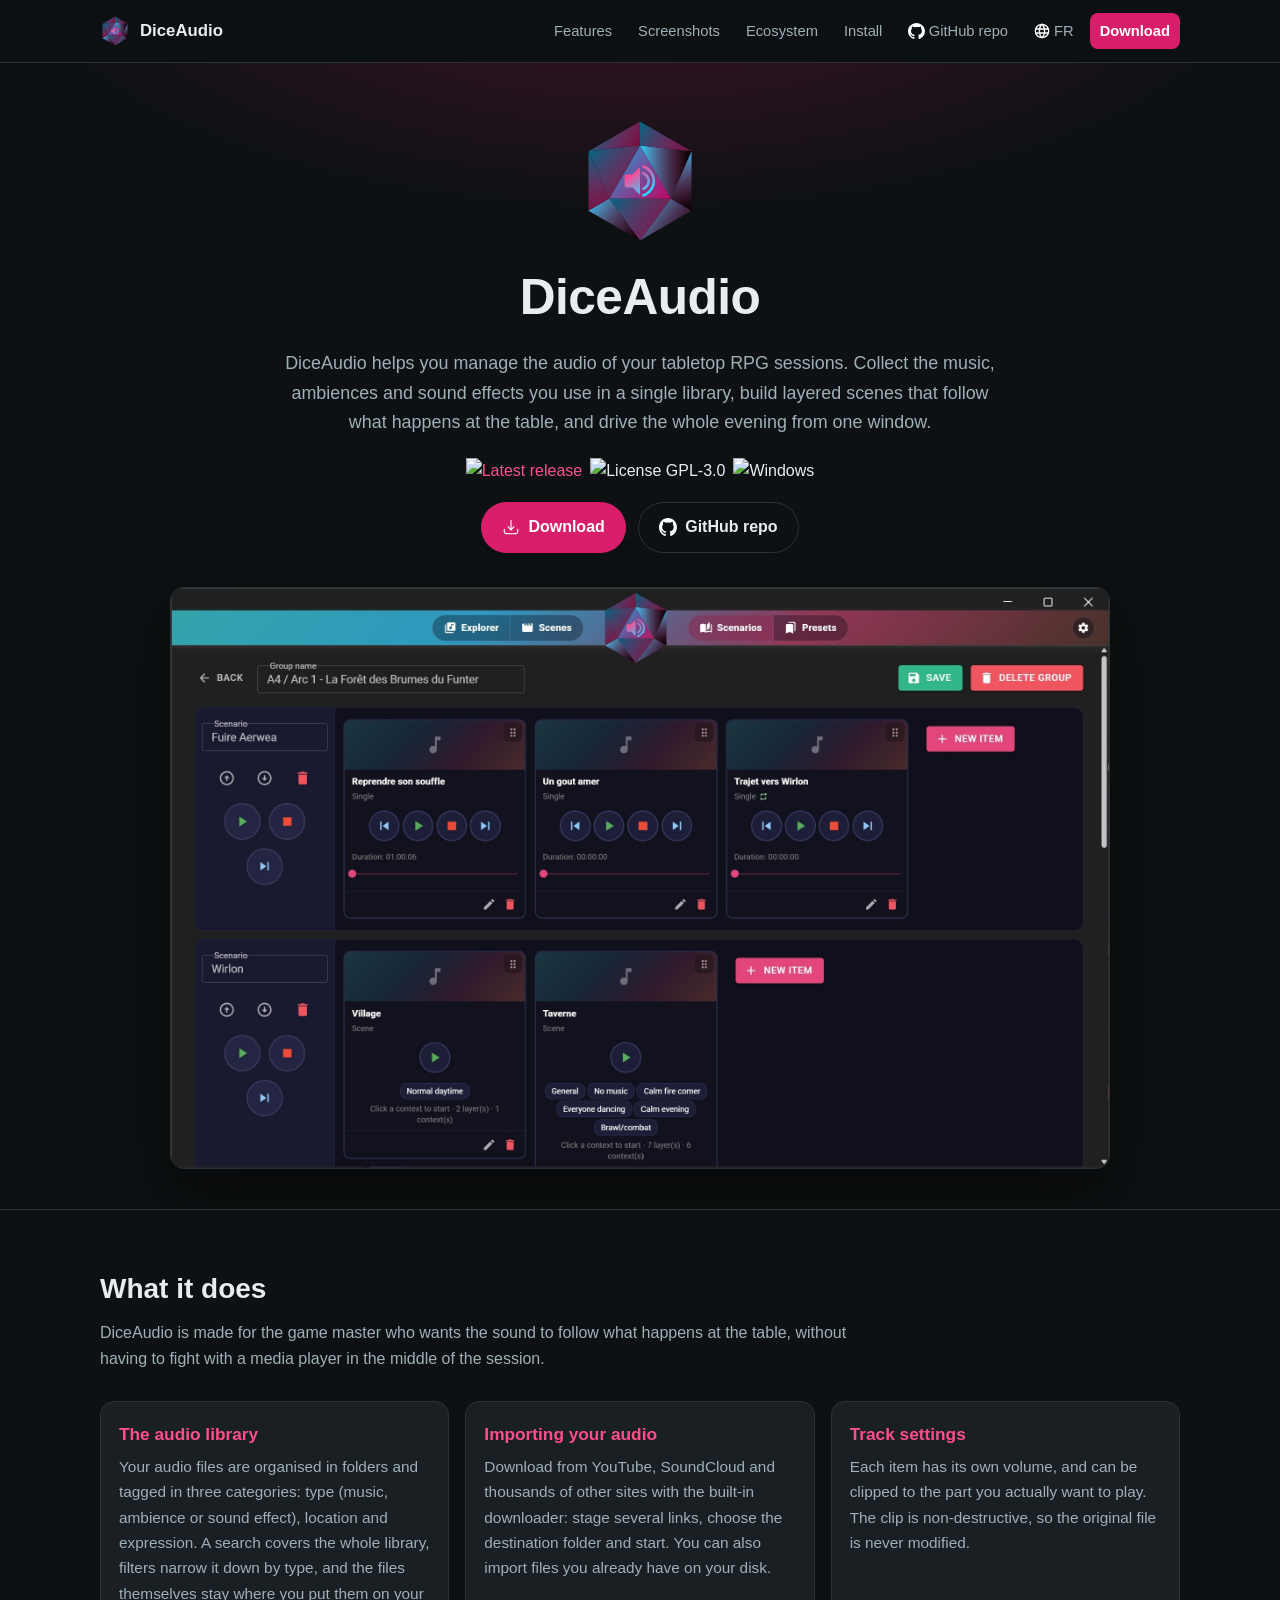
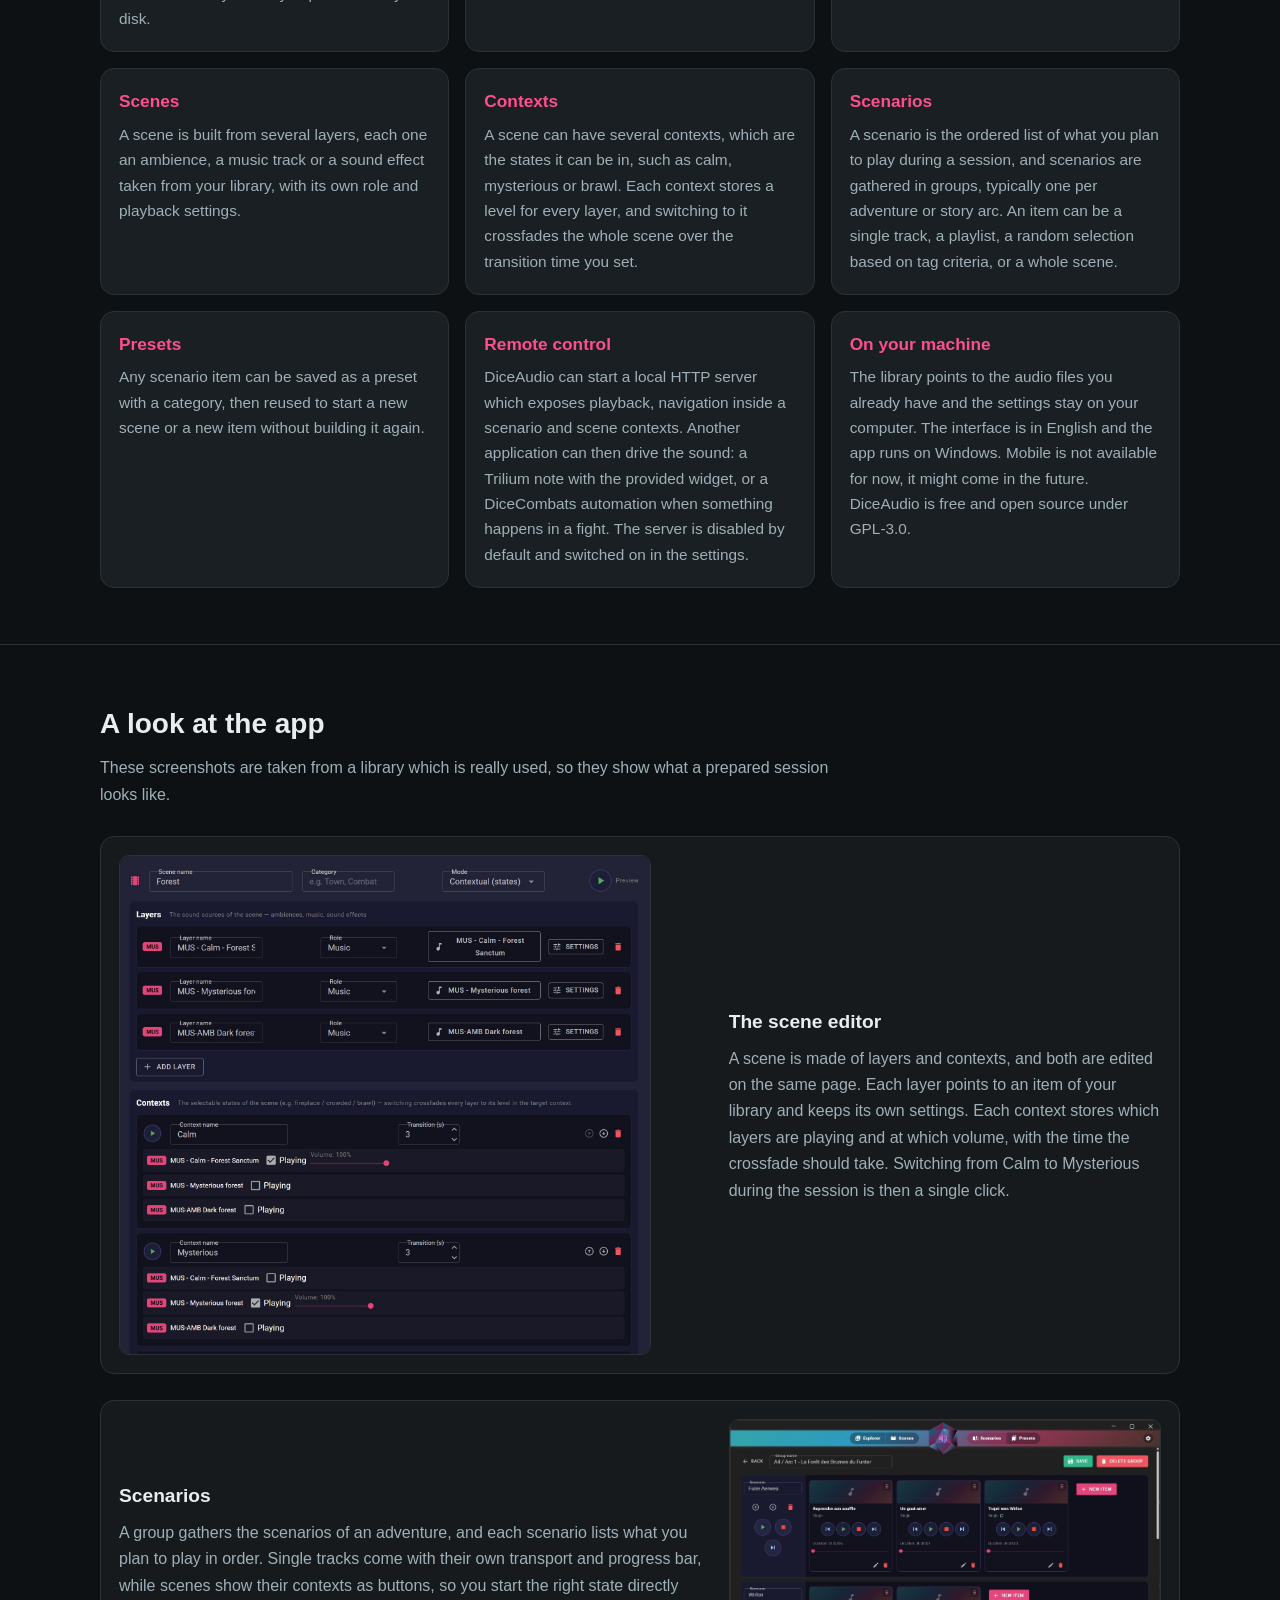
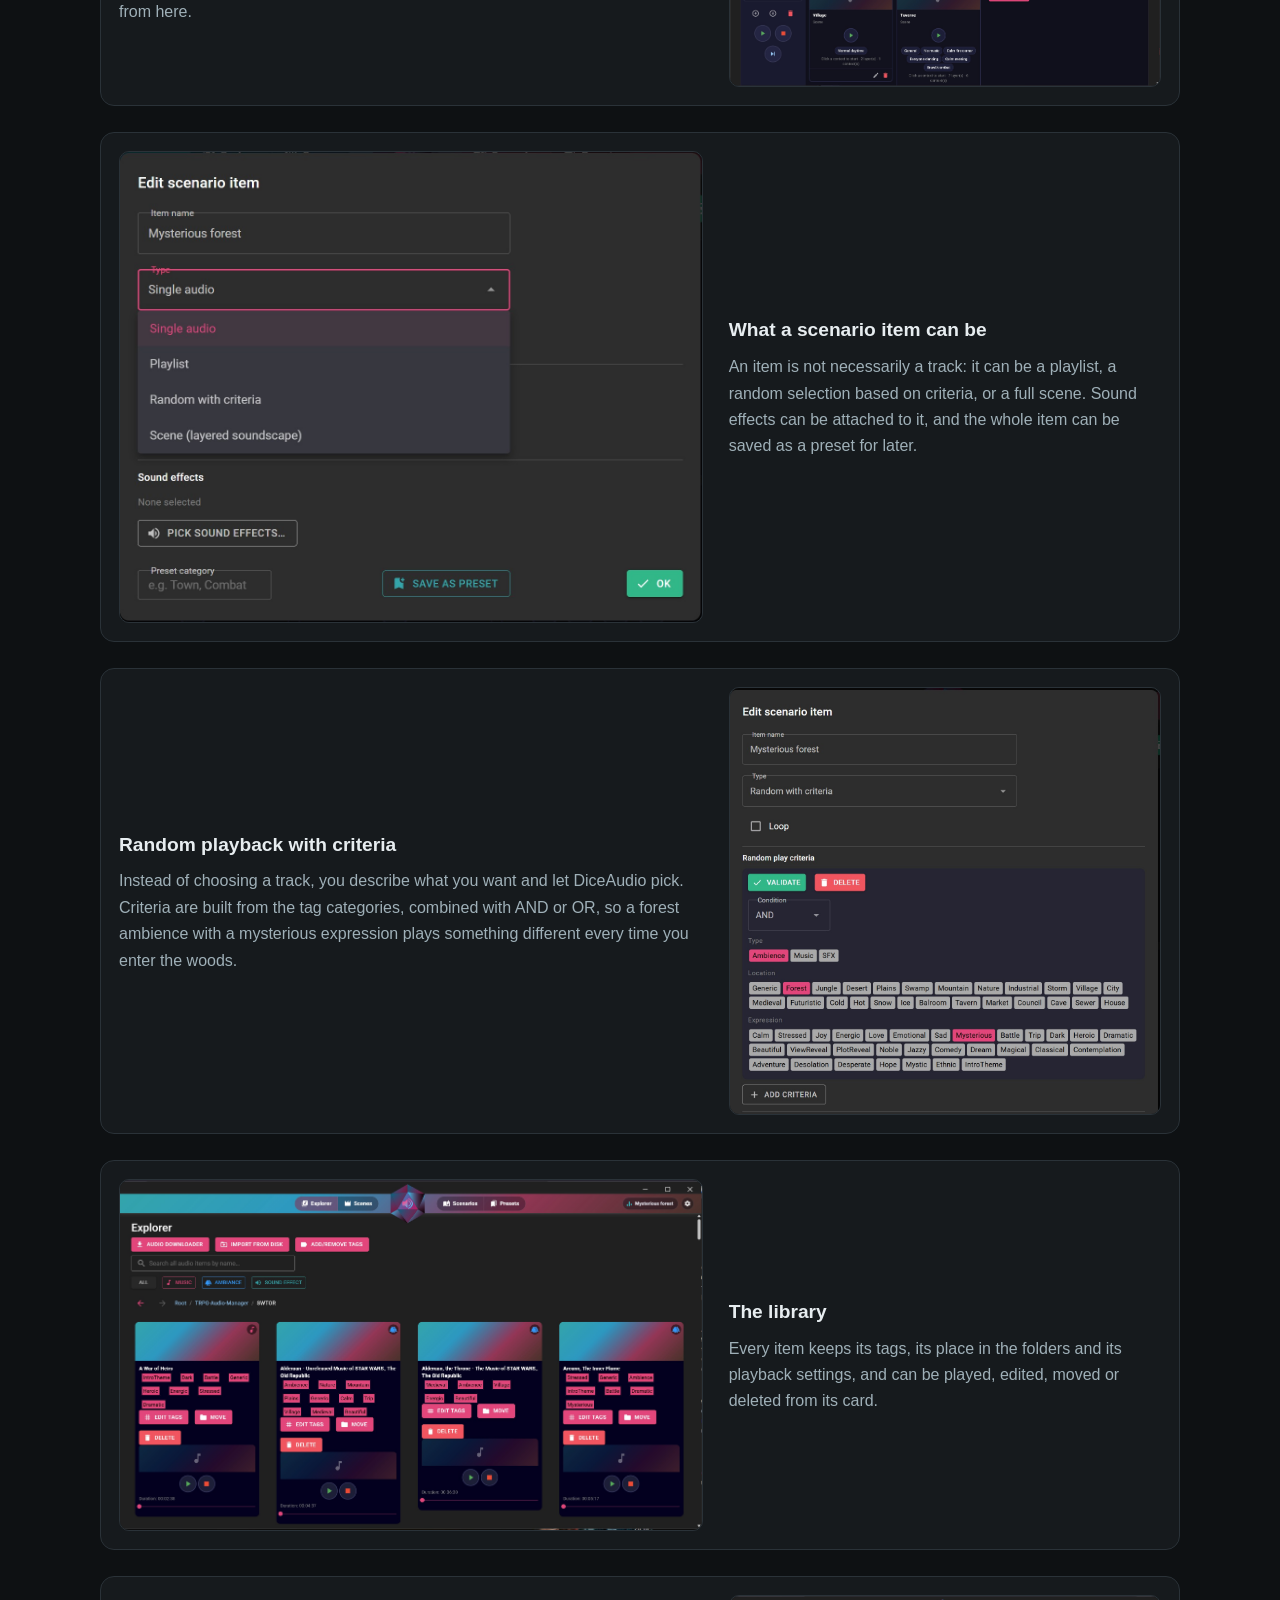
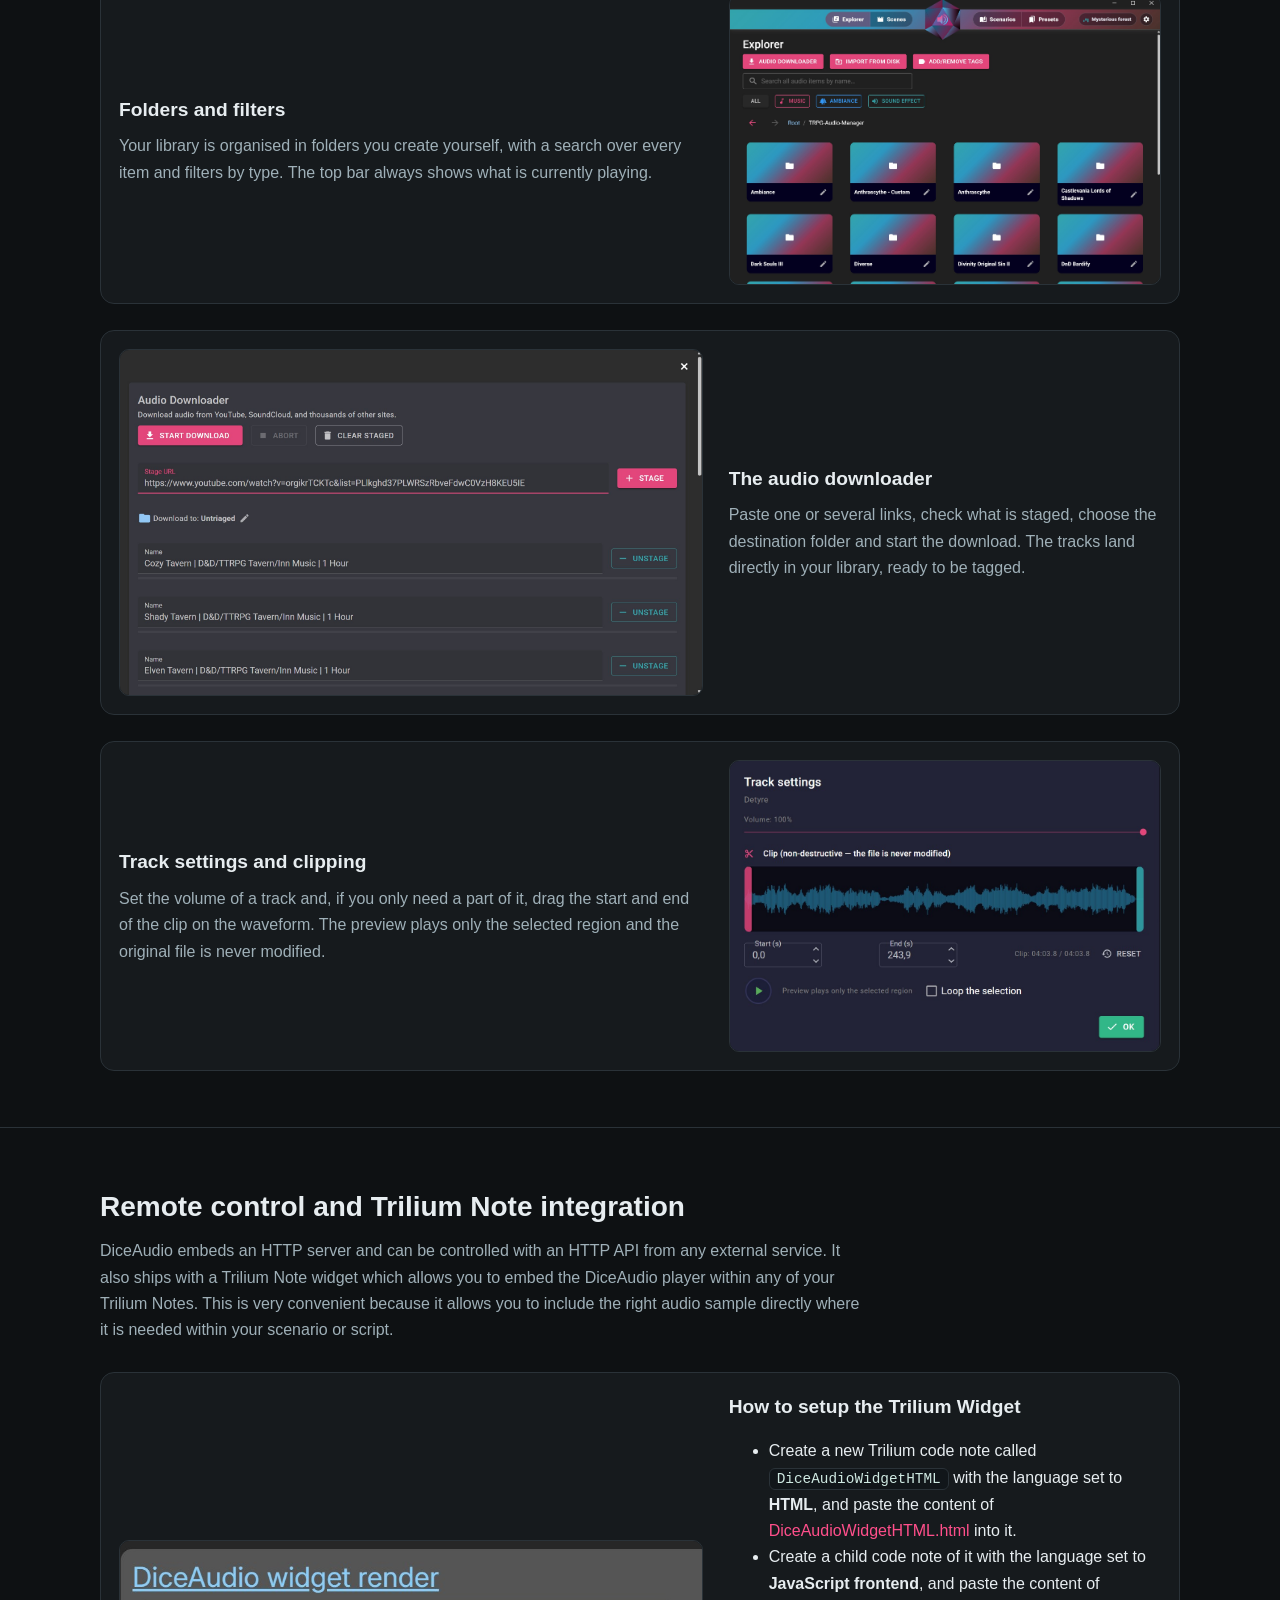
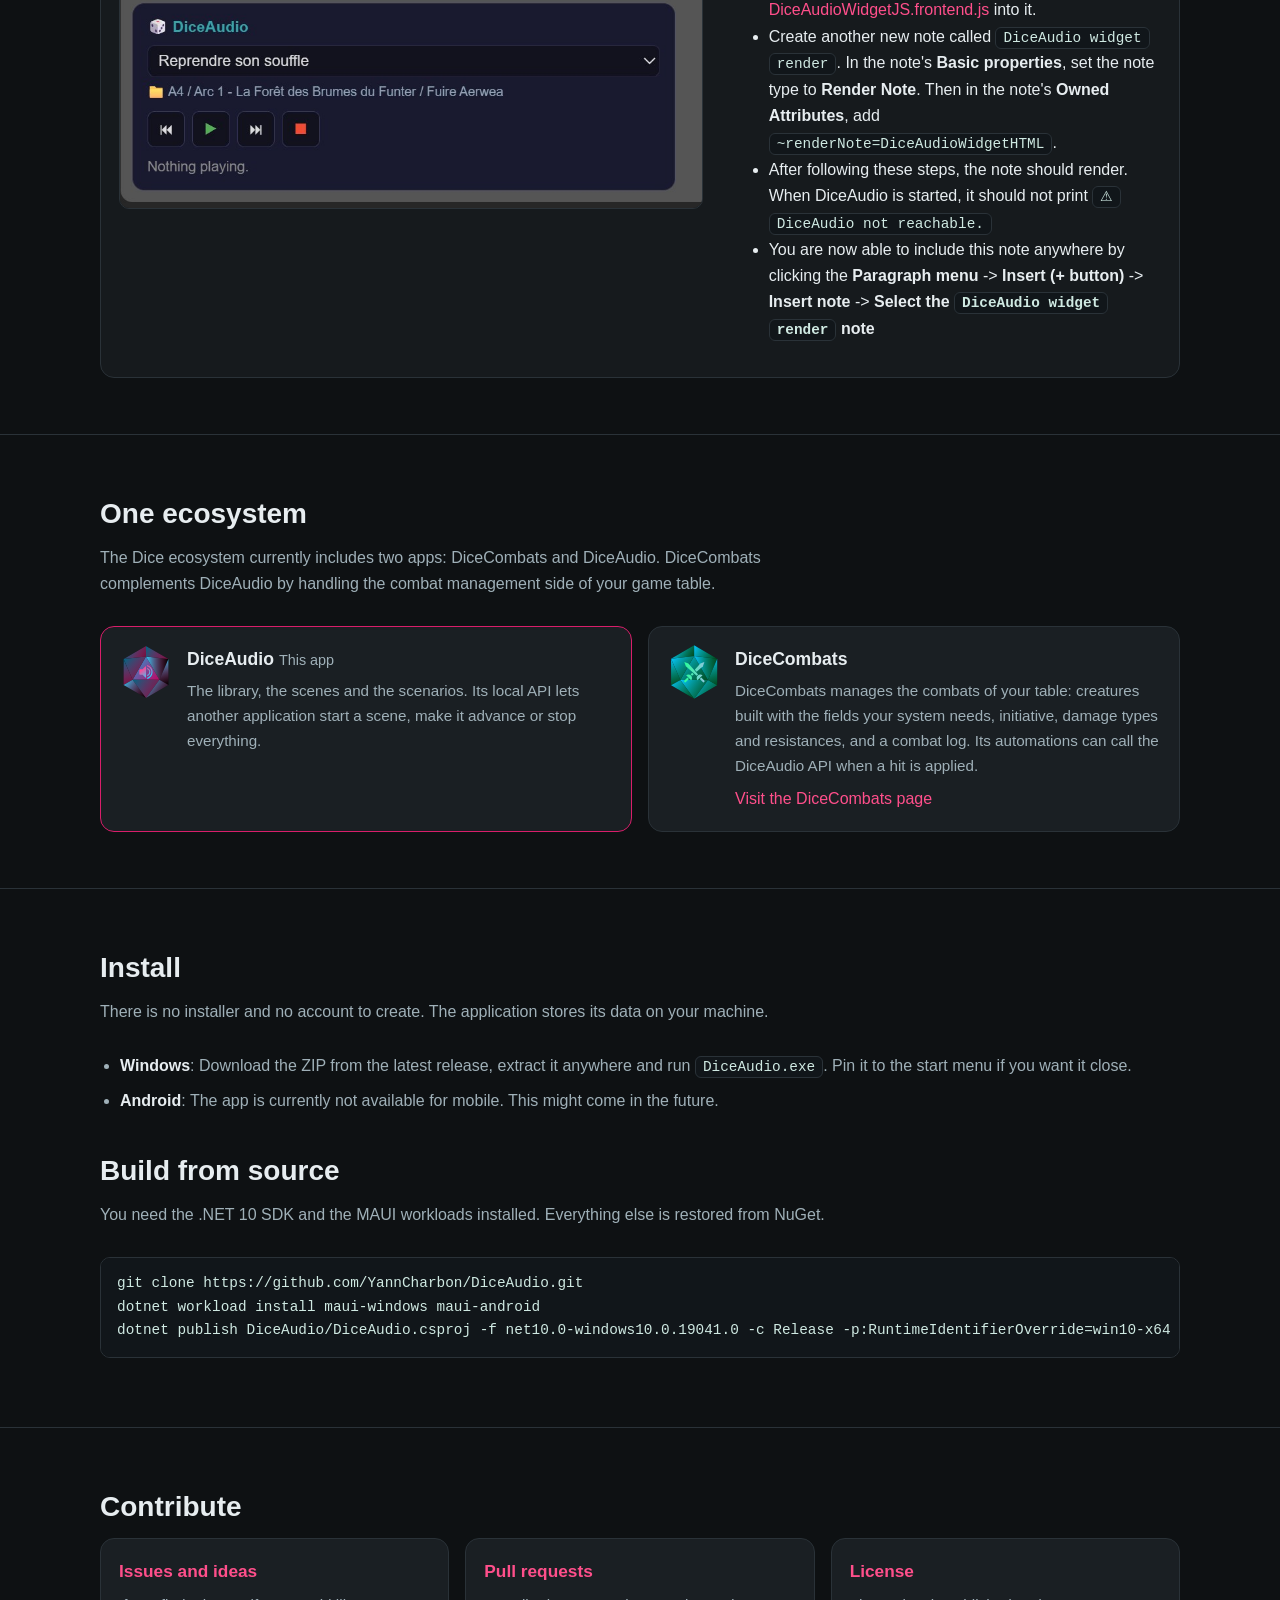
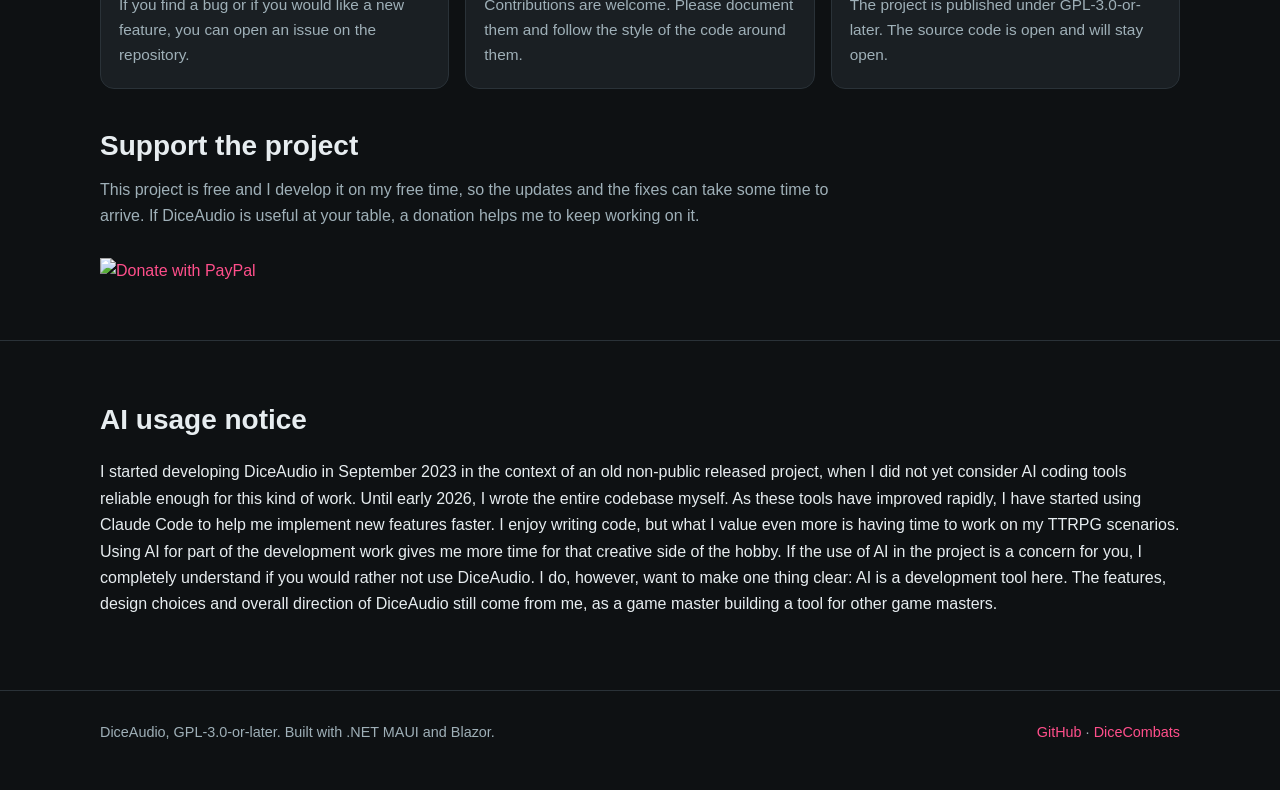
==== docs/index.html @ 3ef9d752 "Prepare for first public commit" ====
<!DOCTYPE html>
<html lang="en">
<head>
    <meta charset="UTF-8" />
    <meta name="viewport" content="width=device-width, initial-scale=1" />
    <title>DiceAudio - Open source TTRPG audio manager</title>
    <meta name="description" content="DiceAudio is a tabletop RPG audio manager: a tagged library, layered scenes that crossfade between contexts, scenarios for a whole session and a local control API." />
    <link rel="stylesheet" href="style.css" />
    <link rel="icon" href="logo.svg" type="image/svg+xml" />

    <meta name="robots" content="index, follow" />
    <meta property="og:title" content="DiceAudio - Open source TTRPG audio manager" />
    <meta property="og:description" content="DiceAudio is a tabletop RPG audio manager: a tagged library, layered scenes that crossfade between contexts, scenarios for a whole session and a local control API." />
    <meta property="og:image" content="https://yanncharbon.github.io/DiceAudio/logo.svg" />
    <meta property="og:url" content="https://yanncharbon.github.io/DiceAudio/" />
    <meta property="og:type" content="website" />

    <link rel="alternate" href="https://yanncharbon.github.io/DiceAudio/" hreflang="en" />
    <link rel="alternate" href="https://yanncharbon.github.io/DiceAudio/fr/" hreflang="fr" />

    <script type="application/ld+json">
    {
        "@context": "https://schema.org",
        "@type": "SoftwareApplication",
        "name": "DiceAudio",
        "applicationCategory": "GameApplication",
        "operatingSystem": "Windows",
        "description": "DiceAudio is a tabletop RPG audio manager: a tagged library, layered scenes that crossfade between contexts, scenarios for a whole session and a local control API.",
        "url": "https://yanncharbon.github.io/DiceAudio/",
        "downloadUrl": "https://github.com/YannCharbon/DiceAudio/releases/latest",
        "image": "https://yanncharbon.github.io/DiceAudio/logo.svg",
        "offers": { "@type": "Offer", "price": "0", "priceCurrency": "USD" },
        "author": { "@type": "Person", "name": "Yann Charbon" }
    }
    </script>
</head>
<body>

    <div class="topbar">
        <div class="topbar-inner">
            <a class="brand" href=""><img src="logo.svg" alt="DiceAudio logo" />DiceAudio</a>
            <nav>
            <a class="hide-small" href="#features">Features</a>
            <a class="hide-small" href="#screenshots">Screenshots</a>
            <a class="hide-small" href="#ecosystem">Ecosystem</a>
            <a class="hide-small" href="#install">Install</a>
                <a href="https://github.com/YannCharbon/DiceAudio/"><img src="github-mark-white.svg" alt="" />GitHub repo</a>
                <a href="fr/"><img src="language-svgrepo-com.svg" alt="" />FR</a>
                <a class="cta" href="https://github.com/YannCharbon/DiceAudio/releases/latest/">Download</a>
            </nav>
        </div>
    </div>

    <header class="hero">
        <div class="hero-inner">
            <img class="gem" src="logo.svg" alt="DiceAudio logo" />
            <h1>DiceAudio</h1>
            <p class="tagline">DiceAudio helps you manage the audio of your tabletop RPG sessions. Collect the music, ambiences and sound effects you use in a single library, build layered scenes that follow what happens at the table, and drive the whole evening from one window.</p>

            <div class="badges">
                <a href="https://github.com/YannCharbon/DiceAudio/releases/latest"><img src="https://img.shields.io/github/v/release/YannCharbon/DiceAudio?style=for-the-badge&color=d81e6a" alt="Latest release" /></a>
                <img src="https://img.shields.io/badge/license-GPL--3.0-blue?style=for-the-badge" alt="License GPL-3.0" />
                <img src="https://img.shields.io/badge/Windows-informational?style=for-the-badge" alt="Windows" />
            </div>

            <div class="hero-actions">
                <a class="btn primary" href="https://github.com/YannCharbon/DiceAudio/releases/latest/">
                    <img src="download-minimalistic-svgrepo-com.svg" alt="" />Download
                </a>
                <a class="btn" href="https://github.com/YannCharbon/DiceAudio/">
                    <img src="github-mark-white.svg" alt="" />GitHub repo
                </a>
            </div>

            <img class="hero-shot" src="img/audio-scenarios.jpg" alt="DiceAudio" />
        </div>
    </header>

    <section id="features">
        <div class="wrap">
            <h2>What it does</h2>
            <p class="lead">DiceAudio is made for the game master who wants the sound to follow what happens at the table, without having to fight with a media player in the middle of the session.</p>
            <div class="cards">
                <div class="card">
                    <h3>The audio library</h3>
                    <p>Your audio files are organised in folders and tagged in three categories: type (music, ambience or sound effect), location and expression. A search covers the whole library, filters narrow it down by type, and the files themselves stay where you put them on your disk.</p>
                </div>
                <div class="card">
                    <h3>Importing your audio</h3>
                    <p>Download from YouTube, SoundCloud and thousands of other sites with the built-in downloader: stage several links, choose the destination folder and start. You can also import files you already have on your disk.</p>
                </div>
                <div class="card">
                    <h3>Track settings</h3>
                    <p>Each item has its own volume, and can be clipped to the part you actually want to play. The clip is non-destructive, so the original file is never modified.</p>
                </div>
                <div class="card">
                    <h3>Scenes</h3>
                    <p>A scene is built from several layers, each one an ambience, a music track or a sound effect taken from your library, with its own role and playback settings.</p>
                </div>
                <div class="card">
                    <h3>Contexts</h3>
                    <p>A scene can have several contexts, which are the states it can be in, such as calm, mysterious or brawl. Each context stores a level for every layer, and switching to it crossfades the whole scene over the transition time you set.</p>
                </div>
                <div class="card">
                    <h3>Scenarios</h3>
                    <p>A scenario is the ordered list of what you plan to play during a session, and scenarios are gathered in groups, typically one per adventure or story arc. An item can be a single track, a playlist, a random selection based on tag criteria, or a whole scene.</p>
                </div>
                <div class="card">
                    <h3>Presets</h3>
                    <p>Any scenario item can be saved as a preset with a category, then reused to start a new scene or a new item without building it again.</p>
                </div>
                <div class="card">
                    <h3>Remote control</h3>
                    <p>DiceAudio can start a local HTTP server which exposes playback, navigation inside a scenario and scene contexts. Another application can then drive the sound: a Trilium note with the provided widget, or a DiceCombats automation when something happens in a fight. The server is disabled by default and switched on in the settings.</p>
                </div>
                <div class="card">
                    <h3>On your machine</h3>
                    <p>The library points to the audio files you already have and the settings stay on your computer. The interface is in English and the app runs on Windows. Mobile is not available for now, it might come in the future. DiceAudio is free and open source under GPL-3.0.</p>
                </div>
            </div>
        </div>
    </section>

    <section id="screenshots">
        <div class="wrap">
            <h2>A look at the app</h2>
            <p class="lead">These screenshots are taken from a library which is really used, so they show what a prepared session looks like.</p>
            <div class="shots">
                <article class="shot">
                    <div class="shot-media"><img src="img/scene-editor.jpg" alt="The scene editor" loading="lazy" /></div>
                    <div class="shot-text">
                        <h3>The scene editor</h3>
                        <p>A scene is made of layers and contexts, and both are edited on the same page. Each layer points to an item of your library and keeps its own settings. Each context stores which layers are playing and at which volume, with the time the crossfade should take. Switching from Calm to Mysterious during the session is then a single click.</p>
                    </div>
                </article>
                <article class="shot">
                    <div class="shot-media"><img src="img/audio-scenarios.jpg" alt="Scenarios" loading="lazy" /></div>
                    <div class="shot-text">
                        <h3>Scenarios</h3>
                        <p>A group gathers the scenarios of an adventure, and each scenario lists what you plan to play in order. Single tracks come with their own transport and progress bar, while scenes show their contexts as buttons, so you start the right state directly from here.</p>
                    </div>
                </article>
                <article class="shot">
                    <div class="shot-media"><img src="img/scenario_item_editor_options.jpg" alt="What a scenario item can be" loading="lazy" /></div>
                    <div class="shot-text">
                        <h3>What a scenario item can be</h3>
                        <p>An item is not necessarily a track: it can be a playlist, a random selection based on criteria, or a full scene. Sound effects can be attached to it, and the whole item can be saved as a preset for later.</p>
                    </div>
                </article>
                <article class="shot">
                    <div class="shot-media"><img src="img/random_play_criterion.jpg" alt="Random playback with criteria" loading="lazy" /></div>
                    <div class="shot-text">
                        <h3>Random playback with criteria</h3>
                        <p>Instead of choosing a track, you describe what you want and let DiceAudio pick. Criteria are built from the tag categories, combined with AND or OR, so a forest ambience with a mysterious expression plays something different every time you enter the woods.</p>
                    </div>
                </article>
                <article class="shot">
                    <div class="shot-media"><img src="img/audio-library.jpg" alt="The library" loading="lazy" /></div>
                    <div class="shot-text">
                        <h3>The library</h3>
                        <p>Every item keeps its tags, its place in the folders and its playback settings, and can be played, edited, moved or deleted from its card.</p>
                    </div>
                </article>
                <article class="shot">
                    <div class="shot-media"><img src="img/audio-explorer.jpg" alt="Folders and filters" loading="lazy" /></div>
                    <div class="shot-text">
                        <h3>Folders and filters</h3>
                        <p>Your library is organised in folders you create yourself, with a search over every item and filters by type. The top bar always shows what is currently playing.</p>
                    </div>
                </article>
                <article class="shot">
                    <div class="shot-media"><img src="img/audio-downloader.jpg" alt="The audio downloader" loading="lazy" /></div>
                    <div class="shot-text">
                        <h3>The audio downloader</h3>
                        <p>Paste one or several links, check what is staged, choose the destination folder and start the download. The tracks land directly in your library, ready to be tagged.</p>
                    </div>
                </article>
                <article class="shot">
                    <div class="shot-media"><img src="img/audio-clip-editor.jpg" alt="Track settings and clipping" loading="lazy" /></div>
                    <div class="shot-text">
                        <h3>Track settings and clipping</h3>
                        <p>Set the volume of a track and, if you only need a part of it, drag the start and end of the clip on the waveform. The preview plays only the selected region and the original file is never modified.</p>
                    </div>
                </article>
            </div>
        </div>
    </section>

    <section>
        <div class="wrap">
            <h2>Remote control and Trilium Note integration</h2>
            <p class="lead">DiceAudio embeds an HTTP server and can be controlled with an HTTP API from any external service. It also ships with a Trilium Note widget which allows you to embed the DiceAudio player within any of your Trilium Notes. This is very convenient because it allows you to include the right audio sample directly where it is needed within your scenario or script.</p>
            <div class="shots">
                <article class="shot">
                    <div class="shot-media"><img src="img/trilium-widget.jpg" alt="Remote control" loading="lazy" /></div>
                    <div class="shot-text">
                        <h3>How to setup the Trilium Widget</h3>
                        <ul>
                            <li>Create a new Trilium code note called <code>DiceAudioWidgetHTML</code> with the language set to <b>HTML</b>, and paste the content of <a href="https://github.com/YannCharbon/DiceAudio/blob/master/TriliumPlugin/trilium/DiceAudioWidgetHTML.html">DiceAudioWidgetHTML.html</a> into it.</li>
                            <li>Create a child code note of it with the language set to <b>JavaScript frontend</b>, and paste the content of <a href="https://github.com/YannCharbon/DiceAudio/blob/master/TriliumPlugin/trilium/DiceAudioWidgetJS.frontend.js">DiceAudioWidgetJS.frontend.js</a> into it.</li>
                            <li>Create another new note called <code>DiceAudio widget render</code>. In the note's <b>Basic properties</b>, set the note type to <b>Render Note</b>. Then in the note's <b>Owned Attributes</b>, add <code>~renderNote=DiceAudioWidgetHTML</code>.</li>
                            <li>After following these steps, the note should render. When DiceAudio is started, it should not print <code>⚠ DiceAudio not reachable.</code></li>
                            <li>You are now able to include this note anywhere by clicking the <b>Paragraph menu</b> -> <b>Insert (+ button)</b> -> <b>Insert note</b> -> <b>Select the <code>DiceAudio widget render</code> note</b></li>
                        </ul>
                    </div>
                </article>
            </div>
        </div>
    </section>

    <section id="ecosystem">
        <div class="wrap">
            <h2>One ecosystem</h2>
            <p class="lead">The Dice ecosystem currently includes two apps: DiceCombats and DiceAudio. DiceCombats complements DiceAudio by handling the combat management side of your game table.</p>
            <div class="eco">
                <div class="eco-card self">
                    <img src="logo.svg" alt="DiceAudio logo" />
                    <div>
                        <h3>DiceAudio <span style="color:var(--text-dim);font-weight:400;font-size:0.9rem;">This app</span></h3>
                        <p>The library, the scenes and the scenarios. Its local API lets another application start a scene, make it advance or stop everything.</p>
                    </div>
                </div>
                <div class="eco-card">
                    <img src="sibling-logo.svg" alt="DiceCombats logo" />
                    <div>
                        <h3>DiceCombats</h3>
                        <p>DiceCombats manages the combats of your table: creatures built with the fields your system needs, initiative, damage types and resistances, and a combat log. Its automations can call the DiceAudio API when a hit is applied.</p>
                        <a href="https://yanncharbon.github.io/DiceCombats/">Visit the DiceCombats page</a>
                    </div>
                </div>
            </div>
        </div>
    </section>

    <section id="install">
        <div class="wrap">
            <h2>Install</h2>
            <p class="lead">There is no installer and no account to create. The application stores its data on your machine.</p>
            <ul class="plain">
                <li><strong>Windows</strong>: Download the ZIP from the latest release, extract it anywhere and run <span class="code-style">DiceAudio.exe</span>. Pin it to the start menu if you want it close.</li>
                <li><strong>Android</strong>: The app is currently not available for mobile. This might come in the future.</li>
            </ul>

            <h2 style="margin-top:34px;">Build from source</h2>
            <p class="lead">You need the .NET 10 SDK and the MAUI workloads installed. Everything else is restored from NuGet.</p>
<pre><code>git clone https://github.com/YannCharbon/DiceAudio.git
dotnet workload install maui-windows maui-android
dotnet publish DiceAudio/DiceAudio.csproj -f net10.0-windows10.0.19041.0 -c Release -p:RuntimeIdentifierOverride=win10-x64 -p:WindowsPackageType=None -p:IncludeAllContentForSelfExtract=true -p:PublishReadyToRun=true -p:IncludeNativeLibrariesForSelfExtract=true</code></pre>
        </div>
    </section>

    <section id="contribute">
        <div class="wrap">
            <h2>Contribute</h2>
            <div class="cards">
                <div class="card">
                    <h3>Issues and ideas</h3>
                    <p>If you find a bug or if you would like a new feature, you can open an issue on the repository.</p>
                </div>
                <div class="card">
                    <h3>Pull requests</h3>
                    <p>Contributions are welcome. Please document them and follow the style of the code around them.</p>
                </div>
                <div class="card">
                    <h3>License</h3>
                    <p>The project is published under GPL-3.0-or-later. The source code is open and will stay open.</p>
                </div>
            </div>

            <h2 style="margin-top:34px;">Support the project</h2>
            <p class="lead">This project is free and I develop it on my free time, so the updates and the fixes can take some time to arrive. If DiceAudio is useful at your table, a donation helps me to keep working on it.</p>
            <a href="https://www.paypal.com/donate/?hosted_button_id=4X9ZURL5T4E6N"><img src="https://www.paypalobjects.com/en_US/i/btn/btn_donateCC_LG.gif" alt="Donate with PayPal" /></a>
        </div>
    </section>

    <section id="ainotice">
        <div class="wrap">
            <h2>AI usage notice</h2>
            <p>I started developing DiceAudio in September 2023 in the context of an old non-public released project, when I did not yet consider AI coding tools reliable enough for this kind of work. Until early 2026, I wrote the entire codebase myself. As these tools have improved rapidly, I have started using Claude Code to help me implement new features faster. I enjoy writing code, but what I value even more is having time to work on my TTRPG scenarios. Using AI for part of the development work gives me more time for that creative side of the hobby. If the use of AI in the project is a concern for you, I completely understand if you would rather not use DiceAudio. I do, however, want to make one thing clear: AI is a development tool here. The features, design choices and overall direction of DiceAudio still come from me, as a game master building a tool for other game masters.</p>
        </div>
    </section>

    <footer>
        <div class="wrap">
            <span>DiceAudio, GPL-3.0-or-later. Built with .NET MAUI and Blazor.</span>
            <span><a href="https://github.com/YannCharbon/DiceAudio/">GitHub</a> &middot; <a href="https://yanncharbon.github.io/DiceCombats/">DiceCombats</a></span>
        </div>
    </footer>

    <div class="lightbox" id="lightbox" role="dialog" aria-modal="true" aria-label="Enlarged screenshot">
        <button class="lightbox-close" type="button" aria-label="Close">&times;</button>
        <img src="" alt="" />
    </div>

    <script>
        // Click a screenshot to see it full size. Only the screenshots are
        // concerned, not the logos and the badges.
        (function () {
            var box = document.getElementById("lightbox");
            var full = box.querySelector("img");
            var close = box.querySelector(".lightbox-close");
            var opener = null;

            function open(image) {
                opener = image;
                full.src = image.currentSrc || image.src;
                full.alt = image.alt;
                box.classList.add("open");
                document.body.classList.add("lightbox-open");
                close.focus();
            }

            function hide() {
                box.classList.remove("open");
                document.body.classList.remove("lightbox-open");
                full.src = "";
                if (opener) { opener.focus(); opener = null; }
            }

            var images = document.querySelectorAll(".hero-shot, .shot-media img, .ftype img, .fields-split img");
            Array.prototype.forEach.call(images, function (image) {
                image.classList.add("zoomable");
                image.tabIndex = 0;
                image.addEventListener("click", function () { open(image); });
                image.addEventListener("keydown", function (event) {
                    if (event.key === "Enter" || event.key === " ") {
                        event.preventDefault();
                        open(image);
                    }
                });
            });

            box.addEventListener("click", hide);
            document.addEventListener("keydown", function (event) {
                if (event.key === "Escape" && box.classList.contains("open")) hide();
            });
        })();
    </script>

</body>
</html>
---- docs/style.css ----
/* DiceAudio site. The DiceCombats site uses the same sheet with its own accents,
   so the two pages of the ecosystem stay recognisably related. */

:root {
    --accent: #d81e6a;
    --accent-soft: #ff4f8b;
    --accent-deep: #7a1140;
    --accent-contrast: #ffffff;

    --bg: #0e1113;
    --bg-raised: #161a1d;
    --bg-card: #1a1f23;
    --line: #2a3238;
    --text: #e7edf0;
    --text-dim: #9fb0b8;
    --radius: 14px;
    --page: 1120px;
}

* {
    box-sizing: border-box;
}

html {
    scroll-behavior: smooth;
}

body {
    margin: 0;
    background: var(--bg);
    color: var(--text);
    font-family: "Segoe UI", Roboto, Helvetica, Arial, sans-serif;
    line-height: 1.65;
    -webkit-font-smoothing: antialiased;
}

img {
    max-width: 100%;
}

a {
    color: var(--accent-soft);
    text-decoration: none;
}

a:hover {
    text-decoration: underline;
}

.wrap {
    max-width: var(--page);
    margin: 0 auto;
    padding: 0 20px;
}

/* ---------------- Navigation ---------------- */

.topbar {
    position: sticky;
    top: 0;
    z-index: 20;
    background: rgba(14, 17, 19, 0.88);
    backdrop-filter: blur(10px);
    border-bottom: 1px solid var(--line);
}

.topbar-inner {
    display: flex;
    align-items: center;
    gap: 18px;
    height: 62px;
    max-width: var(--page);
    margin: 0 auto;
    padding: 0 20px;
}

.brand {
    display: flex;
    align-items: center;
    gap: 10px;
    font-weight: 700;
    font-size: 1.05rem;
    color: var(--text);
}

.brand:hover {
    text-decoration: none;
}

.brand img {
    width: 30px;
    height: 30px;
}

.topbar nav {
    display: flex;
    align-items: center;
    gap: 6px;
    margin-left: auto;
    flex-wrap: wrap;
}

.topbar nav a {
    color: var(--text-dim);
    padding: 6px 10px;
    border-radius: 8px;
    font-size: 0.92rem;
}

.topbar nav a:hover {
    color: var(--text);
    background: var(--bg-card);
    text-decoration: none;
}

.topbar nav a.cta {
    color: var(--accent-contrast);
    background: var(--accent);
    font-weight: 600;
}

.topbar nav a.cta:hover {
    background: var(--accent-soft);
}

.topbar nav a img {
    height: 16px;
    width: auto;
    vertical-align: -3px;
    margin-right: 4px;
}

/* ---------------- Hero ---------------- */

.hero {
    position: relative;
    overflow: hidden;
    border-bottom: 1px solid var(--line);
    background:
        radial-gradient(900px 380px at 50% -120px, color-mix(in srgb, var(--accent) 26%, transparent), transparent 70%),
        var(--bg);
}

.hero-inner {
    max-width: var(--page);
    margin: 0 auto;
    padding: 56px 20px 40px;
    text-align: center;
}

.hero img.gem {
    width: 108px;
    height: auto;
    margin-bottom: 6px;
}

.hero h1 {
    margin: 0;
    font-size: clamp(2.1rem, 5vw, 3.1rem);
    letter-spacing: -0.5px;
}

.hero .tagline {
    margin: 10px auto 0;
    max-width: 720px;
    color: var(--text-dim);
    font-size: 1.12rem;
}

.badges {
    display: flex;
    justify-content: center;
    flex-wrap: wrap;
    gap: 8px;
    margin: 20px 0 4px;
}

.badges img {
    height: 26px;
}

.hero-actions {
    display: flex;
    justify-content: center;
    flex-wrap: wrap;
    gap: 12px;
    margin-top: 18px;
}

.btn {
    display: inline-flex;
    align-items: center;
    gap: 8px;
    padding: 11px 20px;
    border-radius: 999px;
    font-weight: 600;
    border: 1px solid var(--line);
    color: var(--text);
}

.btn:hover {
    text-decoration: none;
    border-color: var(--accent);
}

.btn.primary {
    background: var(--accent);
    color: var(--accent-contrast);
    border-color: transparent;
}

.btn.primary:hover {
    background: var(--accent-soft);
}

.btn img {
    height: 18px;
    width: auto;
}

.hero-shot {
    margin: 34px auto 0;
    max-width: 940px;
    border-radius: var(--radius);
    border: 1px solid var(--line);
    box-shadow: 0 24px 60px rgba(0, 0, 0, 0.55);
    display: block;
}

/* ---------------- Sections ---------------- */

section {
    padding: 56px 0;
    border-bottom: 1px solid var(--line);
}

section h2 {
    margin: 0 0 8px;
    font-size: 1.75rem;
}

section .lead {
    margin: 0 0 28px;
    color: var(--text-dim);
    max-width: 760px;
}

.cards {
    display: grid;
    grid-template-columns: repeat(auto-fit, minmax(280px, 1fr));
    gap: 16px;
}

.card {
    background: var(--bg-card);
    border: 1px solid var(--line);
    border-radius: var(--radius);
    padding: 18px 18px 20px;
}

.card h3 {
    margin: 0 0 6px;
    font-size: 1.08rem;
    color: var(--accent-soft);
}

.card p {
    margin: 0;
    color: var(--text-dim);
    font-size: 0.96rem;
}

/* ---------------- Screenshot gallery ---------------- */

.shots {
    display: flex;
    flex-direction: column;
    gap: 26px;
}

.shot {
    display: grid;
    grid-template-columns: minmax(0, 1.35fr) minmax(0, 1fr);
    gap: 26px;
    align-items: center;
    background: var(--bg-raised);
    border: 1px solid var(--line);
    border-radius: var(--radius);
    padding: 18px;
}

.shot:nth-child(even) .shot-media {
    order: 2;
}

.shot-media img {
    max-width: 100%;
    max-height: 500px;
    display: block;
    border-radius: 10px;
    border: 1px solid var(--line);
}

.shot-text h3 {
    margin: 0 0 8px;
    font-size: 1.2rem;
}

.shot-text p {
    margin: 0;
    color: var(--text-dim);
}

/* ---------------- Custom fields ---------------- */

.fields-split {
    display: grid;
    grid-template-columns: minmax(0, 1fr) minmax(0, 1.05fr);
    gap: 26px;
    align-items: start;
}

.fields-split img {
    width: 100%;
    border-radius: 10px;
    border: 1px solid var(--line);
}

/* One card per field type: the example carries the explanation. */
.ftypes {
    display: grid;
    grid-template-columns: repeat(auto-fill, minmax(330px, 1fr));
    gap: 16px;
    margin-top: 26px;
}

.ftype {
    background: var(--bg-card);
    border: 1px solid var(--line);
    border-radius: var(--radius);
    padding: 16px;
}

.ftype h3 {
    margin: 0 0 4px;
    font-size: 1.05rem;
    color: var(--accent-soft);
}

    .ftype > p {
        margin: 0 0 12px;
        color: var(--text-dim);
        font-size: 0.92rem;
    }

.ftype figure {
    margin: 0 0 12px;
}

    .ftype figure:last-of-type {
        margin-bottom: 0;
    }

/* Shown at their real size, only held back when a card is narrower. */
.ftype img {
    max-width: 100%;
    width: auto;
    height: auto;
    display: block;
    border-radius: 8px;
    border: 1px solid var(--line);
    background: #202020;
}

/* Reads as: this configuration gives that card. */
.ftype-arrow {
    display: flex;
    align-items: center;
    gap: 10px;
    color: var(--accent);
    margin: 12px 0;
}

    .ftype-arrow::before,
    .ftype-arrow::after {
        content: "";
        flex: 1 1 auto;
        height: 1px;
        background: linear-gradient(to right, transparent, var(--line), transparent);
    }

    .ftype-arrow svg {
        flex: 0 0 auto;
    }

.ftype figcaption {
    margin-top: 5px;
    color: #7d8f98;
    font-size: 0.75rem;
    text-transform: uppercase;
    letter-spacing: 0.5px;
}

.field-steps {
    counter-reset: step;
    list-style: none;
    margin: 0 0 20px;
    padding: 0;
}

.field-steps li {
    position: relative;
    padding-left: 38px;
    margin-bottom: 14px;
    color: var(--text-dim);
}

.field-steps li::before {
    counter-increment: step;
    content: counter(step);
    position: absolute;
    left: 0;
    top: 1px;
    width: 26px;
    height: 26px;
    border-radius: 50%;
    background: var(--accent);
    color: var(--accent-contrast);
    font-weight: 700;
    font-size: 0.85rem;
    display: flex;
    align-items: center;
    justify-content: center;
}

.field-steps li strong {
    color: var(--text);
}

/* ---------------- Ecosystem ---------------- */

.eco {
    display: grid;
    grid-template-columns: repeat(auto-fit, minmax(300px, 1fr));
    gap: 16px;
}

.eco-card {
    display: flex;
    gap: 14px;
    align-items: flex-start;
    background: var(--bg-card);
    border: 1px solid var(--line);
    border-radius: var(--radius);
    padding: 18px;
}

.eco-card img {
    width: 54px;
    height: 54px;
    flex: 0 0 auto;
}

.eco-card h3 {
    margin: 0 0 4px;
    font-size: 1.1rem;
}

.eco-card p {
    margin: 0 0 8px;
    color: var(--text-dim);
    font-size: 0.95rem;
}

.eco-card.self {
    border-color: var(--accent);
}

/* ---------------- Image lightbox ---------------- */

.zoomable {
    cursor: zoom-in;
}

.lightbox {
    position: fixed;
    inset: 0;
    z-index: 100;
    display: none;
    align-items: center;
    justify-content: center;
    padding: 28px;
    background: rgba(0, 0, 0, 0.88);
    cursor: zoom-out;
}

    .lightbox.open {
        display: flex;
    }

    .lightbox img {
        max-width: 100%;
        max-height: 100%;
        width: auto;
        height: auto;
        border-radius: 10px;
        border: 1px solid var(--line);
        box-shadow: 0 24px 60px rgba(0, 0, 0, 0.6);
    }

.lightbox-close {
    position: absolute;
    top: 12px;
    right: 16px;
    width: 40px;
    height: 40px;
    border: 1px solid var(--line);
    border-radius: 50%;
    background: var(--bg-card);
    color: var(--text);
    font-size: 22px;
    line-height: 1;
    cursor: pointer;
}

    .lightbox-close:hover {
        border-color: var(--accent);
    }

body.lightbox-open {
    overflow: hidden;
}

/* ---------------- Lists, code, footer ---------------- */

ul.plain {
    padding-left: 20px;
    color: var(--text-dim);
}

ul.plain li {
    margin-bottom: 8px;
}

ul.plain strong {
    color: var(--text);
}

code, .code-style {
    background: #11161a;
    border: 1px solid var(--line);
    border-radius: 6px;
    padding: 2px 7px;
    font-family: Consolas, "Courier New", monospace;
    font-size: 0.9em;
    color: #cfe9e2;
    -webkit-box-decoration-break: clone;
    box-decoration-break: clone;
}

pre {
    background: #11161a;
    border: 1px solid var(--line);
    border-radius: 10px;
    padding: 14px 16px;
    overflow-x: auto;
}

pre code {
    border: none;
    background: none;
    padding: 0;
}

footer {
    padding: 30px 0 46px;
    color: var(--text-dim);
    font-size: 0.9rem;
}

footer .wrap {
    display: flex;
    flex-wrap: wrap;
    gap: 12px;
    align-items: center;
    justify-content: space-between;
}

@media (max-width: 820px) {
    .shot {
        grid-template-columns: 1fr;
    }

    .shot:nth-child(even) .shot-media {
        order: 0;
    }

    .topbar nav a.hide-small {
        display: none;
    }
}
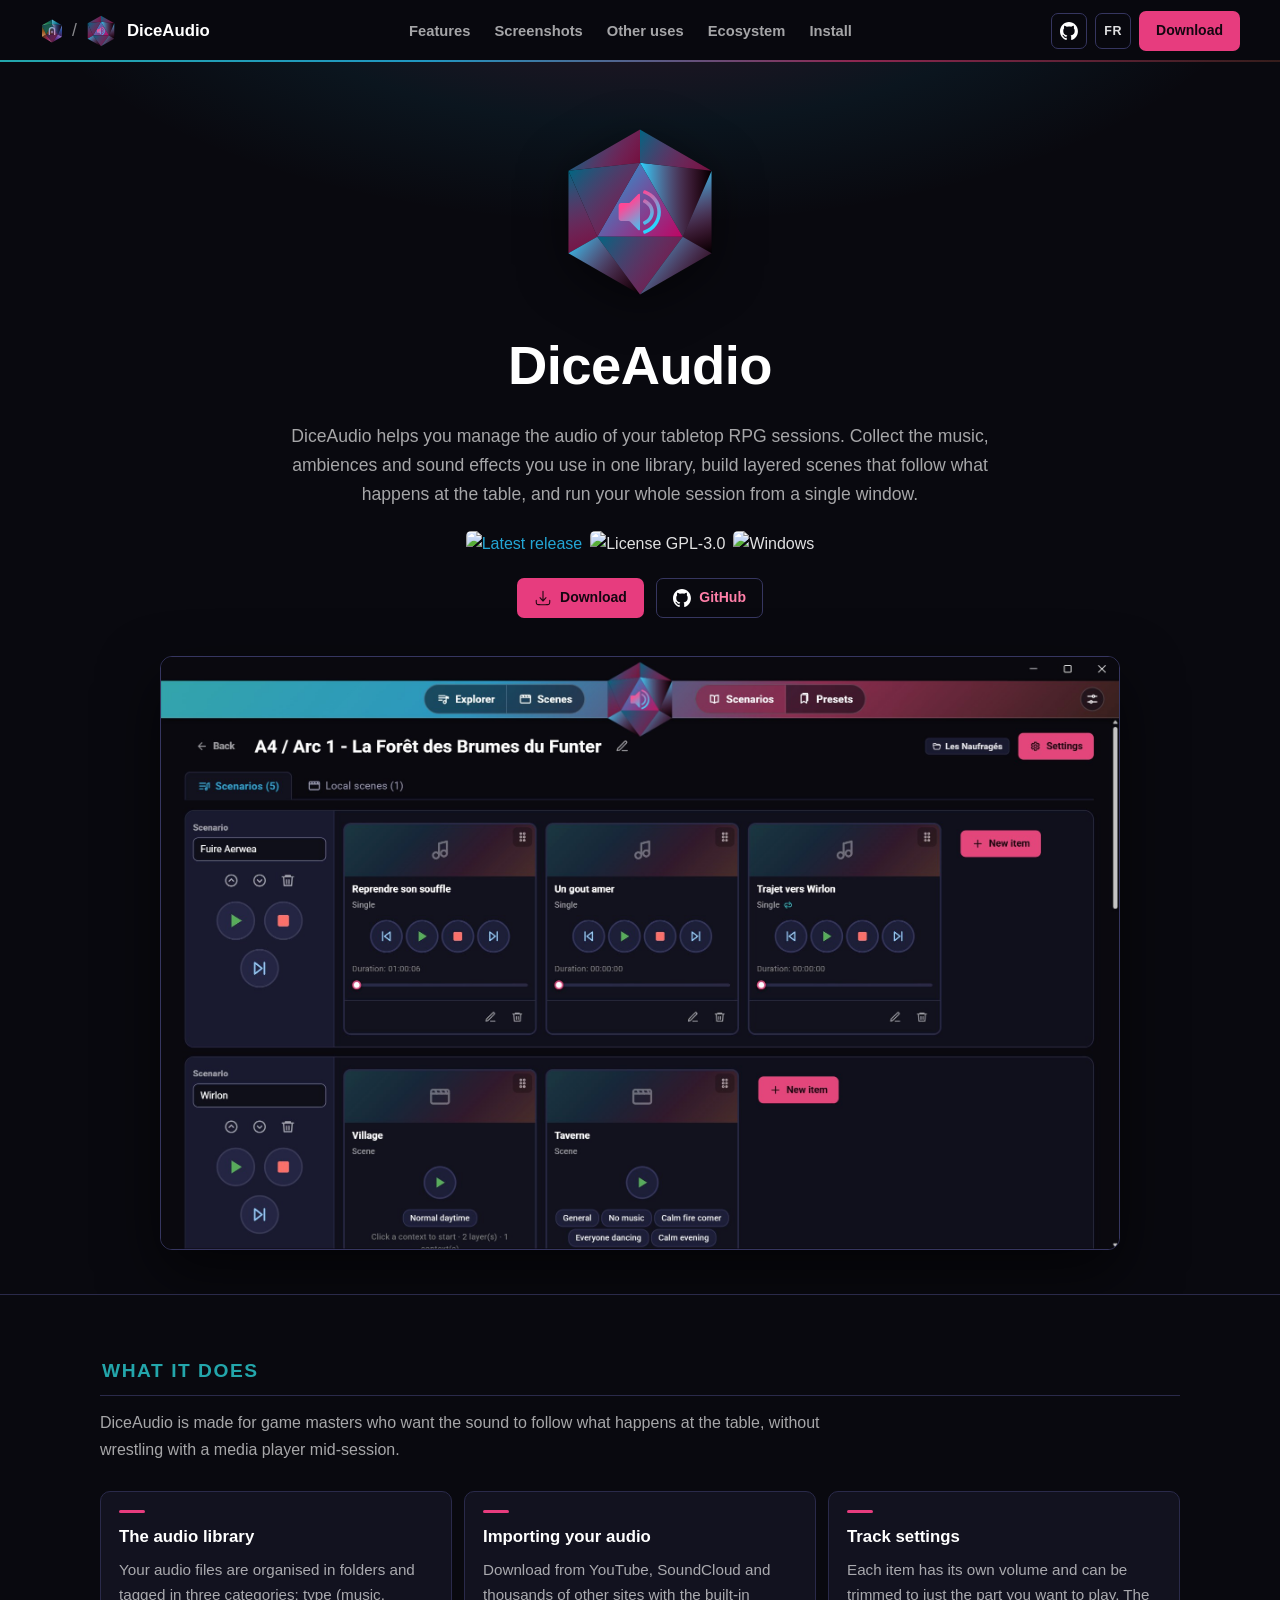
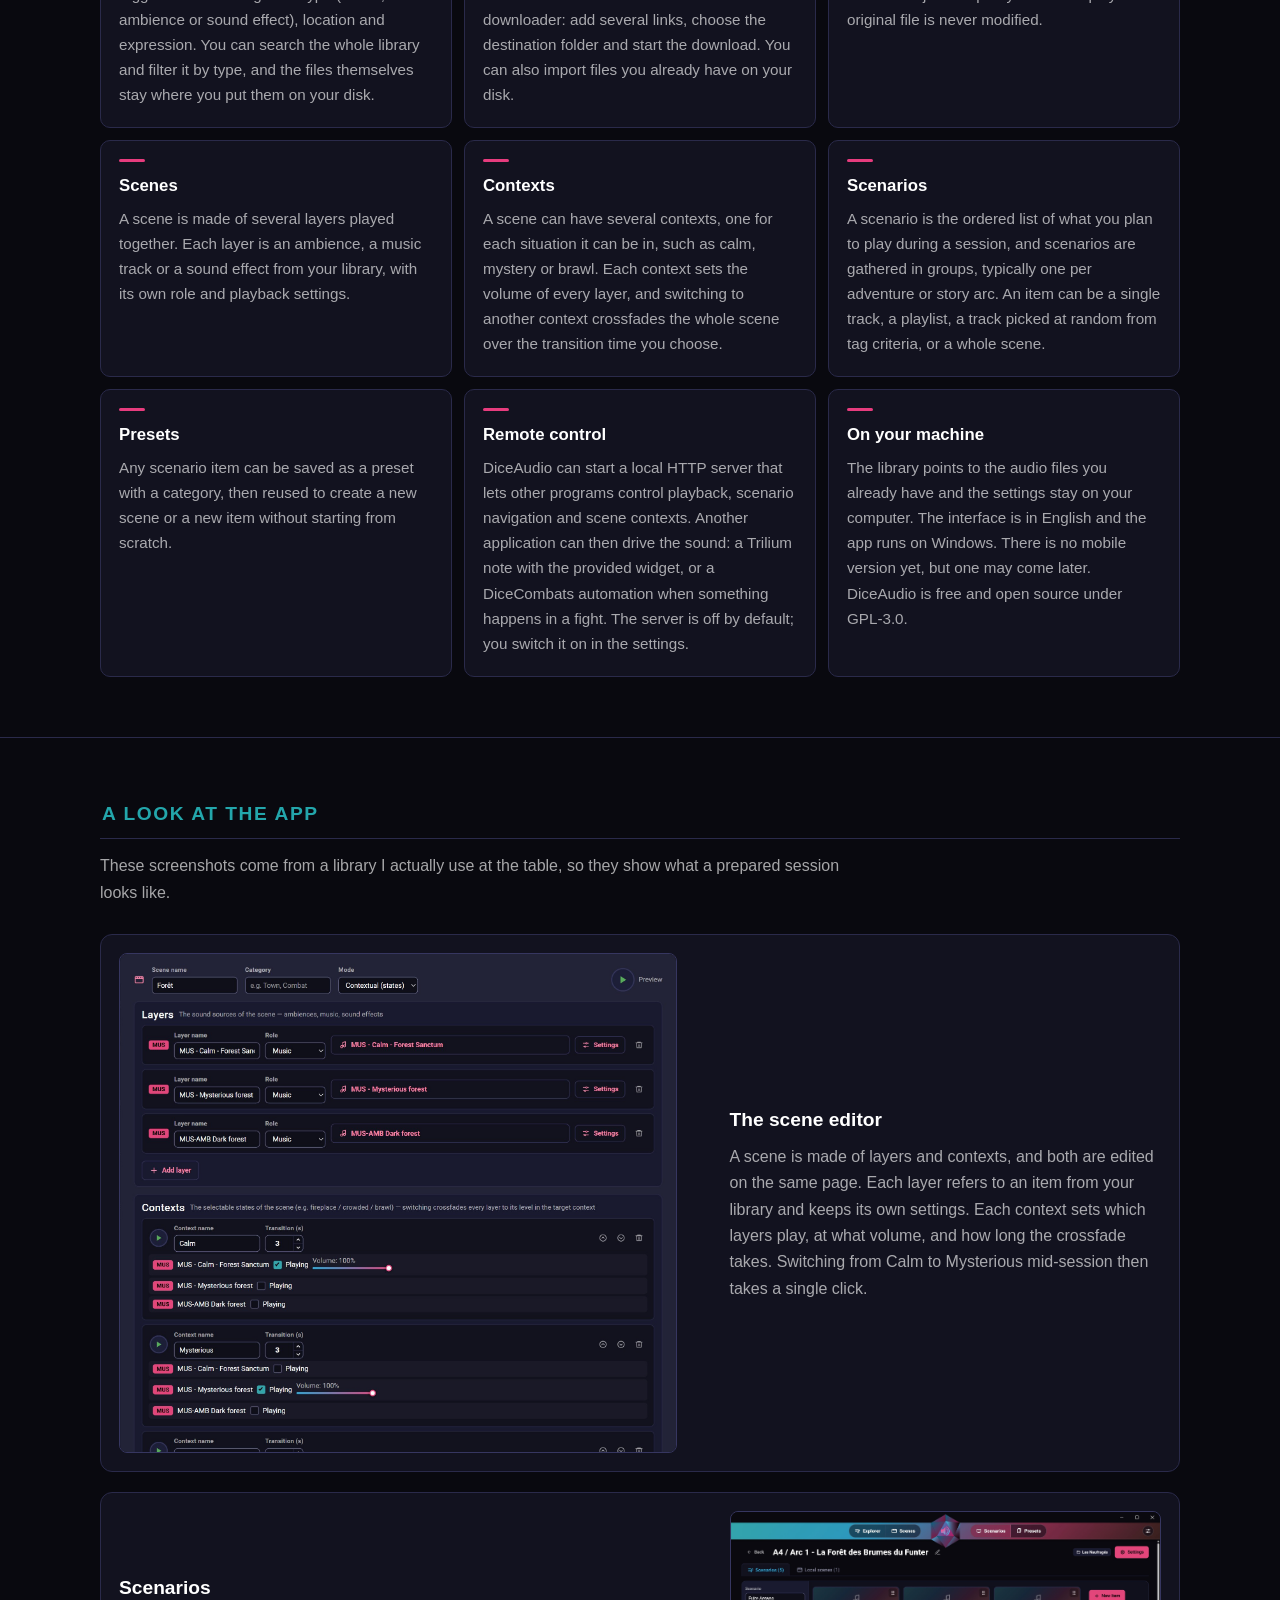
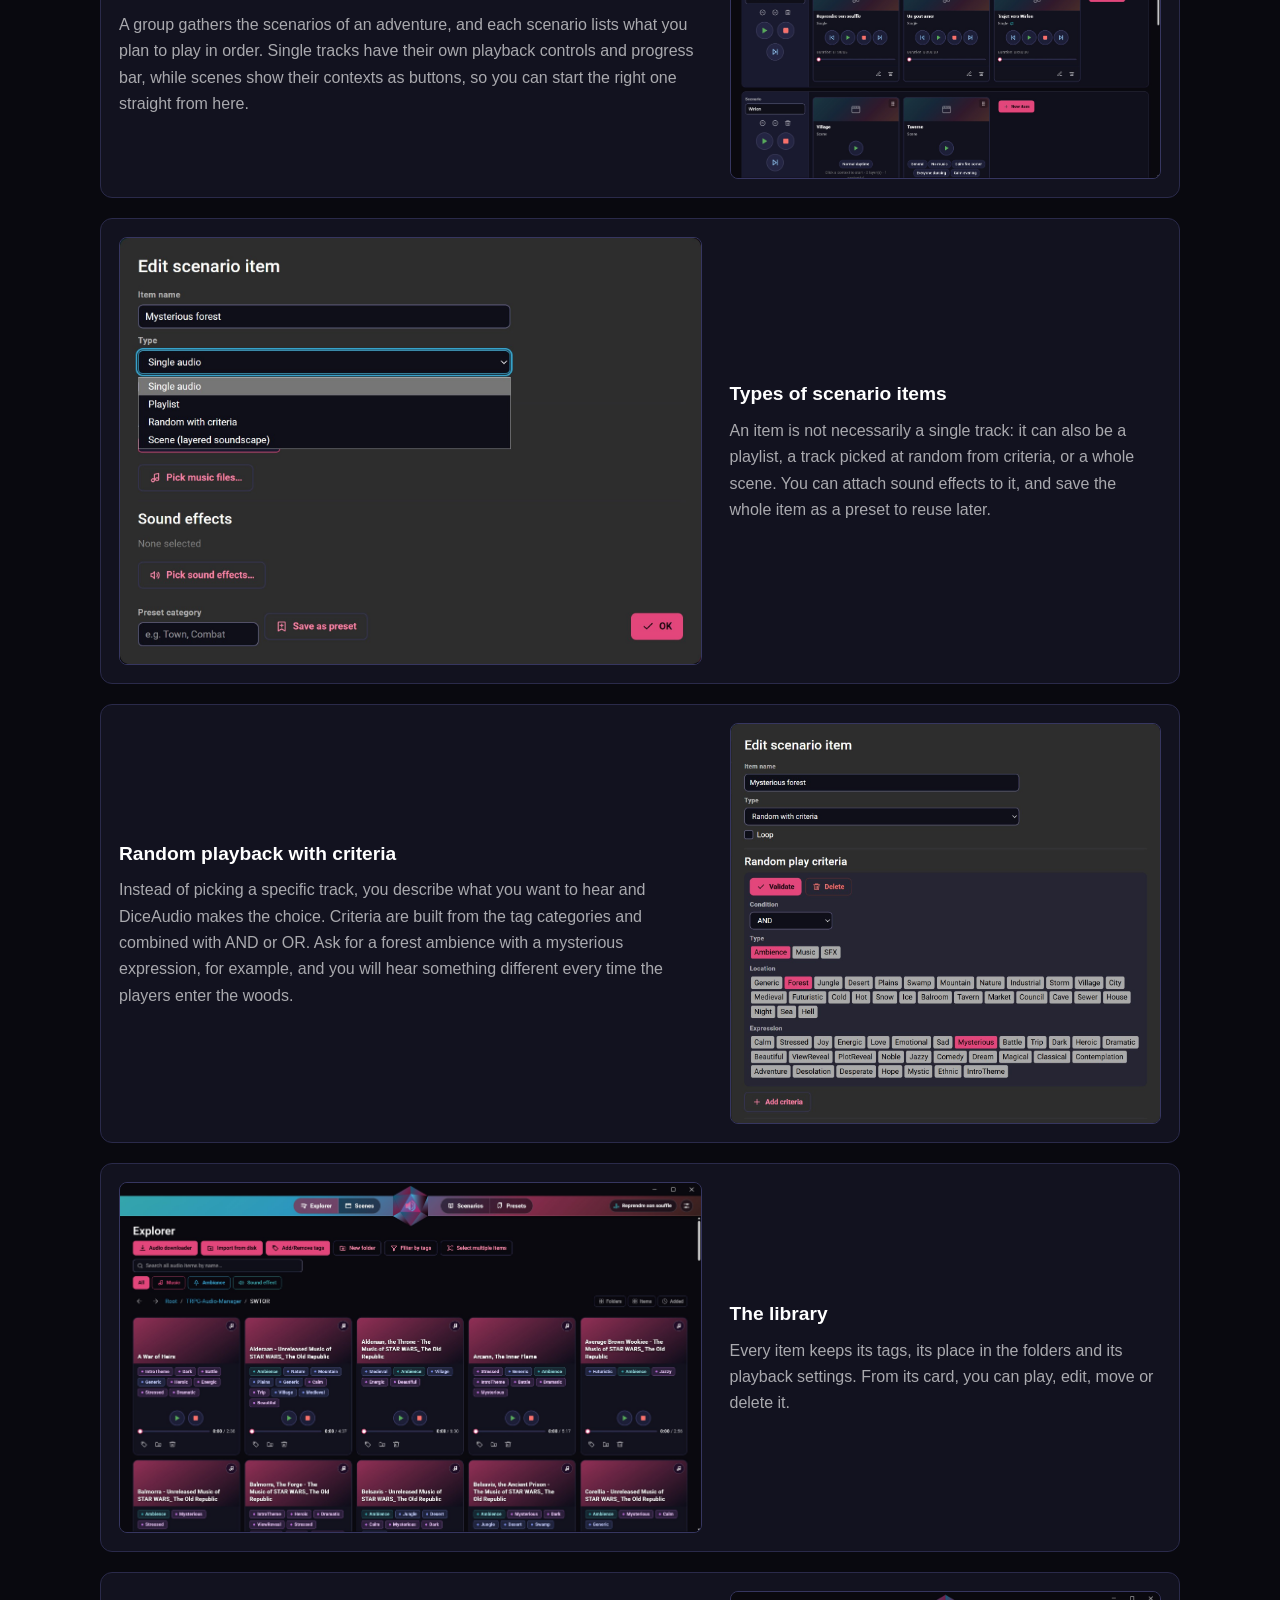
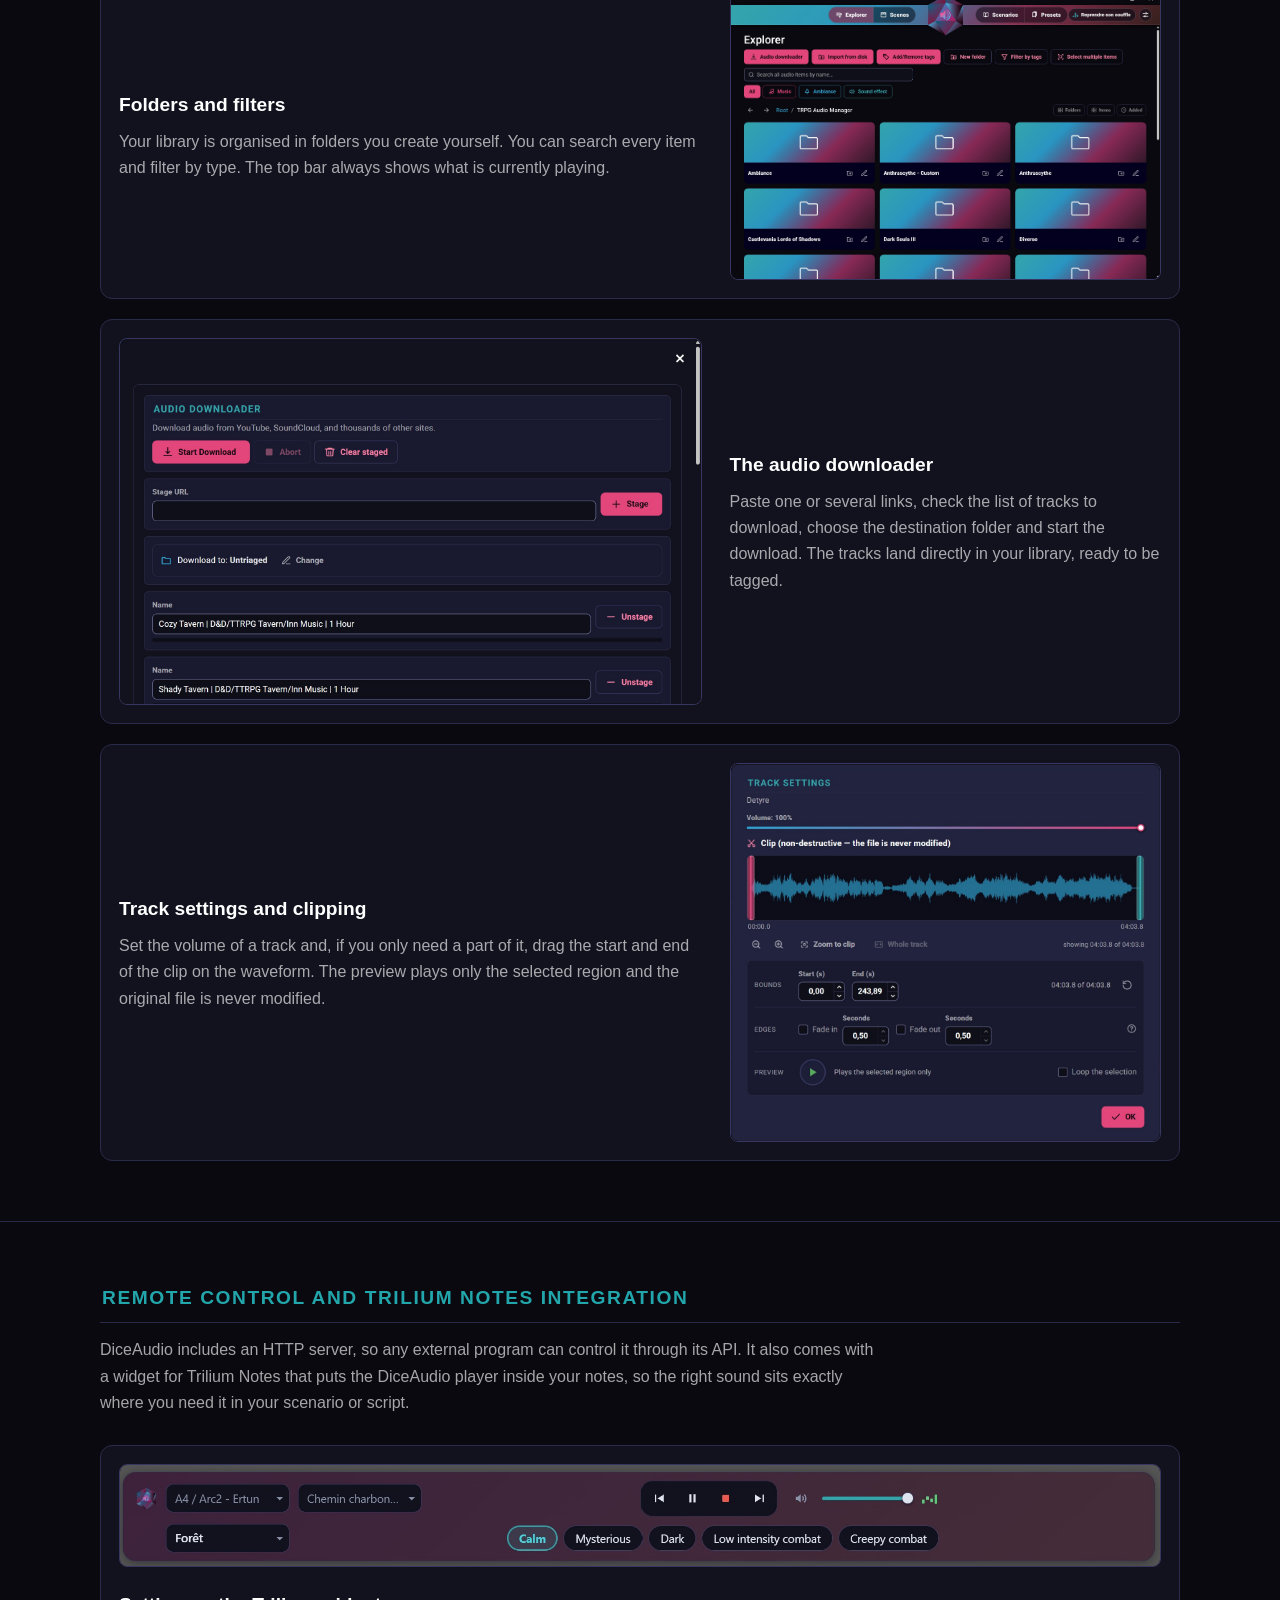
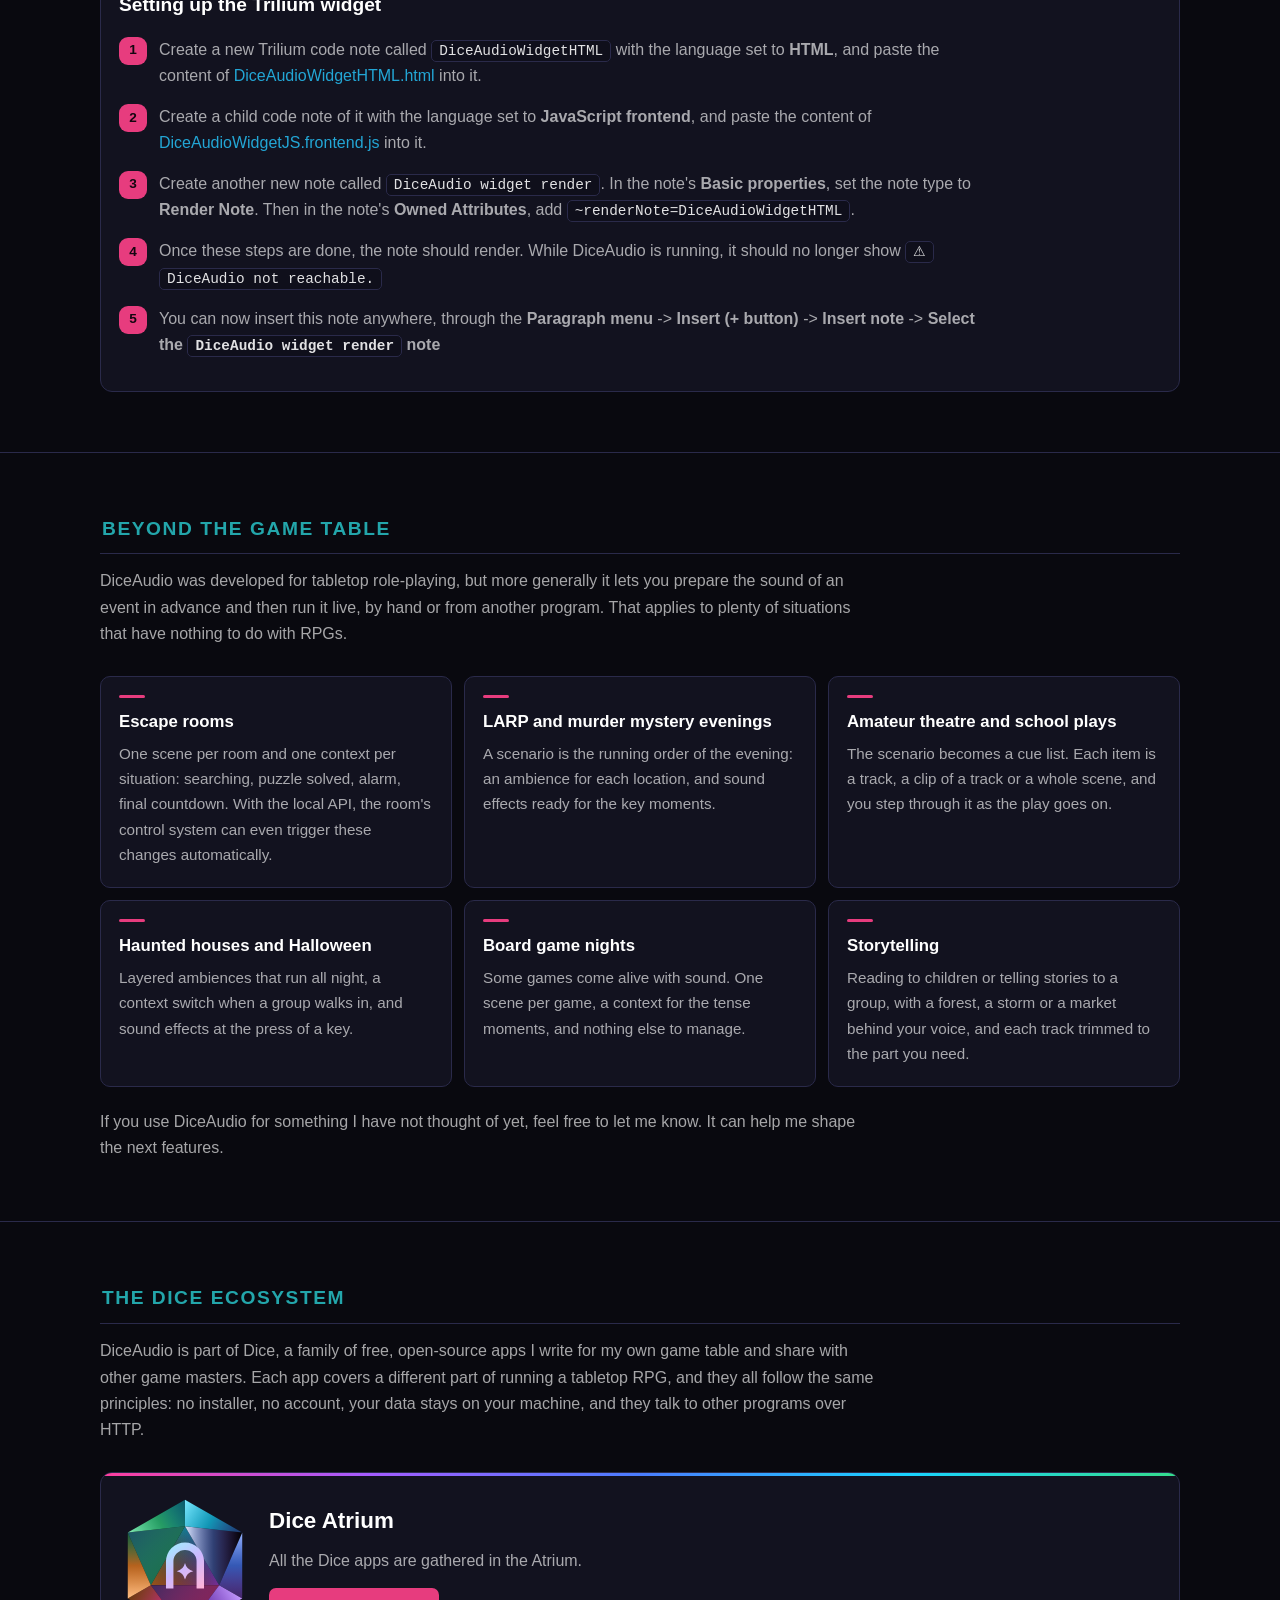
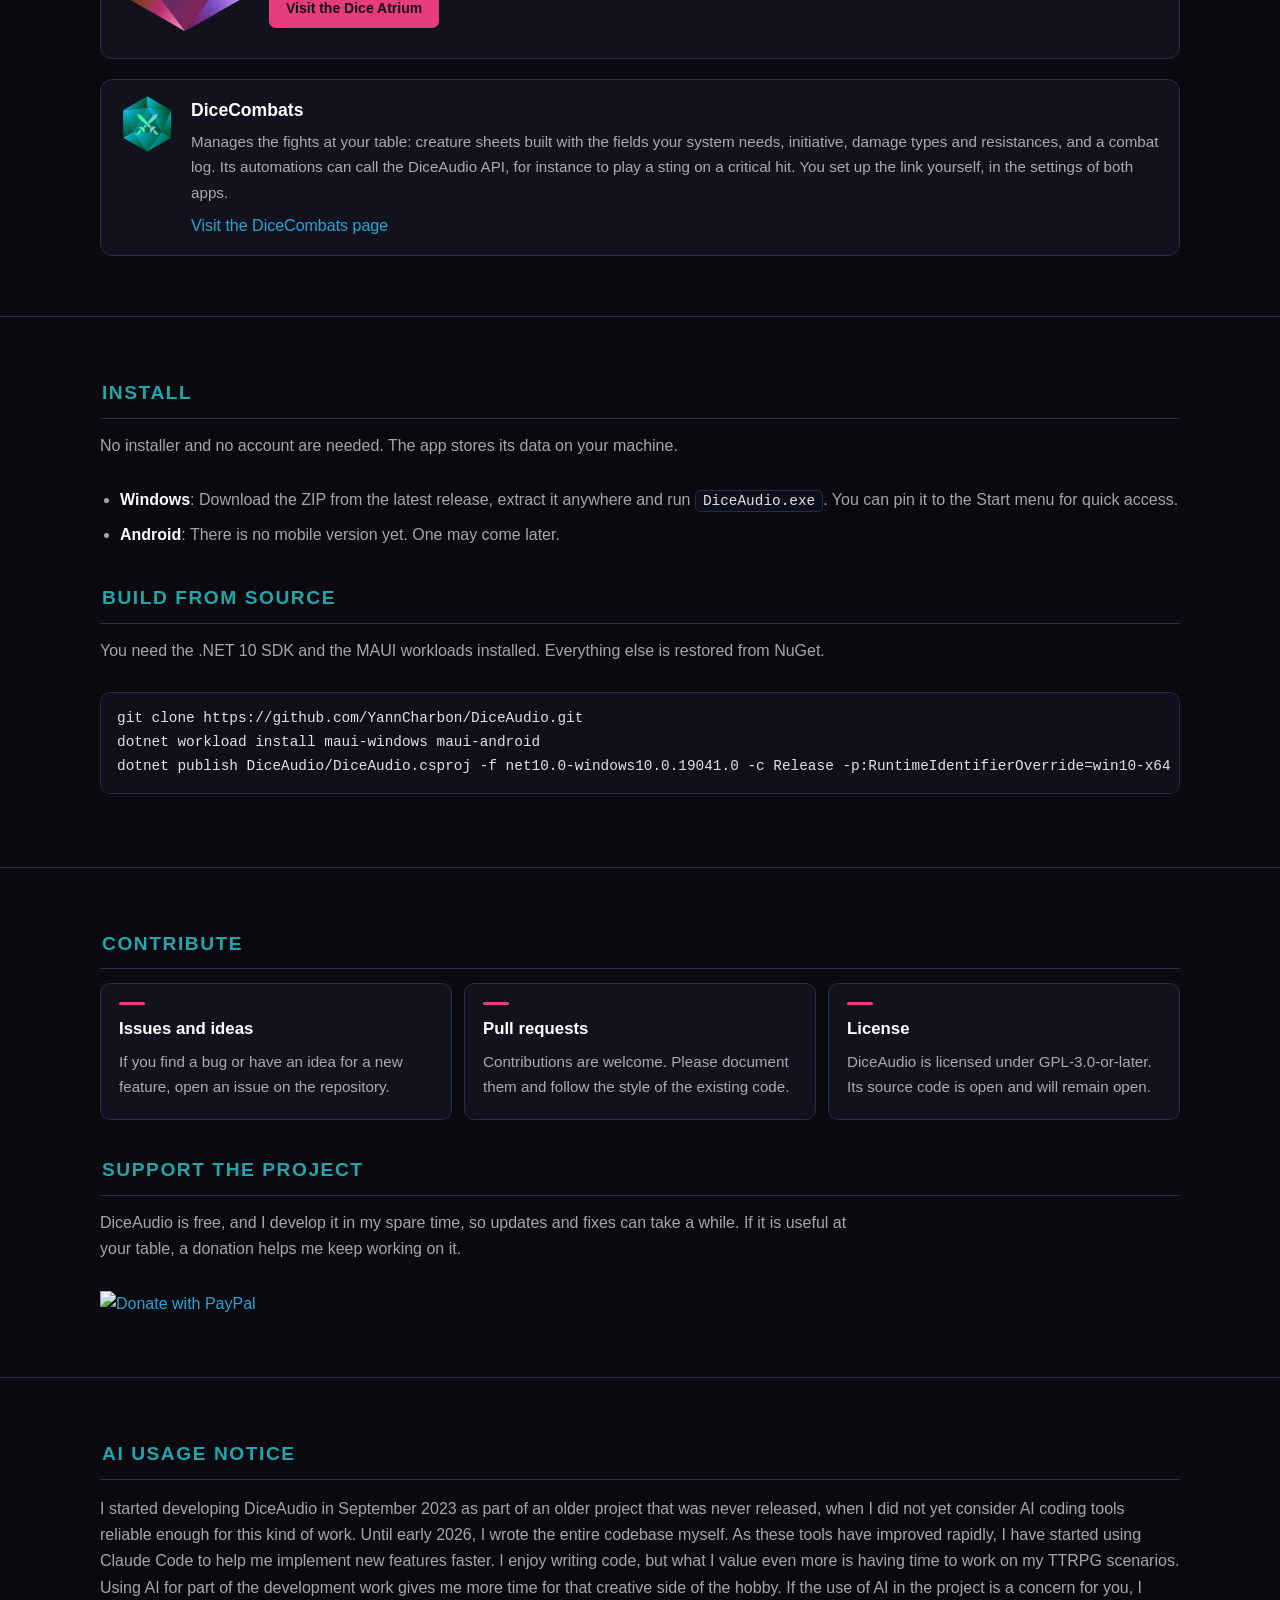
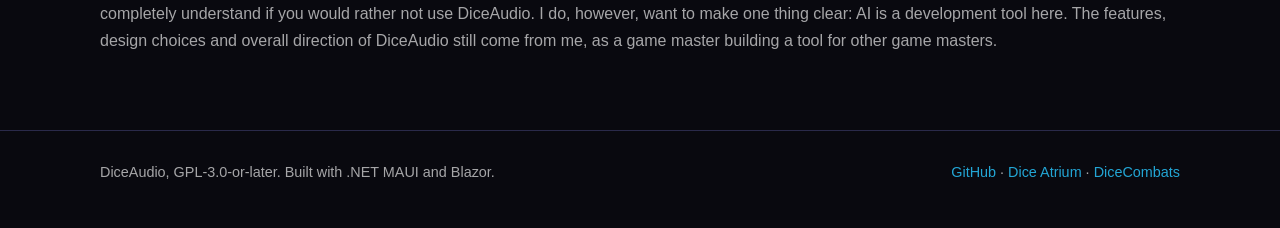
==== commit 0dc04a1f: "Restyle the site to the apps' visual identity New screenshots and navigation bar, the Dice Atrium se" ====
--- a/docs/index.html
+++ b/docs/index.html
@@ -8,6 +8,7 @@
     <link rel="stylesheet" href="style.css" />
     <link rel="icon" href="logo.svg" type="image/svg+xml" />
 
+    <meta name="google-site-verification" content="_48weFEogx-29jpGcYPBlgfw3vu8xmv0ZpCxvn52Kq0" />
     <meta name="robots" content="index, follow" />
     <meta property="og:title" content="DiceAudio - Open source TTRPG audio manager" />
     <meta property="og:description" content="DiceAudio is a tabletop RPG audio manager: a tagged library, layered scenes that crossfade between contexts, scenarios for a whole session and a local control API." />
@@ -36,29 +37,36 @@
 </head>
 <body>
 
-    <div class="topbar">
+    <header class="topbar">
         <div class="topbar-inner">
-            <a class="brand" href=""><img src="logo.svg" alt="DiceAudio logo" />DiceAudio</a>
-            <nav>
-            <a class="hide-small" href="#features">Features</a>
-            <a class="hide-small" href="#screenshots">Screenshots</a>
-            <a class="hide-small" href="#ecosystem">Ecosystem</a>
-            <a class="hide-small" href="#install">Install</a>
-                <a href="https://github.com/YannCharbon/DiceAudio/"><img src="github-mark-white.svg" alt="" />GitHub repo</a>
-                <a href="fr/"><img src="language-svgrepo-com.svg" alt="" />FR</a>
-                <a class="cta" href="https://github.com/YannCharbon/DiceAudio/releases/latest/">Download</a>
+            <div class="crumb">
+                <a class="crumb-family" href="https://yanncharbon.github.io/DiceAtrium/" title="The Dice Atrium family" aria-label="The Dice Atrium family"><img src="atrium-logo.svg" alt="" /></a>
+                <span class="crumb-sep" aria-hidden="true">/</span>
+                <a class="brand" href=""><img src="logo.svg" alt="" />DiceAudio</a>
+            </div>
+            <nav class="nav-sections" aria-label="Page sections">
+                <a href="#features">Features</a>
+                <a href="#screenshots">Screenshots</a>
+                <a href="#beyond">Other uses</a>
+                <a href="#ecosystem">Ecosystem</a>
+                <a href="#install">Install</a>
             </nav>
-        </div>
-    </div>
+            <div class="nav-util">
+                <a class="nav-key" href="https://github.com/YannCharbon/DiceAudio/" title="GitHub" aria-label="GitHub"><img src="github-mark-white.svg" alt="" /></a>
+                <a class="nav-key nav-lang" href="fr/" hreflang="fr" title="Version française" aria-label="Version française">FR</a>
+                <a class="btn primary nav-cta" href="https://github.com/YannCharbon/DiceAudio/releases/latest/">Download</a>
+            </div>
+        </div>
+    </header>
 
     <header class="hero">
         <div class="hero-inner">
             <img class="gem" src="logo.svg" alt="DiceAudio logo" />
             <h1>DiceAudio</h1>
-            <p class="tagline">DiceAudio helps you manage the audio of your tabletop RPG sessions. Collect the music, ambiences and sound effects you use in a single library, build layered scenes that follow what happens at the table, and drive the whole evening from one window.</p>
+            <p class="tagline">DiceAudio helps you manage the audio of your tabletop RPG sessions. Collect the music, ambiences and sound effects you use in one library, build layered scenes that follow what happens at the table, and run your whole session from a single window.</p>
 
             <div class="badges">
-                <a href="https://github.com/YannCharbon/DiceAudio/releases/latest"><img src="https://img.shields.io/github/v/release/YannCharbon/DiceAudio?style=for-the-badge&color=d81e6a" alt="Latest release" /></a>
+                <a href="https://github.com/YannCharbon/DiceAudio/releases/latest"><img src="https://img.shields.io/github/v/release/YannCharbon/DiceAudio?style=for-the-badge&color=E73C7E" alt="Latest release" /></a>
                 <img src="https://img.shields.io/badge/license-GPL--3.0-blue?style=for-the-badge" alt="License GPL-3.0" />
                 <img src="https://img.shields.io/badge/Windows-informational?style=for-the-badge" alt="Windows" />
             </div>
@@ -68,7 +76,7 @@
                     <img src="download-minimalistic-svgrepo-com.svg" alt="" />Download
                 </a>
                 <a class="btn" href="https://github.com/YannCharbon/DiceAudio/">
-                    <img src="github-mark-white.svg" alt="" />GitHub repo
+                    <img src="github-mark-white.svg" alt="" />GitHub
                 </a>
             </div>
 
@@ -79,43 +87,43 @@
     <section id="features">
         <div class="wrap">
             <h2>What it does</h2>
-            <p class="lead">DiceAudio is made for the game master who wants the sound to follow what happens at the table, without having to fight with a media player in the middle of the session.</p>
+            <p class="lead">DiceAudio is made for game masters who want the sound to follow what happens at the table, without wrestling with a media player mid-session.</p>
             <div class="cards">
                 <div class="card">
                     <h3>The audio library</h3>
-                    <p>Your audio files are organised in folders and tagged in three categories: type (music, ambience or sound effect), location and expression. A search covers the whole library, filters narrow it down by type, and the files themselves stay where you put them on your disk.</p>
+                    <p>Your audio files are organised in folders and tagged in three categories: type (music, ambience or sound effect), location and expression. You can search the whole library and filter it by type, and the files themselves stay where you put them on your disk.</p>
                 </div>
                 <div class="card">
                     <h3>Importing your audio</h3>
-                    <p>Download from YouTube, SoundCloud and thousands of other sites with the built-in downloader: stage several links, choose the destination folder and start. You can also import files you already have on your disk.</p>
+                    <p>Download from YouTube, SoundCloud and thousands of other sites with the built-in downloader: add several links, choose the destination folder and start the download. You can also import files you already have on your disk.</p>
                 </div>
                 <div class="card">
                     <h3>Track settings</h3>
-                    <p>Each item has its own volume, and can be clipped to the part you actually want to play. The clip is non-destructive, so the original file is never modified.</p>
+                    <p>Each item has its own volume and can be trimmed to just the part you want to play. The original file is never modified.</p>
                 </div>
                 <div class="card">
                     <h3>Scenes</h3>
-                    <p>A scene is built from several layers, each one an ambience, a music track or a sound effect taken from your library, with its own role and playback settings.</p>
+                    <p>A scene is made of several layers played together. Each layer is an ambience, a music track or a sound effect from your library, with its own role and playback settings.</p>
                 </div>
                 <div class="card">
                     <h3>Contexts</h3>
-                    <p>A scene can have several contexts, which are the states it can be in, such as calm, mysterious or brawl. Each context stores a level for every layer, and switching to it crossfades the whole scene over the transition time you set.</p>
+                    <p>A scene can have several contexts, one for each situation it can be in, such as calm, mystery or brawl. Each context sets the volume of every layer, and switching to another context crossfades the whole scene over the transition time you choose.</p>
                 </div>
                 <div class="card">
                     <h3>Scenarios</h3>
-                    <p>A scenario is the ordered list of what you plan to play during a session, and scenarios are gathered in groups, typically one per adventure or story arc. An item can be a single track, a playlist, a random selection based on tag criteria, or a whole scene.</p>
+                    <p>A scenario is the ordered list of what you plan to play during a session, and scenarios are gathered in groups, typically one per adventure or story arc. An item can be a single track, a playlist, a track picked at random from tag criteria, or a whole scene.</p>
                 </div>
                 <div class="card">
                     <h3>Presets</h3>
-                    <p>Any scenario item can be saved as a preset with a category, then reused to start a new scene or a new item without building it again.</p>
+                    <p>Any scenario item can be saved as a preset with a category, then reused to create a new scene or a new item without starting from scratch.</p>
                 </div>
                 <div class="card">
                     <h3>Remote control</h3>
-                    <p>DiceAudio can start a local HTTP server which exposes playback, navigation inside a scenario and scene contexts. Another application can then drive the sound: a Trilium note with the provided widget, or a DiceCombats automation when something happens in a fight. The server is disabled by default and switched on in the settings.</p>
+                    <p>DiceAudio can start a local HTTP server that lets other programs control playback, scenario navigation and scene contexts. Another application can then drive the sound: a Trilium note with the provided widget, or a DiceCombats automation when something happens in a fight. The server is off by default; you switch it on in the settings.</p>
                 </div>
                 <div class="card">
                     <h3>On your machine</h3>
-                    <p>The library points to the audio files you already have and the settings stay on your computer. The interface is in English and the app runs on Windows. Mobile is not available for now, it might come in the future. DiceAudio is free and open source under GPL-3.0.</p>
+                    <p>The library points to the audio files you already have and the settings stay on your computer. The interface is in English and the app runs on Windows. There is no mobile version yet, but one may come later. DiceAudio is free and open source under GPL-3.0.</p>
                 </div>
             </div>
         </div>
@@ -124,55 +132,55 @@
     <section id="screenshots">
         <div class="wrap">
             <h2>A look at the app</h2>
-            <p class="lead">These screenshots are taken from a library which is really used, so they show what a prepared session looks like.</p>
+            <p class="lead">These screenshots come from a library I actually use at the table, so they show what a prepared session looks like.</p>
             <div class="shots">
                 <article class="shot">
                     <div class="shot-media"><img src="img/scene-editor.jpg" alt="The scene editor" loading="lazy" /></div>
                     <div class="shot-text">
                         <h3>The scene editor</h3>
-                        <p>A scene is made of layers and contexts, and both are edited on the same page. Each layer points to an item of your library and keeps its own settings. Each context stores which layers are playing and at which volume, with the time the crossfade should take. Switching from Calm to Mysterious during the session is then a single click.</p>
+                        <p>A scene is made of layers and contexts, and both are edited on the same page. Each layer refers to an item from your library and keeps its own settings. Each context sets which layers play, at what volume, and how long the crossfade takes. Switching from Calm to Mysterious mid-session then takes a single click.</p>
                     </div>
                 </article>
                 <article class="shot">
                     <div class="shot-media"><img src="img/audio-scenarios.jpg" alt="Scenarios" loading="lazy" /></div>
                     <div class="shot-text">
                         <h3>Scenarios</h3>
-                        <p>A group gathers the scenarios of an adventure, and each scenario lists what you plan to play in order. Single tracks come with their own transport and progress bar, while scenes show their contexts as buttons, so you start the right state directly from here.</p>
+                        <p>A group gathers the scenarios of an adventure, and each scenario lists what you plan to play in order. Single tracks have their own playback controls and progress bar, while scenes show their contexts as buttons, so you can start the right one straight from here.</p>
                     </div>
                 </article>
                 <article class="shot">
                     <div class="shot-media"><img src="img/scenario_item_editor_options.jpg" alt="What a scenario item can be" loading="lazy" /></div>
                     <div class="shot-text">
-                        <h3>What a scenario item can be</h3>
-                        <p>An item is not necessarily a track: it can be a playlist, a random selection based on criteria, or a full scene. Sound effects can be attached to it, and the whole item can be saved as a preset for later.</p>
+                        <h3>Types of scenario items</h3>
+                        <p>An item is not necessarily a single track: it can also be a playlist, a track picked at random from criteria, or a whole scene. You can attach sound effects to it, and save the whole item as a preset to reuse later.</p>
                     </div>
                 </article>
                 <article class="shot">
                     <div class="shot-media"><img src="img/random_play_criterion.jpg" alt="Random playback with criteria" loading="lazy" /></div>
                     <div class="shot-text">
                         <h3>Random playback with criteria</h3>
-                        <p>Instead of choosing a track, you describe what you want and let DiceAudio pick. Criteria are built from the tag categories, combined with AND or OR, so a forest ambience with a mysterious expression plays something different every time you enter the woods.</p>
+                        <p>Instead of picking a specific track, you describe what you want to hear and DiceAudio makes the choice. Criteria are built from the tag categories and combined with AND or OR. Ask for a forest ambience with a mysterious expression, for example, and you will hear something different every time the players enter the woods.</p>
                     </div>
                 </article>
                 <article class="shot">
                     <div class="shot-media"><img src="img/audio-library.jpg" alt="The library" loading="lazy" /></div>
                     <div class="shot-text">
                         <h3>The library</h3>
-                        <p>Every item keeps its tags, its place in the folders and its playback settings, and can be played, edited, moved or deleted from its card.</p>
+                        <p>Every item keeps its tags, its place in the folders and its playback settings. From its card, you can play, edit, move or delete it.</p>
                     </div>
                 </article>
                 <article class="shot">
                     <div class="shot-media"><img src="img/audio-explorer.jpg" alt="Folders and filters" loading="lazy" /></div>
                     <div class="shot-text">
                         <h3>Folders and filters</h3>
-                        <p>Your library is organised in folders you create yourself, with a search over every item and filters by type. The top bar always shows what is currently playing.</p>
+                        <p>Your library is organised in folders you create yourself. You can search every item and filter by type. The top bar always shows what is currently playing.</p>
                     </div>
                 </article>
                 <article class="shot">
                     <div class="shot-media"><img src="img/audio-downloader.jpg" alt="The audio downloader" loading="lazy" /></div>
                     <div class="shot-text">
                         <h3>The audio downloader</h3>
-                        <p>Paste one or several links, check what is staged, choose the destination folder and start the download. The tracks land directly in your library, ready to be tagged.</p>
+                        <p>Paste one or several links, check the list of tracks to download, choose the destination folder and start the download. The tracks land directly in your library, ready to be tagged.</p>
                     </div>
                 </article>
                 <article class="shot">
@@ -186,45 +194,78 @@
         </div>
     </section>
 
-    <section>
-        <div class="wrap">
-            <h2>Remote control and Trilium Note integration</h2>
-            <p class="lead">DiceAudio embeds an HTTP server and can be controlled with an HTTP API from any external service. It also ships with a Trilium Note widget which allows you to embed the DiceAudio player within any of your Trilium Notes. This is very convenient because it allows you to include the right audio sample directly where it is needed within your scenario or script.</p>
-            <div class="shots">
-                <article class="shot">
-                    <div class="shot-media"><img src="img/trilium-widget.jpg" alt="Remote control" loading="lazy" /></div>
-                    <div class="shot-text">
-                        <h3>How to setup the Trilium Widget</h3>
-                        <ul>
-                            <li>Create a new Trilium code note called <code>DiceAudioWidgetHTML</code> with the language set to <b>HTML</b>, and paste the content of <a href="https://github.com/YannCharbon/DiceAudio/blob/master/TriliumPlugin/trilium/DiceAudioWidgetHTML.html">DiceAudioWidgetHTML.html</a> into it.</li>
-                            <li>Create a child code note of it with the language set to <b>JavaScript frontend</b>, and paste the content of <a href="https://github.com/YannCharbon/DiceAudio/blob/master/TriliumPlugin/trilium/DiceAudioWidgetJS.frontend.js">DiceAudioWidgetJS.frontend.js</a> into it.</li>
-                            <li>Create another new note called <code>DiceAudio widget render</code>. In the note's <b>Basic properties</b>, set the note type to <b>Render Note</b>. Then in the note's <b>Owned Attributes</b>, add <code>~renderNote=DiceAudioWidgetHTML</code>.</li>
-                            <li>After following these steps, the note should render. When DiceAudio is started, it should not print <code>⚠ DiceAudio not reachable.</code></li>
-                            <li>You are now able to include this note anywhere by clicking the <b>Paragraph menu</b> -> <b>Insert (+ button)</b> -> <b>Insert note</b> -> <b>Select the <code>DiceAudio widget render</code> note</b></li>
-                        </ul>
-                    </div>
-                </article>
-            </div>
+    <section id="remote">
+        <div class="wrap">
+            <h2>Remote control and Trilium Notes integration</h2>
+            <p class="lead">DiceAudio includes an HTTP server, so any external program can control it through its API. It also comes with a widget for Trilium Notes that puts the DiceAudio player inside your notes, so the right sound sits exactly where you need it in your scenario or script.</p>
+            <article class="shot-wide">
+                <div class="shot-media"><img src="img/trilium-widget.jpg" alt="The DiceAudio widget in a Trilium note" loading="lazy" /></div>
+                <div class="shot-text">
+                    <h3>Setting up the Trilium widget</h3>
+                    <ol class="field-steps">
+                        <li>Create a new Trilium code note called <code>DiceAudioWidgetHTML</code> with the language set to <b>HTML</b>, and paste the content of <a href="https://github.com/YannCharbon/DiceAudio/blob/master/TriliumPlugin/trilium/DiceAudioWidgetHTML.html">DiceAudioWidgetHTML.html</a> into it.</li>
+                        <li>Create a child code note of it with the language set to <b>JavaScript frontend</b>, and paste the content of <a href="https://github.com/YannCharbon/DiceAudio/blob/master/TriliumPlugin/trilium/DiceAudioWidgetJS.frontend.js">DiceAudioWidgetJS.frontend.js</a> into it.</li>
+                        <li>Create another new note called <code>DiceAudio widget render</code>. In the note's <b>Basic properties</b>, set the note type to <b>Render Note</b>. Then in the note's <b>Owned Attributes</b>, add <code>~renderNote=DiceAudioWidgetHTML</code>.</li>
+                        <li>Once these steps are done, the note should render. While DiceAudio is running, it should no longer show <code>⚠ DiceAudio not reachable.</code></li>
+                        <li>You can now insert this note anywhere, through the <b>Paragraph menu</b> -> <b>Insert (+ button)</b> -> <b>Insert note</b> -> <b>Select the <code>DiceAudio widget render</code> note</b></li>
+                    </ol>
+                </div>
+            </article>
+        </div>
+    </section>
+
+    <section id="beyond">
+        <div class="wrap">
+            <h2>Beyond the game table</h2>
+            <p class="lead">DiceAudio was developed for tabletop role-playing, but more generally it lets you prepare the sound of an event in advance and then run it live, by hand or from another program. That applies to plenty of situations that have nothing to do with RPGs.</p>
+            <div class="cards">
+                <div class="card">
+                    <h3>Escape rooms</h3>
+                    <p>One scene per room and one context per situation: searching, puzzle solved, alarm, final countdown. With the local API, the room's control system can even trigger these changes automatically.</p>
+                </div>
+                <div class="card">
+                    <h3>LARP and murder mystery evenings</h3>
+                    <p>A scenario is the running order of the evening: an ambience for each location, and sound effects ready for the key moments.</p>
+                </div>
+                <div class="card">
+                    <h3>Amateur theatre and school plays</h3>
+                    <p>The scenario becomes a cue list. Each item is a track, a clip of a track or a whole scene, and you step through it as the play goes on.</p>
+                </div>
+                <div class="card">
+                    <h3>Haunted houses and Halloween</h3>
+                    <p>Layered ambiences that run all night, a context switch when a group walks in, and sound effects at the press of a key.</p>
+                </div>
+                <div class="card">
+                    <h3>Board game nights</h3>
+                    <p>Some games come alive with sound. One scene per game, a context for the tense moments, and nothing else to manage.</p>
+                </div>
+                <div class="card">
+                    <h3>Storytelling</h3>
+                    <p>Reading to children or telling stories to a group, with a forest, a storm or a market behind your voice, and each track trimmed to the part you need.</p>
+                </div>
+            </div>
+            <p class="lead" style="margin:22px 0 0;">If you use DiceAudio for something I have not thought of yet, feel free to let me know. It can help me shape the next features.</p>
         </div>
     </section>
 
     <section id="ecosystem">
         <div class="wrap">
-            <h2>One ecosystem</h2>
-            <p class="lead">The Dice ecosystem currently includes two apps: DiceCombats and DiceAudio. DiceCombats complements DiceAudio by handling the combat management side of your game table.</p>
-            <div class="eco">
-                <div class="eco-card self">
-                    <img src="logo.svg" alt="DiceAudio logo" />
-                    <div>
-                        <h3>DiceAudio <span style="color:var(--text-dim);font-weight:400;font-size:0.9rem;">This app</span></h3>
-                        <p>The library, the scenes and the scenarios. Its local API lets another application start a scene, make it advance or stop everything.</p>
-                    </div>
-                </div>
-                <div class="eco-card">
+            <h2>The Dice ecosystem</h2>
+            <p class="lead">DiceAudio is part of Dice, a family of free, open-source apps I write for my own game table and share with other game masters. Each app covers a different part of running a tabletop RPG, and they all follow the same principles: no installer, no account, your data stays on your machine, and they talk to other programs over HTTP.</p>
+            <div class="atrium-banner">
+                <img src="atrium-logo.svg" alt="Dice Atrium logo" />
+                <div>
+                    <h3>Dice Atrium</h3>
+                    <p>All the Dice apps are gathered in the Atrium.</p>
+                    <a class="btn primary" href="https://yanncharbon.github.io/DiceAtrium/">Visit the Dice Atrium</a>
+                </div>
+            </div>
+            <div class="eco-grid">
+                <div class="eco-app">
                     <img src="sibling-logo.svg" alt="DiceCombats logo" />
                     <div>
                         <h3>DiceCombats</h3>
-                        <p>DiceCombats manages the combats of your table: creatures built with the fields your system needs, initiative, damage types and resistances, and a combat log. Its automations can call the DiceAudio API when a hit is applied.</p>
+                        <p>Manages the fights at your table: creature sheets built with the fields your system needs, initiative, damage types and resistances, and a combat log. Its automations can call the DiceAudio API, for instance to play a sting on a critical hit. You set up the link yourself, in the settings of both apps.</p>
                         <a href="https://yanncharbon.github.io/DiceCombats/">Visit the DiceCombats page</a>
                     </div>
                 </div>
@@ -235,10 +276,10 @@
     <section id="install">
         <div class="wrap">
             <h2>Install</h2>
-            <p class="lead">There is no installer and no account to create. The application stores its data on your machine.</p>
+            <p class="lead">No installer and no account are needed. The app stores its data on your machine.</p>
             <ul class="plain">
-                <li><strong>Windows</strong>: Download the ZIP from the latest release, extract it anywhere and run <span class="code-style">DiceAudio.exe</span>. Pin it to the start menu if you want it close.</li>
-                <li><strong>Android</strong>: The app is currently not available for mobile. This might come in the future.</li>
+                <li><strong>Windows</strong>: Download the ZIP from the latest release, extract it anywhere and run <span class="code-style">DiceAudio.exe</span>. You can pin it to the Start menu for quick access.</li>
+                <li><strong>Android</strong>: There is no mobile version yet. One may come later.</li>
             </ul>
 
             <h2 style="margin-top:34px;">Build from source</h2>
@@ -255,20 +296,20 @@
             <div class="cards">
                 <div class="card">
                     <h3>Issues and ideas</h3>
-                    <p>If you find a bug or if you would like a new feature, you can open an issue on the repository.</p>
+                    <p>If you find a bug or have an idea for a new feature, open an issue on the repository.</p>
                 </div>
                 <div class="card">
                     <h3>Pull requests</h3>
-                    <p>Contributions are welcome. Please document them and follow the style of the code around them.</p>
+                    <p>Contributions are welcome. Please document them and follow the style of the existing code.</p>
                 </div>
                 <div class="card">
                     <h3>License</h3>
-                    <p>The project is published under GPL-3.0-or-later. The source code is open and will stay open.</p>
+                    <p>DiceAudio is licensed under GPL-3.0-or-later. Its source code is open and will remain open.</p>
                 </div>
             </div>
 
             <h2 style="margin-top:34px;">Support the project</h2>
-            <p class="lead">This project is free and I develop it on my free time, so the updates and the fixes can take some time to arrive. If DiceAudio is useful at your table, a donation helps me to keep working on it.</p>
+            <p class="lead">DiceAudio is free, and I develop it in my spare time, so updates and fixes can take a while. If it is useful at your table, a donation helps me keep working on it.</p>
             <a href="https://www.paypal.com/donate/?hosted_button_id=4X9ZURL5T4E6N"><img src="https://www.paypalobjects.com/en_US/i/btn/btn_donateCC_LG.gif" alt="Donate with PayPal" /></a>
         </div>
     </section>
@@ -276,14 +317,14 @@
     <section id="ainotice">
         <div class="wrap">
             <h2>AI usage notice</h2>
-            <p>I started developing DiceAudio in September 2023 in the context of an old non-public released project, when I did not yet consider AI coding tools reliable enough for this kind of work. Until early 2026, I wrote the entire codebase myself. As these tools have improved rapidly, I have started using Claude Code to help me implement new features faster. I enjoy writing code, but what I value even more is having time to work on my TTRPG scenarios. Using AI for part of the development work gives me more time for that creative side of the hobby. If the use of AI in the project is a concern for you, I completely understand if you would rather not use DiceAudio. I do, however, want to make one thing clear: AI is a development tool here. The features, design choices and overall direction of DiceAudio still come from me, as a game master building a tool for other game masters.</p>
+            <p>I started developing DiceAudio in September 2023 as part of an older project that was never released, when I did not yet consider AI coding tools reliable enough for this kind of work. Until early 2026, I wrote the entire codebase myself. As these tools have improved rapidly, I have started using Claude Code to help me implement new features faster. I enjoy writing code, but what I value even more is having time to work on my TTRPG scenarios. Using AI for part of the development work gives me more time for that creative side of the hobby. If the use of AI in the project is a concern for you, I completely understand if you would rather not use DiceAudio. I do, however, want to make one thing clear: AI is a development tool here. The features, design choices and overall direction of DiceAudio still come from me, as a game master building a tool for other game masters.</p>
         </div>
     </section>
 
     <footer>
         <div class="wrap">
             <span>DiceAudio, GPL-3.0-or-later. Built with .NET MAUI and Blazor.</span>
-            <span><a href="https://github.com/YannCharbon/DiceAudio/">GitHub</a> &middot; <a href="https://yanncharbon.github.io/DiceCombats/">DiceCombats</a></span>
+            <span><a href="https://github.com/YannCharbon/DiceAudio/">GitHub</a> &middot; <a href="https://yanncharbon.github.io/DiceAtrium/">Dice Atrium</a> &middot; <a href="https://yanncharbon.github.io/DiceCombats/">DiceCombats</a></span>
         </div>
     </footer>
 
--- a/docs/style.css
+++ b/docs/style.css
@@ -1,20 +1,62 @@
-/* DiceAudio site. The DiceCombats site uses the same sheet with its own accents,
-   so the two pages of the ecosystem stay recognisably related. */
+/* ═══════════════════════════════════════════════════════════════════════════
+   DiceAudio site
+
+   The three Dice sites share this sheet and differ only by the :root token
+   block, the way DiceAudio's and DiceCombats' app.css do. The tokens are the
+   apps' own (surface ramp, borders, text ramp, accents, radii, brand
+   gradient), so a page and a screenshot of its app read as the same thing.
+   ═══════════════════════════════════════════════════════════════════════════ */
 
 :root {
-    --accent: #d81e6a;
-    --accent-soft: #ff4f8b;
-    --accent-deep: #7a1140;
-    --accent-contrast: #ffffff;
-
-    --bg: #0e1113;
-    --bg-raised: #161a1d;
-    --bg-card: #1a1f23;
-    --line: #2a3238;
-    --text: #e7edf0;
-    --text-dim: #9fb0b8;
-    --radius: 14px;
+    /* ── DiceAudio: the values of DiceAudio/wwwroot/css/app.css ─────────── */
+    --g1: rgba(238, 119, 82, 0.20); /* #EE7752 orange */
+    --g2: rgba(231, 60, 126, 0.60); /* #E73C7E pink   */
+    --g3: rgba(35, 166, 213, 0.90); /* #23A6D5 blue   */
+    --g4: rgba(35, 166, 171, 1.00); /* #23A6AB teal   */
+    --brand: linear-gradient(-45deg, var(--g1), var(--g2), var(--g3), var(--g4));
+    --atrium-brand: linear-gradient(90deg, #FF3F9E, #A45CFF, #4A7DFF, #19D3FF, #35DC8C);
+
+    --a1: #E73C7E;  /* primary            */
+    --a1h: #F05A93; /* primary, hover     */
+    --a1t: #FF7FA8; /* primary as text    */
+    --a2: #23A6D5;  /* info, links        */
+    --a3: #23A6AB;  /* section headings   */
+    --ink: #140610; /* text on the accent */
+
+    --s0: #09090F;
+    --s1: #0D0D1A;
+    --s2: #0F0F1B;
+    --s3: #12121F;
+    --s4: #1A1A30;
+    --s5: #23233F;
+    --s6: #2E2E58;
+    --b1: #2A2A4A;
+    --b2: #363660;
+    --b3: #444470;
+    --b4: #5555AA;
+
+    --t1: #ffffff;
+    --t2: rgba(255, 255, 255, 0.88);
+    --t3: rgba(255, 255, 255, 0.64);
+    --t4: rgba(255, 255, 255, 0.52);
+
+    --bar-bg: rgba(9, 9, 15, .88);
+    --glass: rgba(9, 9, 20, .55);
+    --glass-hi: rgba(9, 9, 20, .75);
+    --hero-glow: radial-gradient(900px 420px at 50% -140px, rgba(231, 60, 126, .22), rgba(35, 166, 213, .08) 48%, transparent 72%);
+
+    /* ── radii and motion, identical in both apps ─────────────────────────── */
+    --r-card: 12px;
+    --r-panel: 10px;
+    --r-tile: 9px;
+    --r-bar: 8px;
+    --r-btn: 7px;
+    --r-chip: 5px;
+    --r-pill: 999px;
+    --fx: 160ms;
+
     --page: 1120px;
+    --bar-h: 62px;
 }
 
 * {
@@ -23,13 +65,14 @@
 
 html {
     scroll-behavior: smooth;
+    scroll-padding-top: calc(var(--bar-h) + 16px);
 }
 
 body {
     margin: 0;
-    background: var(--bg);
-    color: var(--text);
-    font-family: "Segoe UI", Roboto, Helvetica, Arial, sans-serif;
+    background: var(--s0);
+    color: var(--t2);
+    font-family: Roboto, "Helvetica Neue", Helvetica, system-ui, sans-serif;
     line-height: 1.65;
     -webkit-font-smoothing: antialiased;
 }
@@ -39,12 +82,17 @@
 }
 
 a {
-    color: var(--accent-soft);
+    color: var(--a2);
     text-decoration: none;
 }
 
 a:hover {
     text-decoration: underline;
+}
+
+:focus-visible {
+    outline: 2px solid var(--a2);
+    outline-offset: 2px;
 }
 
 .wrap {
@@ -53,25 +101,64 @@
     padding: 0 20px;
 }
 
-/* ---------------- Navigation ---------------- */
+/* ═══ the top bar ══════════════════════════════════════════════════════════
+   A website navigation in the apps' material. Three groups, each with one
+   job: where you are (family / app), where to go on this page (sections),
+   and what to do (source, language, download). The brand gradient runs
+   along its bottom edge, the hairline every Dice app bar carries. */
 
 .topbar {
     position: sticky;
     top: 0;
     z-index: 20;
-    background: rgba(14, 17, 19, 0.88);
+    background: var(--bar-bg);
     backdrop-filter: blur(10px);
-    border-bottom: 1px solid var(--line);
+    -webkit-backdrop-filter: blur(10px);
+}
+
+.topbar::after {
+    content: "";
+    position: absolute;
+    inset: auto 0 0 0;
+    height: 2px;
+    background-image: var(--brand);
 }
 
 .topbar-inner {
     display: flex;
     align-items: center;
-    gap: 18px;
-    height: 62px;
-    max-width: var(--page);
+    gap: 20px;
+    height: var(--bar-h);
+    max-width: 1240px;
     margin: 0 auto;
     padding: 0 20px;
+}
+
+.crumb {
+    display: flex;
+    align-items: center;
+    gap: 8px;
+    flex: 0 0 auto;
+}
+
+.crumb-family {
+    display: inline-flex;
+    opacity: .8;
+    transition: opacity var(--fx);
+}
+
+.crumb-family:hover {
+    opacity: 1;
+}
+
+.crumb-family img {
+    width: 24px;
+    height: 24px;
+}
+
+.crumb-sep {
+    color: var(--t4);
+    font-size: 1.1rem;
 }
 
 .brand {
@@ -80,7 +167,8 @@
     gap: 10px;
     font-weight: 700;
     font-size: 1.05rem;
-    color: var(--text);
+    color: var(--t1);
+    white-space: nowrap;
 }
 
 .brand:hover {
@@ -88,83 +176,162 @@
 }
 
 .brand img {
-    width: 30px;
-    height: 30px;
-}
-
-.topbar nav {
-    display: flex;
-    align-items: center;
-    gap: 6px;
+    width: 32px;
+    height: 32px;
+}
+
+.nav-sections {
+    display: flex;
+    align-items: center;
+    justify-content: center;
+    gap: 2px;
+    flex: 1 1 auto;
+    min-width: 0;
+}
+
+.nav-sections a {
+    color: var(--t3);
+    padding: 6px 11px;
+    border-radius: var(--r-btn);
+    font-size: .92rem;
+    font-weight: 600;
+    white-space: nowrap;
+    transition: background var(--fx), color var(--fx);
+}
+
+.nav-sections a:hover {
+    color: var(--t1);
+    background: var(--s6);
+    text-decoration: none;
+}
+
+.nav-util {
+    display: flex;
+    align-items: center;
+    gap: 8px;
+    flex: 0 0 auto;
     margin-left: auto;
-    flex-wrap: wrap;
-}
-
-.topbar nav a {
-    color: var(--text-dim);
-    padding: 6px 10px;
-    border-radius: 8px;
-    font-size: 0.92rem;
-}
-
-.topbar nav a:hover {
-    color: var(--text);
-    background: var(--bg-card);
+}
+
+/* The apps' square icon key, with the operable edge. */
+.nav-key {
+    display: inline-flex;
+    align-items: center;
+    justify-content: center;
+    width: 36px;
+    height: 36px;
+    border-radius: var(--r-btn);
+    border: 1px solid var(--b2);
+    color: var(--t2);
+    font-size: .78rem;
+    font-weight: 700;
+    letter-spacing: .04em;
+    transition: background var(--fx), border-color var(--fx), color var(--fx);
+}
+
+.nav-key:hover {
+    background: var(--s6);
+    border-color: var(--b3);
+    color: var(--t1);
     text-decoration: none;
 }
 
-.topbar nav a.cta {
-    color: var(--accent-contrast);
-    background: var(--accent);
-    font-weight: 600;
-}
-
-.topbar nav a.cta:hover {
-    background: var(--accent-soft);
-}
-
-.topbar nav a img {
-    height: 16px;
+.nav-key img {
+    width: 18px;
+    height: 18px;
+}
+
+.nav-cta {
+    min-height: 36px;
+}
+
+/* ═══ buttons ══════════════════════════════════════════════════════════════ */
+
+.btn {
+    display: inline-flex;
+    align-items: center;
+    justify-content: center;
+    gap: 8px;
+    min-height: 40px;
+    padding: 0 16px;
+    border-radius: var(--r-btn);
+    font-size: 14px;
+    font-weight: 700;
+    white-space: nowrap;
+    background: transparent;
+    border: 1px solid var(--b2);
+    color: var(--a1t);
+    transition: background var(--fx), border-color var(--fx), color var(--fx);
+}
+
+.btn:hover {
+    background: var(--s6);
+    border-color: var(--b3);
+    text-decoration: none;
+}
+
+/* Dark ink on the accent fill, as in the apps: white on the accent fails
+   for anything but large text. */
+.btn.primary,
+.cta {
+    background: var(--a1);
+    border-color: transparent;
+    color: var(--ink);
+}
+
+.btn.primary:hover,
+.cta:hover {
+    background: var(--a1h);
+}
+
+.btn img {
+    height: 18px;
     width: auto;
-    vertical-align: -3px;
-    margin-right: 4px;
-}
-
-/* ---------------- Hero ---------------- */
+}
+
+/* The icons are white files; on the accent fill they take the ink. */
+.btn.primary img,
+.cta img {
+    filter: brightness(0);
+    opacity: .85;
+}
+
+/* ═══ hero ═════════════════════════════════════════════════════════════════ */
 
 .hero {
     position: relative;
     overflow: hidden;
-    border-bottom: 1px solid var(--line);
-    background:
-        radial-gradient(900px 380px at 50% -120px, color-mix(in srgb, var(--accent) 26%, transparent), transparent 70%),
-        var(--bg);
+    border-bottom: 1px solid var(--b1);
+    background: var(--hero-glow), var(--s0);
 }
 
 .hero-inner {
     max-width: var(--page);
     margin: 0 auto;
-    padding: 56px 20px 40px;
+    padding: 64px 20px 44px;
     text-align: center;
 }
 
 .hero img.gem {
-    width: 108px;
+    width: 150px;
     height: auto;
-    margin-bottom: 6px;
+    margin-bottom: 14px;
+    filter: drop-shadow(0 10px 24px rgba(0, 0, 0, .5));
 }
 
 .hero h1 {
     margin: 0;
-    font-size: clamp(2.1rem, 5vw, 3.1rem);
-    letter-spacing: -0.5px;
+    color: var(--t1);
+    font-size: clamp(2.2rem, 6vw, 3.4rem);
+    font-weight: 700;
+    letter-spacing: -.01em;
 }
 
 .hero .tagline {
-    margin: 10px auto 0;
-    max-width: 720px;
-    color: var(--text-dim);
-    font-size: 1.12rem;
+    margin: 12px auto 0;
+    max-width: 740px;
+    color: var(--t3);
+    font-size: 1.1rem;
 }
 
 .badges {
@@ -172,11 +339,12 @@
     justify-content: center;
     flex-wrap: wrap;
     gap: 8px;
-    margin: 20px 0 4px;
+    margin: 22px 0 4px;
 }
 
 .badges img {
     height: 26px;
+    border-radius: var(--r-chip);
 }
 
 .hero-actions {
@@ -184,108 +352,106 @@
     justify-content: center;
     flex-wrap: wrap;
     gap: 12px;
-    margin-top: 18px;
-}
-
-.btn {
-    display: inline-flex;
-    align-items: center;
-    gap: 8px;
-    padding: 11px 20px;
-    border-radius: 999px;
-    font-weight: 600;
-    border: 1px solid var(--line);
-    color: var(--text);
-}
-
-.btn:hover {
-    text-decoration: none;
-    border-color: var(--accent);
-}
-
-.btn.primary {
-    background: var(--accent);
-    color: var(--accent-contrast);
-    border-color: transparent;
-}
-
-.btn.primary:hover {
-    background: var(--accent-soft);
-}
-
-.btn img {
-    height: 18px;
-    width: auto;
+    margin-top: 20px;
 }
 
 .hero-shot {
-    margin: 34px auto 0;
-    max-width: 940px;
-    border-radius: var(--radius);
-    border: 1px solid var(--line);
-    box-shadow: 0 24px 60px rgba(0, 0, 0, 0.55);
+    margin: 38px auto 0;
+    max-width: min(960px, 100%);
+    border-radius: var(--r-card);
+    border: 1px solid var(--b2);
+    box-shadow: 0 24px 60px rgba(0, 0, 0, .6);
     display: block;
 }
 
-/* ---------------- Sections ---------------- */
+/* ═══ sections ═════════════════════════════════════════════════════════════
+   A section title is the apps' section heading: uppercase, in the heading
+   accent, underlined by the default border. */
 
 section {
-    padding: 56px 0;
-    border-bottom: 1px solid var(--line);
+    padding: 60px 0;
+    border-bottom: 1px solid var(--b1);
 }
 
 section h2 {
-    margin: 0 0 8px;
-    font-size: 1.75rem;
+    margin: 0 0 14px;
+    padding: 0 2px 9px;
+    border-bottom: 1px solid var(--b1);
+    color: var(--a3);
+    font-size: 1.2rem;
+    font-weight: 700;
+    text-transform: uppercase;
+    letter-spacing: .08em;
 }
 
 section .lead {
     margin: 0 0 28px;
-    color: var(--text-dim);
-    max-width: 760px;
+    color: var(--t3);
+    max-width: 780px;
+}
+
+section p {
+    color: var(--t3);
 }
 
 .cards {
     display: grid;
     grid-template-columns: repeat(auto-fit, minmax(280px, 1fr));
-    gap: 16px;
+    gap: 12px;
 }
 
 .card {
-    background: var(--bg-card);
-    border: 1px solid var(--line);
-    border-radius: var(--radius);
+    background: var(--s3);
+    border: 1px solid var(--b1);
+    border-radius: var(--r-panel);
     padding: 18px 18px 20px;
+    transition: border-color var(--fx), background var(--fx);
+}
+
+.card:hover {
+    border-color: var(--b3);
+    background: var(--s4);
 }
 
 .card h3 {
     margin: 0 0 6px;
-    font-size: 1.08rem;
-    color: var(--accent-soft);
+    font-size: 1.05rem;
+    color: var(--t1);
+}
+
+/* The accent rule the apps put on a card that is "on". */
+.card h3::before {
+    content: "";
+    display: block;
+    width: 26px;
+    height: 3px;
+    margin-bottom: 10px;
+    border-radius: 2px;
+    background: var(--a1);
 }
 
 .card p {
     margin: 0;
-    color: var(--text-dim);
-    font-size: 0.96rem;
-}
-
-/* ---------------- Screenshot gallery ---------------- */
+    color: var(--t3);
+    font-size: .95rem;
+}
+
+/* ═══ screenshot gallery ═══════════════════════════════════════════════════ */
 
 .shots {
     display: flex;
     flex-direction: column;
-    gap: 26px;
+    gap: 20px;
 }
 
 .shot {
     display: grid;
     grid-template-columns: minmax(0, 1.35fr) minmax(0, 1fr);
-    gap: 26px;
-    align-items: center;
-    background: var(--bg-raised);
-    border: 1px solid var(--line);
-    border-radius: var(--radius);
+    gap: 28px;
+    align-items: center;
+    background: var(--s3);
+    border: 1px solid var(--b1);
+    border-radius: var(--r-card);
     padding: 18px;
 }
 
@@ -297,60 +463,92 @@
     max-width: 100%;
     max-height: 500px;
     display: block;
-    border-radius: 10px;
-    border: 1px solid var(--line);
+    border-radius: var(--r-bar);
+    border: 1px solid var(--b2);
 }
 
 .shot-text h3 {
     margin: 0 0 8px;
+    color: var(--t1);
     font-size: 1.2rem;
 }
 
 .shot-text p {
     margin: 0;
-    color: var(--text-dim);
-}
-
-/* ---------------- Custom fields ---------------- */
+    color: var(--t3);
+}
+
+.shot-text ul {
+    color: var(--t3);
+}
+
+/* A very wide screenshot (a toolbar, a widget): the image takes the whole
+   card width and the text goes underneath instead of beside it. */
+.shot-wide {
+    background: var(--s3);
+    border: 1px solid var(--b1);
+    border-radius: var(--r-card);
+    padding: 18px;
+}
+
+.shot-wide .shot-media img {
+    width: 100%;
+    max-height: none;
+}
+
+.shot-wide .shot-text {
+    margin-top: 22px;
+    max-width: 860px;
+}
+
+.shot-wide .shot-text h3 {
+    margin-bottom: 16px;
+}
+
+.shot-wide .field-steps {
+    margin-bottom: 0;
+}
+
+/* ═══ custom fields (DiceCombats) ══════════════════════════════════════════ */
 
 .fields-split {
     display: grid;
     grid-template-columns: minmax(0, 1fr) minmax(0, 1.05fr);
-    gap: 26px;
+    gap: 28px;
     align-items: start;
 }
 
 .fields-split img {
     width: 100%;
-    border-radius: 10px;
-    border: 1px solid var(--line);
+    border-radius: var(--r-bar);
+    border: 1px solid var(--b2);
 }
 
 /* One card per field type: the example carries the explanation. */
 .ftypes {
     display: grid;
     grid-template-columns: repeat(auto-fill, minmax(330px, 1fr));
-    gap: 16px;
-    margin-top: 26px;
+    gap: 12px;
+    margin-top: 28px;
 }
 
 .ftype {
-    background: var(--bg-card);
-    border: 1px solid var(--line);
-    border-radius: var(--radius);
+    background: var(--s3);
+    border: 1px solid var(--b1);
+    border-radius: var(--r-panel);
     padding: 16px;
 }
 
 .ftype h3 {
     margin: 0 0 4px;
     font-size: 1.05rem;
-    color: var(--accent-soft);
+    color: var(--t1);
 }
 
     .ftype > p {
         margin: 0 0 12px;
-        color: var(--text-dim);
-        font-size: 0.92rem;
+        color: var(--t3);
+        font-size: .92rem;
     }
 
 .ftype figure {
@@ -367,9 +565,9 @@
     width: auto;
     height: auto;
     display: block;
-    border-radius: 8px;
-    border: 1px solid var(--line);
-    background: #202020;
+    border-radius: var(--r-bar);
+    border: 1px solid var(--b2);
+    background: var(--s0);
 }
 
 /* Reads as: this configuration gives that card. */
@@ -377,7 +575,7 @@
     display: flex;
     align-items: center;
     gap: 10px;
-    color: var(--accent);
+    color: var(--a1);
     margin: 12px 0;
 }
 
@@ -386,7 +584,7 @@
         content: "";
         flex: 1 1 auto;
         height: 1px;
-        background: linear-gradient(to right, transparent, var(--line), transparent);
+        background: linear-gradient(to right, transparent, var(--b2), transparent);
     }
 
     .ftype-arrow svg {
@@ -394,11 +592,12 @@
     }
 
 .ftype figcaption {
-    margin-top: 5px;
-    color: #7d8f98;
-    font-size: 0.75rem;
+    margin-top: 6px;
+    color: var(--t4);
+    font-size: .72rem;
+    font-weight: 700;
     text-transform: uppercase;
-    letter-spacing: 0.5px;
+    letter-spacing: .1em;
 }
 
 .field-steps {
@@ -410,9 +609,9 @@
 
 .field-steps li {
     position: relative;
-    padding-left: 38px;
+    padding-left: 40px;
     margin-bottom: 14px;
-    color: var(--text-dim);
+    color: var(--t3);
 }
 
 .field-steps li::before {
@@ -420,63 +619,110 @@
     content: counter(step);
     position: absolute;
     left: 0;
-    top: 1px;
-    width: 26px;
-    height: 26px;
-    border-radius: 50%;
-    background: var(--accent);
-    color: var(--accent-contrast);
+    top: 0;
+    width: 28px;
+    height: 28px;
+    border-radius: var(--r-tile);
+    background: var(--a1);
+    color: var(--ink);
     font-weight: 700;
-    font-size: 0.85rem;
+    font-size: .85rem;
     display: flex;
     align-items: center;
     justify-content: center;
 }
 
 .field-steps li strong {
-    color: var(--text);
-}
-
-/* ---------------- Ecosystem ---------------- */
-
-.eco {
+    color: var(--t1);
+}
+
+/* ═══ ecosystem ════════════════════════════════════════════════════════════ */
+
+.atrium-banner {
+    display: grid;
+    grid-template-columns: auto minmax(0, 1fr);
+    gap: 24px;
+    align-items: center;
+    background: var(--s3);
+    border: 1px solid var(--b1);
+    border-radius: var(--r-card);
+    padding: 24px;
+    margin-bottom: 20px;
+    position: relative;
+    overflow: hidden;
+}
+
+/* The Atrium's own gradient, as the hairline every Dice app bar wears. */
+.atrium-banner::before {
+    content: "";
+    position: absolute;
+    inset: 0 0 auto 0;
+    height: 3px;
+    background: var(--atrium-brand);
+}
+
+.atrium-banner > img {
+    width: 120px;
+    height: auto;
+}
+
+.atrium-banner h3 {
+    margin: 0 0 8px;
+    color: var(--t1);
+    font-size: 1.4rem;
+}
+
+.atrium-banner p {
+    margin: 0 0 14px;
+    color: var(--t3);
+}
+
+.eco-grid {
     display: grid;
     grid-template-columns: repeat(auto-fit, minmax(300px, 1fr));
+    gap: 12px;
+}
+
+/* An app is shown as the apps show an object: a strip with a leading tile. */
+.eco-app {
+    display: flex;
     gap: 16px;
-}
-
-.eco-card {
-    display: flex;
-    gap: 14px;
     align-items: flex-start;
-    background: var(--bg-card);
-    border: 1px solid var(--line);
-    border-radius: var(--radius);
-    padding: 18px;
-}
-
-.eco-card img {
-    width: 54px;
-    height: 54px;
+    background: var(--s3);
+    border: 1px solid var(--b1);
+    border-radius: var(--r-card);
+    padding: 16px 18px;
+    transition: border-color var(--fx), background var(--fx);
+}
+
+.eco-app:hover {
+    border-color: var(--b3);
+    background: var(--s4);
+}
+
+.eco-app img {
+    width: 56px;
+    height: 56px;
     flex: 0 0 auto;
 }
 
-.eco-card h3 {
+.eco-app h3 {
     margin: 0 0 4px;
+    color: var(--t1);
     font-size: 1.1rem;
 }
 
-.eco-card p {
+.eco-app p {
     margin: 0 0 8px;
-    color: var(--text-dim);
-    font-size: 0.95rem;
-}
-
-.eco-card.self {
-    border-color: var(--accent);
-}
-
-/* ---------------- Image lightbox ---------------- */
+    color: var(--t3);
+    font-size: .95rem;
+}
+
+.eco-app.self {
+    border-color: var(--a1);
+}
+
+/* ═══ image lightbox ═══════════════════════════════════════════════════════ */
 
 .zoomable {
     cursor: zoom-in;
@@ -490,7 +736,7 @@
     align-items: center;
     justify-content: center;
     padding: 28px;
-    background: rgba(0, 0, 0, 0.88);
+    background: rgba(0, 0, 0, .88);
     cursor: zoom-out;
 }
 
@@ -503,9 +749,9 @@
         max-height: 100%;
         width: auto;
         height: auto;
-        border-radius: 10px;
-        border: 1px solid var(--line);
-        box-shadow: 0 24px 60px rgba(0, 0, 0, 0.6);
+        border-radius: var(--r-panel);
+        border: 1px solid var(--b2);
+        box-shadow: 0 24px 60px rgba(0, 0, 0, .6);
     }
 
 .lightbox-close {
@@ -514,28 +760,29 @@
     right: 16px;
     width: 40px;
     height: 40px;
-    border: 1px solid var(--line);
-    border-radius: 50%;
-    background: var(--bg-card);
-    color: var(--text);
+    border: 1px solid rgba(255, 255, 255, .20);
+    border-radius: var(--r-pill);
+    background: var(--glass);
+    color: var(--t1);
     font-size: 22px;
     line-height: 1;
     cursor: pointer;
 }
 
     .lightbox-close:hover {
-        border-color: var(--accent);
+        background: var(--glass-hi);
+        border-color: rgba(255, 255, 255, .5);
     }
 
 body.lightbox-open {
     overflow: hidden;
 }
 
-/* ---------------- Lists, code, footer ---------------- */
+/* ═══ lists, code, footer ══════════════════════════════════════════════════ */
 
 ul.plain {
     padding-left: 20px;
-    color: var(--text-dim);
+    color: var(--t3);
 }
 
 ul.plain li {
@@ -543,25 +790,25 @@
 }
 
 ul.plain strong {
-    color: var(--text);
+    color: var(--t1);
 }
 
 code, .code-style {
-    background: #11161a;
-    border: 1px solid var(--line);
-    border-radius: 6px;
+    background: var(--s2);
+    border: 1px solid var(--b1);
+    border-radius: var(--r-chip);
     padding: 2px 7px;
-    font-family: Consolas, "Courier New", monospace;
-    font-size: 0.9em;
-    color: #cfe9e2;
+    font-family: ui-monospace, "SF Mono", Menlo, Consolas, monospace;
+    font-size: .9em;
+    color: var(--t2);
     -webkit-box-decoration-break: clone;
     box-decoration-break: clone;
 }
 
 pre {
-    background: #11161a;
-    border: 1px solid var(--line);
-    border-radius: 10px;
+    background: var(--s2);
+    border: 1px solid var(--b1);
+    border-radius: var(--r-panel);
     padding: 14px 16px;
     overflow-x: auto;
 }
@@ -574,8 +821,8 @@
 
 footer {
     padding: 30px 0 46px;
-    color: var(--text-dim);
-    font-size: 0.9rem;
+    color: var(--t3);
+    font-size: .9rem;
 }
 
 footer .wrap {
@@ -584,6 +831,15 @@
     gap: 12px;
     align-items: center;
     justify-content: space-between;
+}
+
+/* ═══ narrow windows ═══════════════════════════════════════════════════════ */
+
+/* Below this the sections leave the bar; the page itself is the menu. */
+@media (max-width: 960px) {
+    .nav-sections {
+        display: none;
+    }
 }
 
 @media (max-width: 820px) {
@@ -595,7 +851,49 @@
         order: 0;
     }
 
-    .topbar nav a.hide-small {
-        display: none;
-    }
-}
+    .fields-split {
+        grid-template-columns: 1fr;
+    }
+}
+
+@media (max-width: 640px) {
+    .topbar-inner {
+        gap: 10px;
+        padding: 0 14px;
+    }
+
+    .crumb-family img {
+        width: 20px;
+        height: 20px;
+    }
+
+    .brand {
+        font-size: .98rem;
+        gap: 8px;
+    }
+
+    .brand img {
+        width: 28px;
+        height: 28px;
+    }
+
+    .nav-util {
+        gap: 6px;
+    }
+
+    .nav-cta {
+        padding: 0 12px;
+    }
+
+    .atrium-banner {
+        grid-template-columns: 1fr;
+        text-align: center;
+        justify-items: center;
+    }
+}
+
+@media (prefers-reduced-motion: reduce) {
+    html {
+        scroll-behavior: auto;
+    }
+}
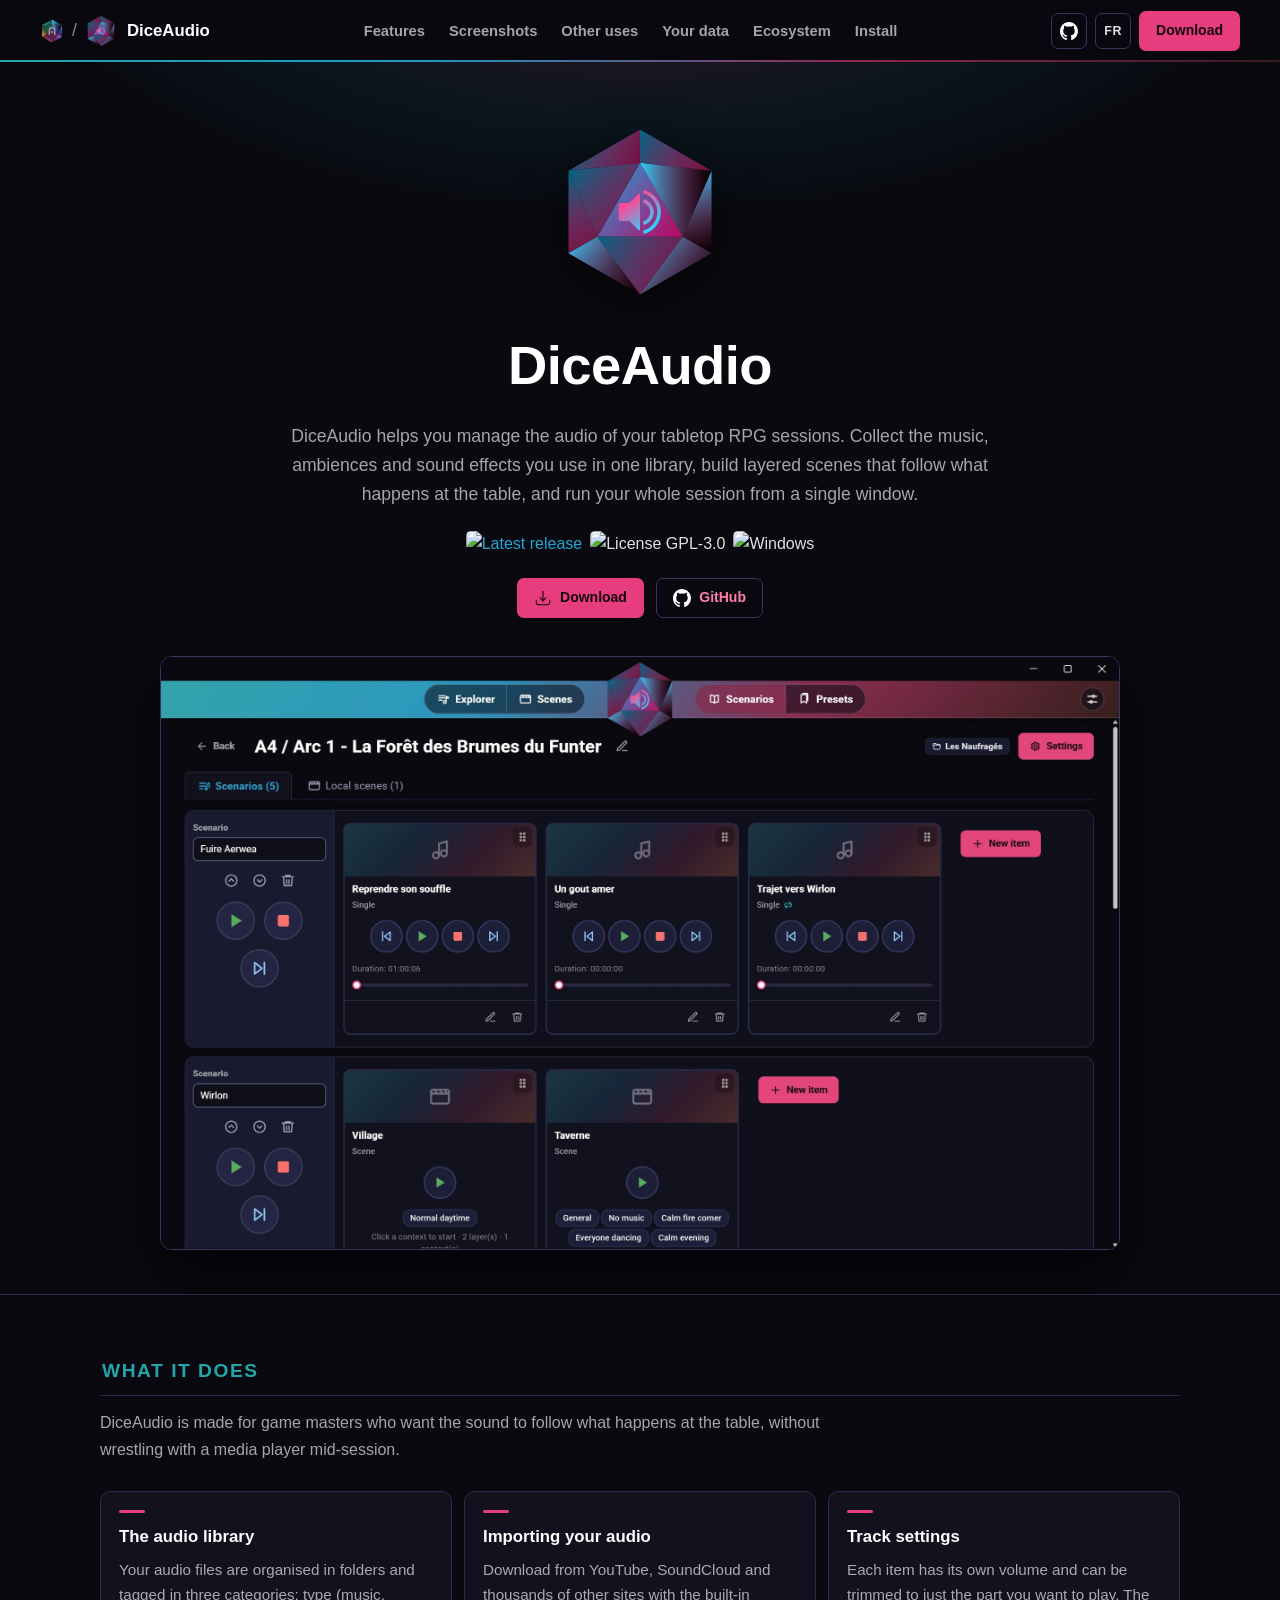
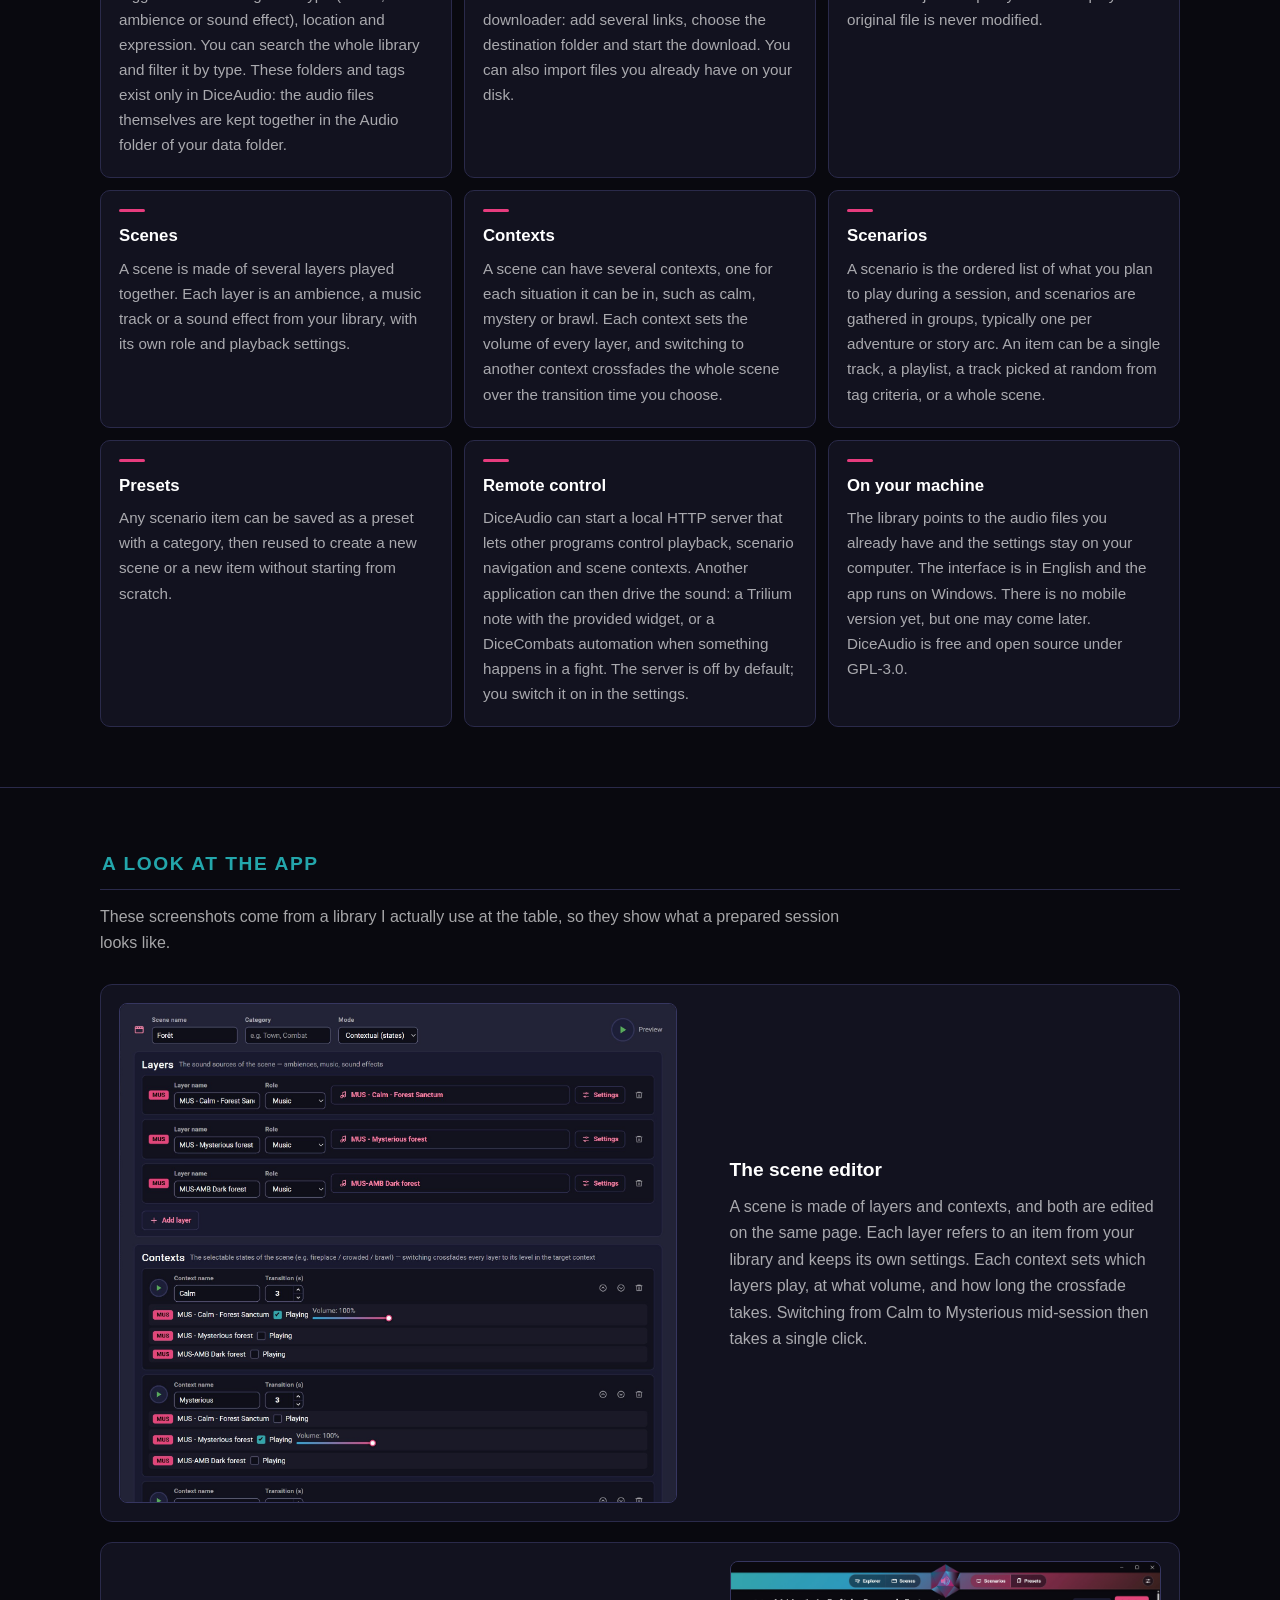
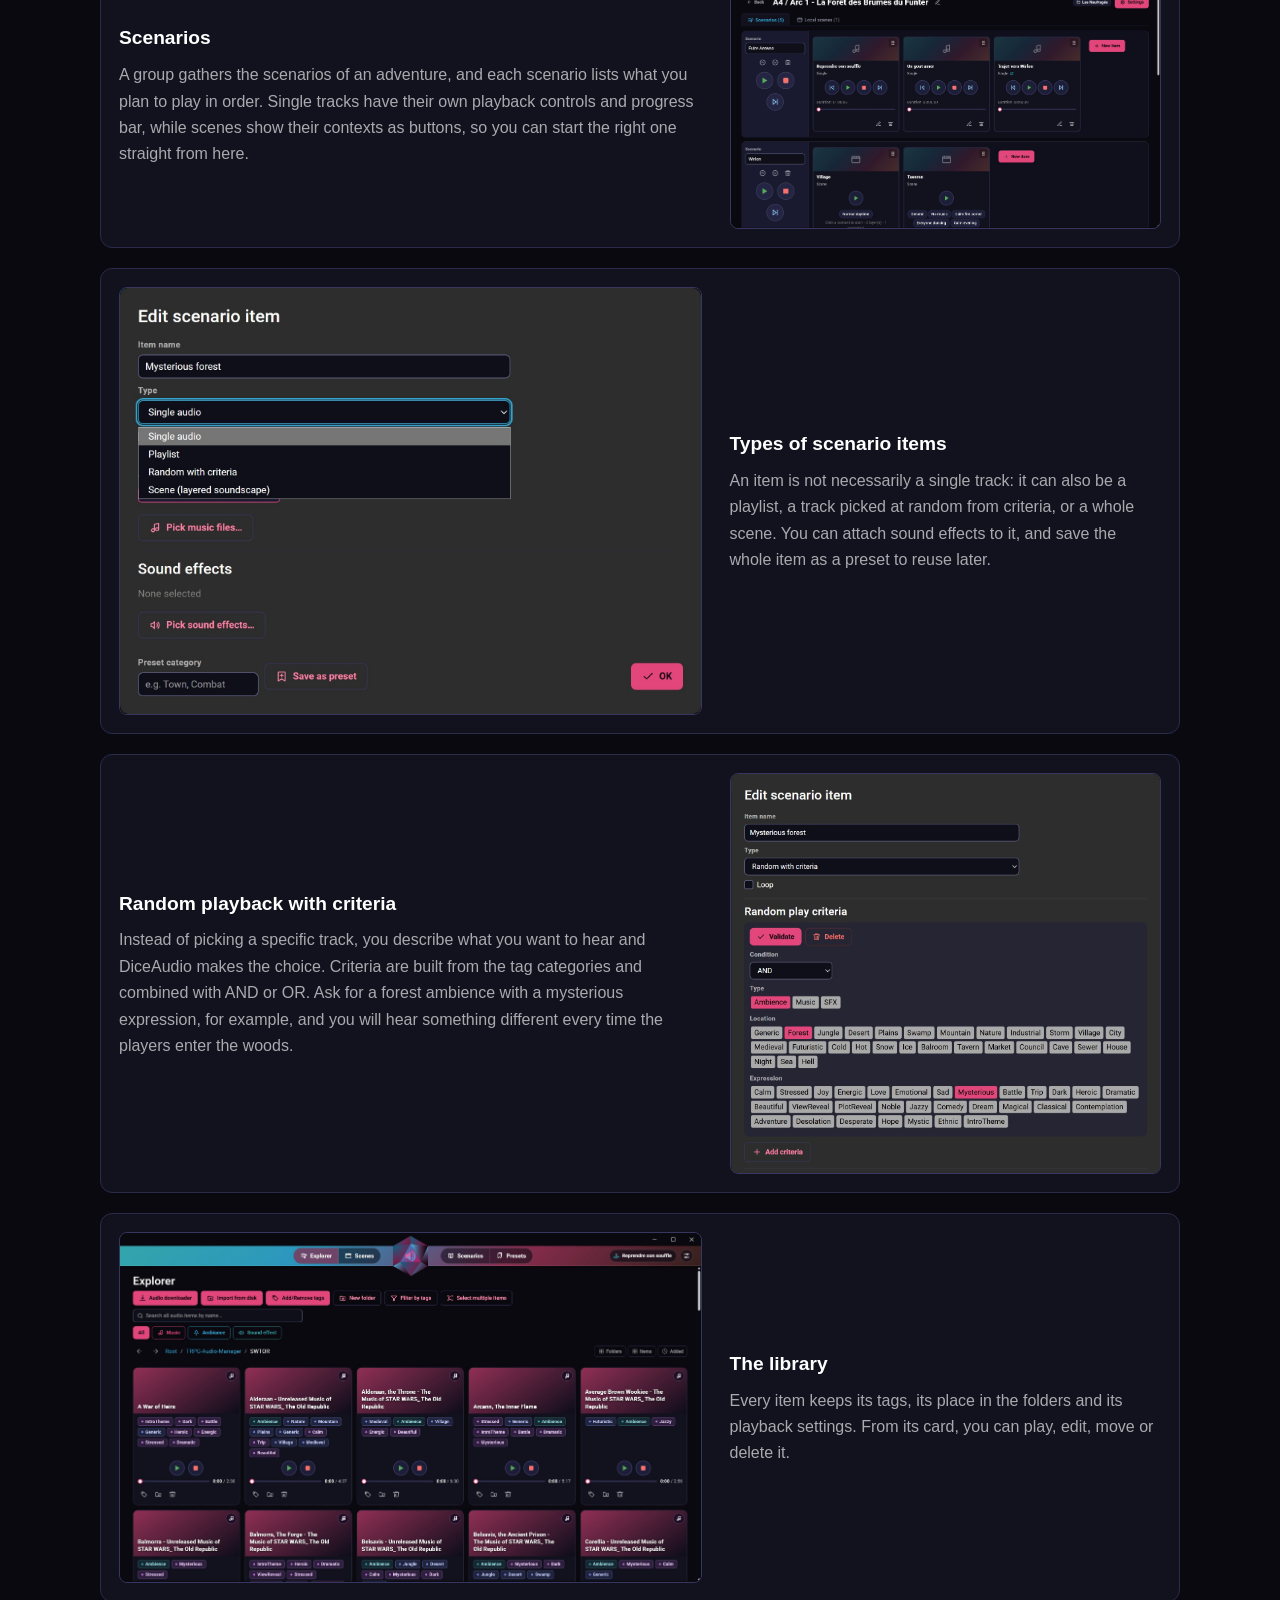
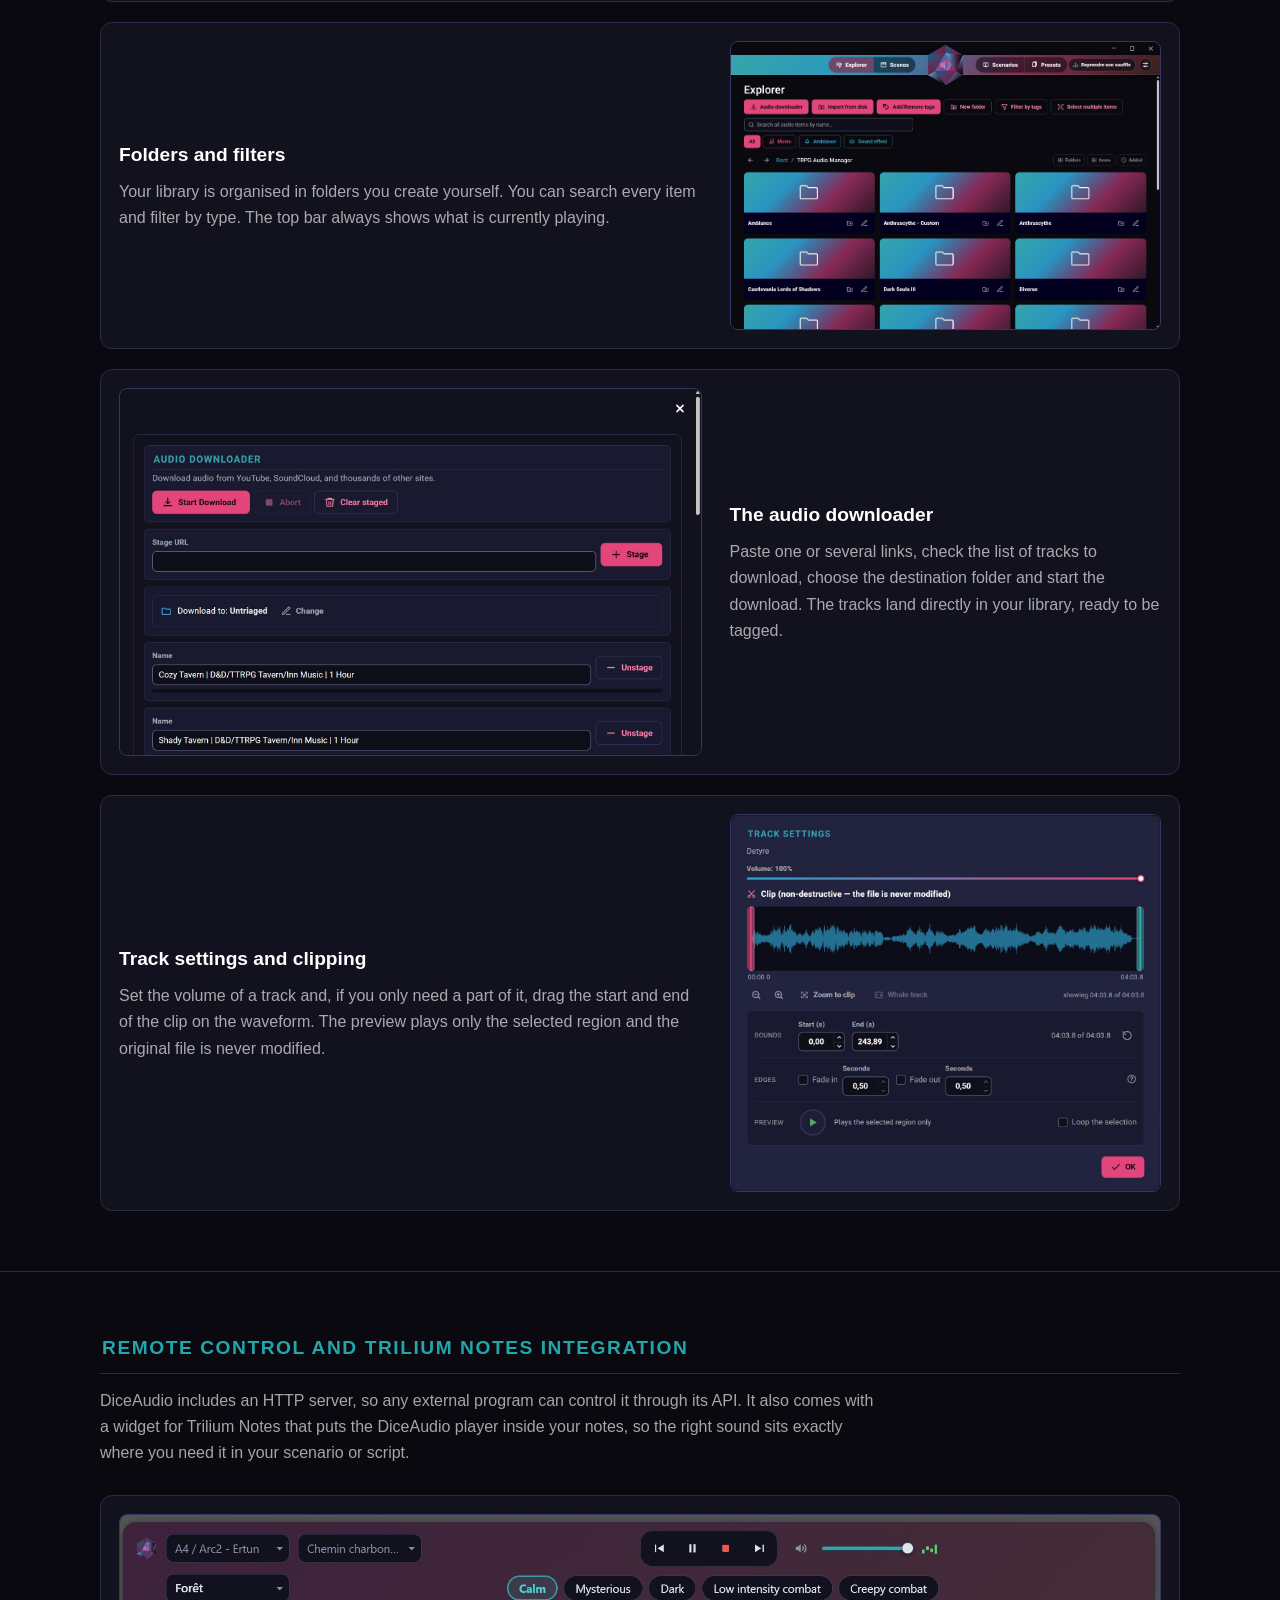
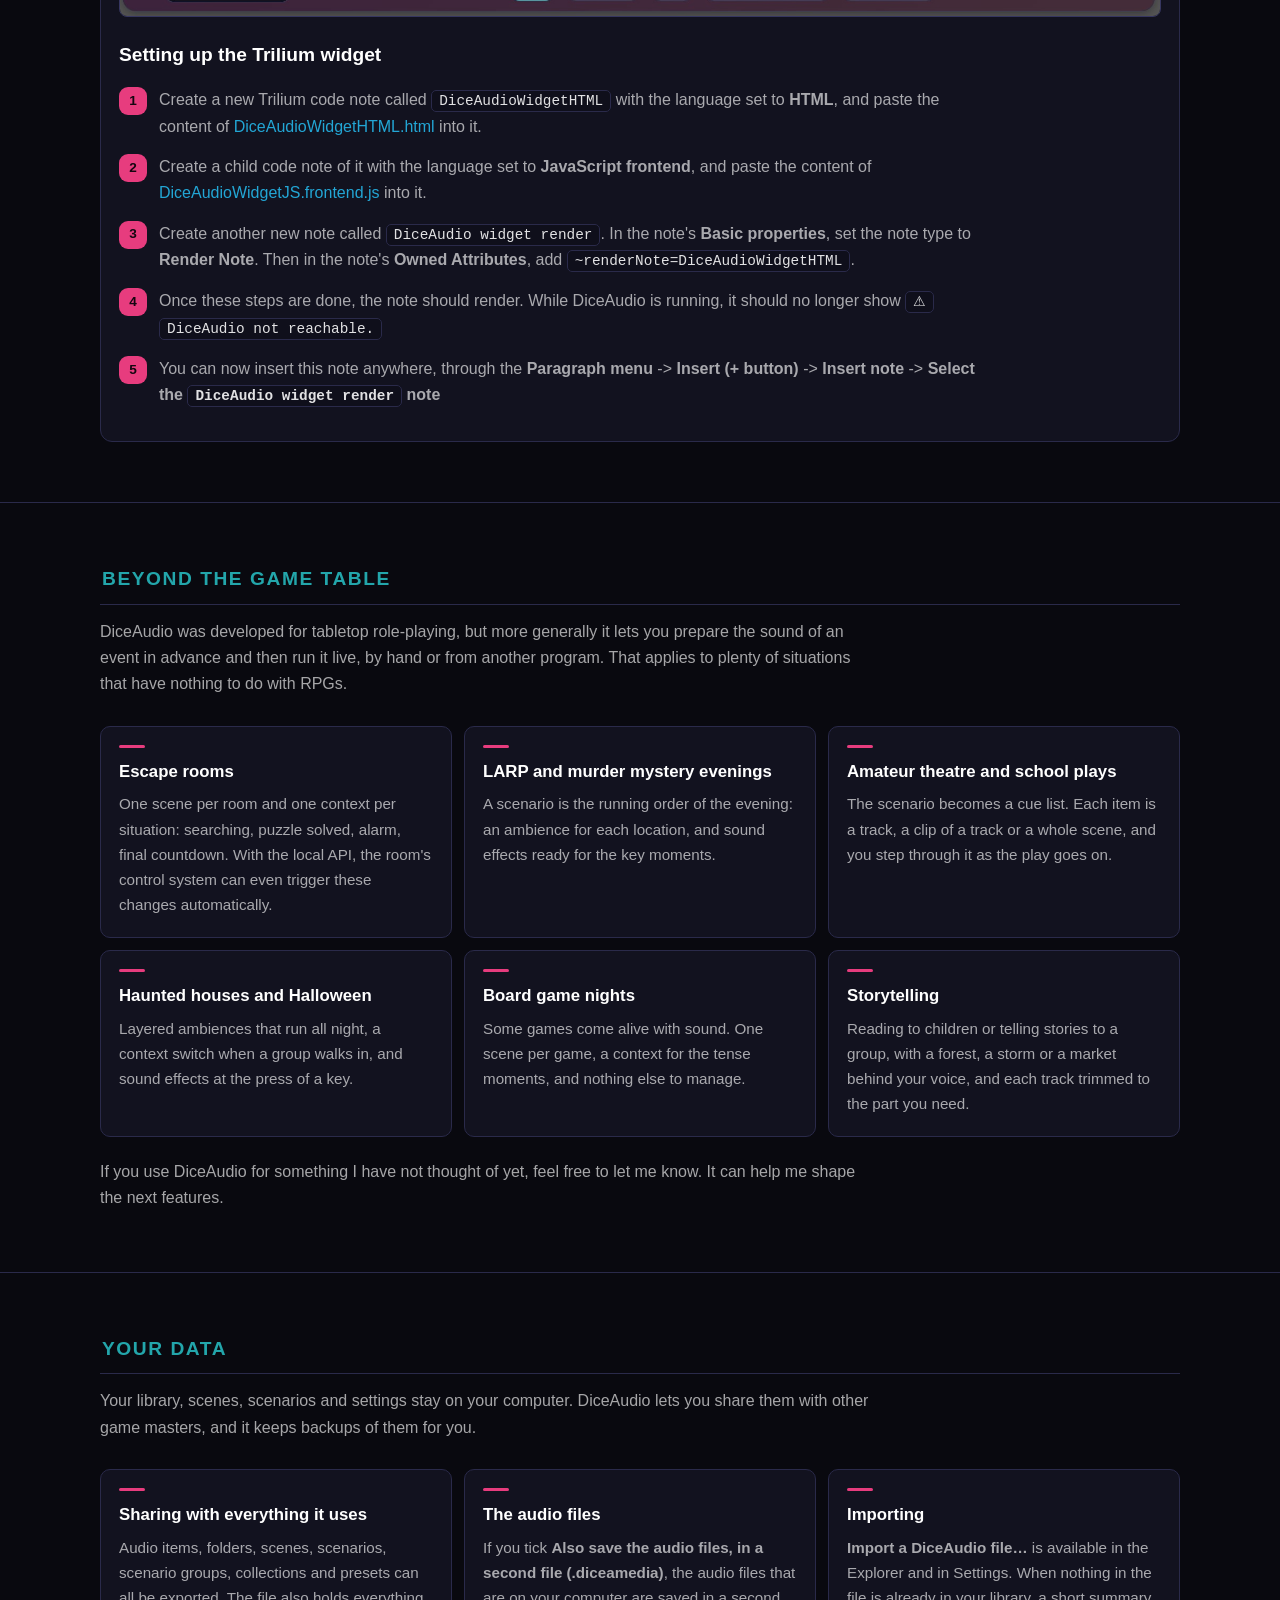
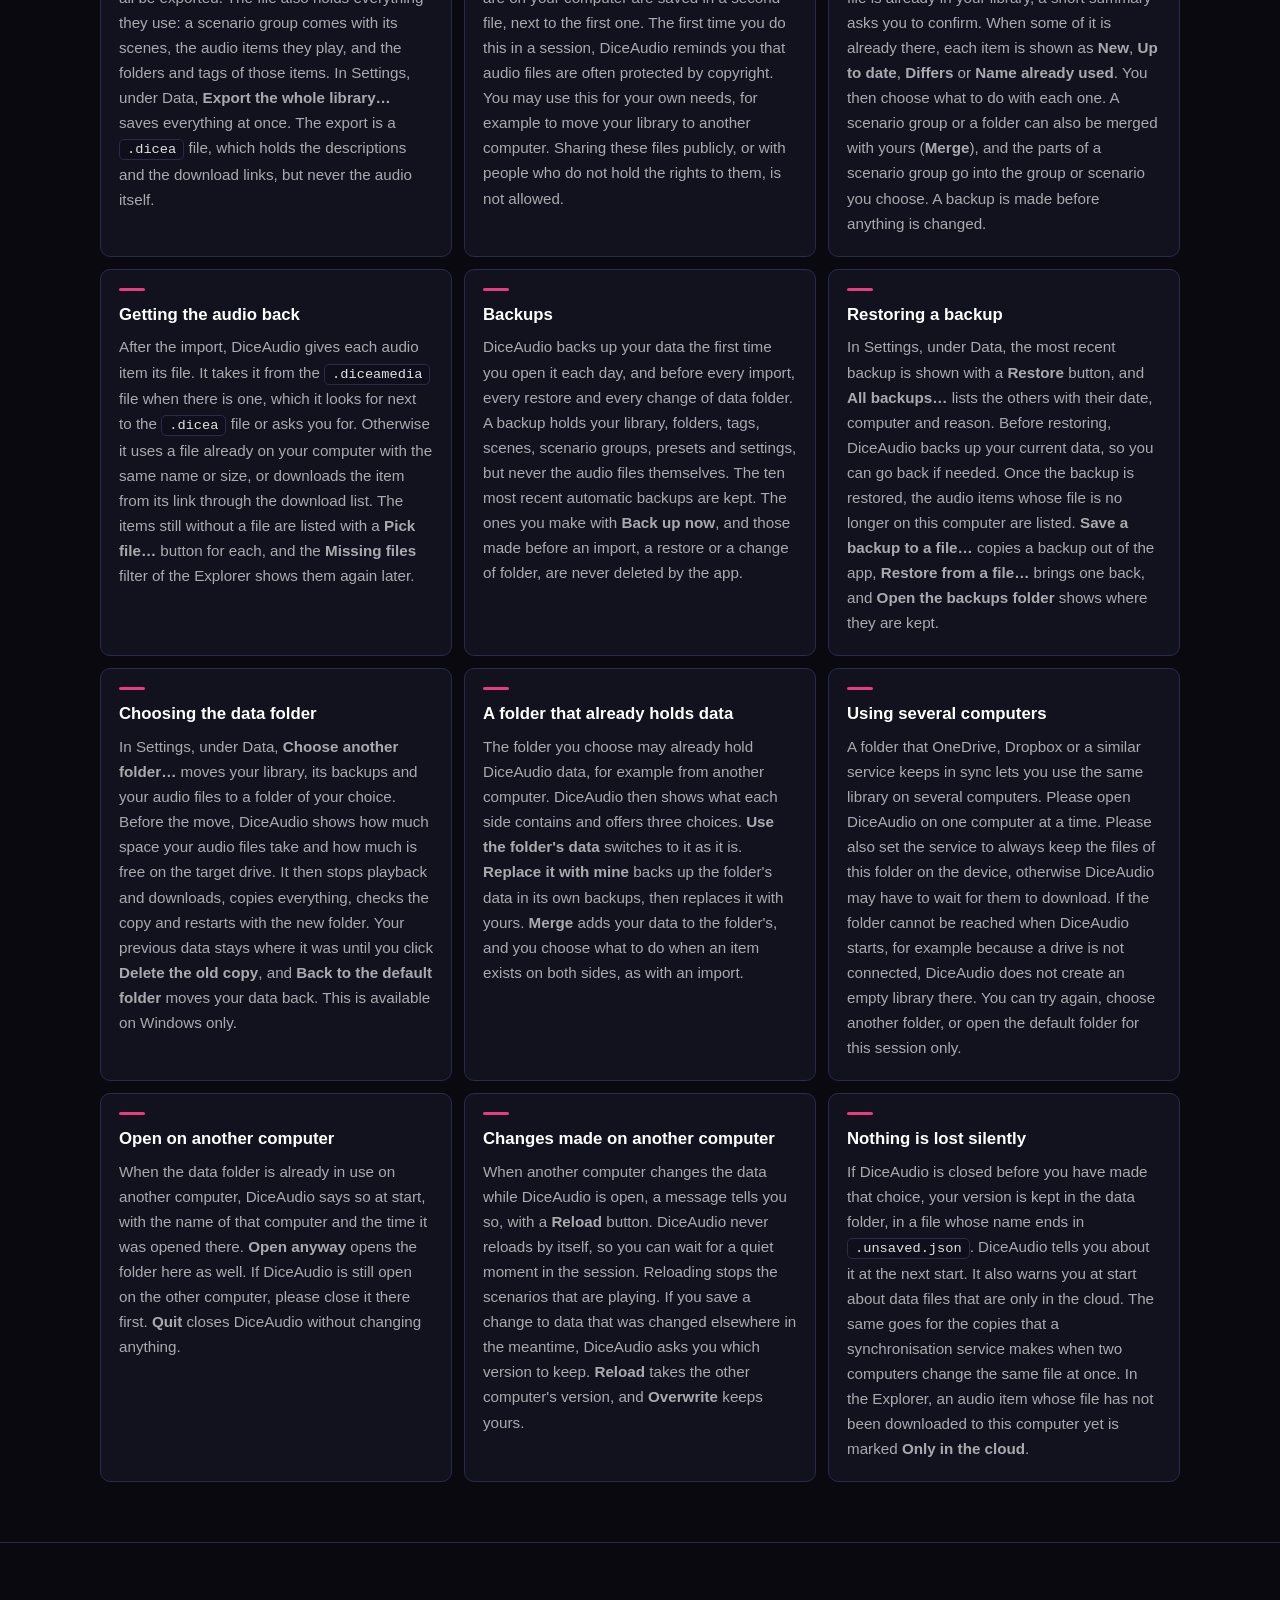
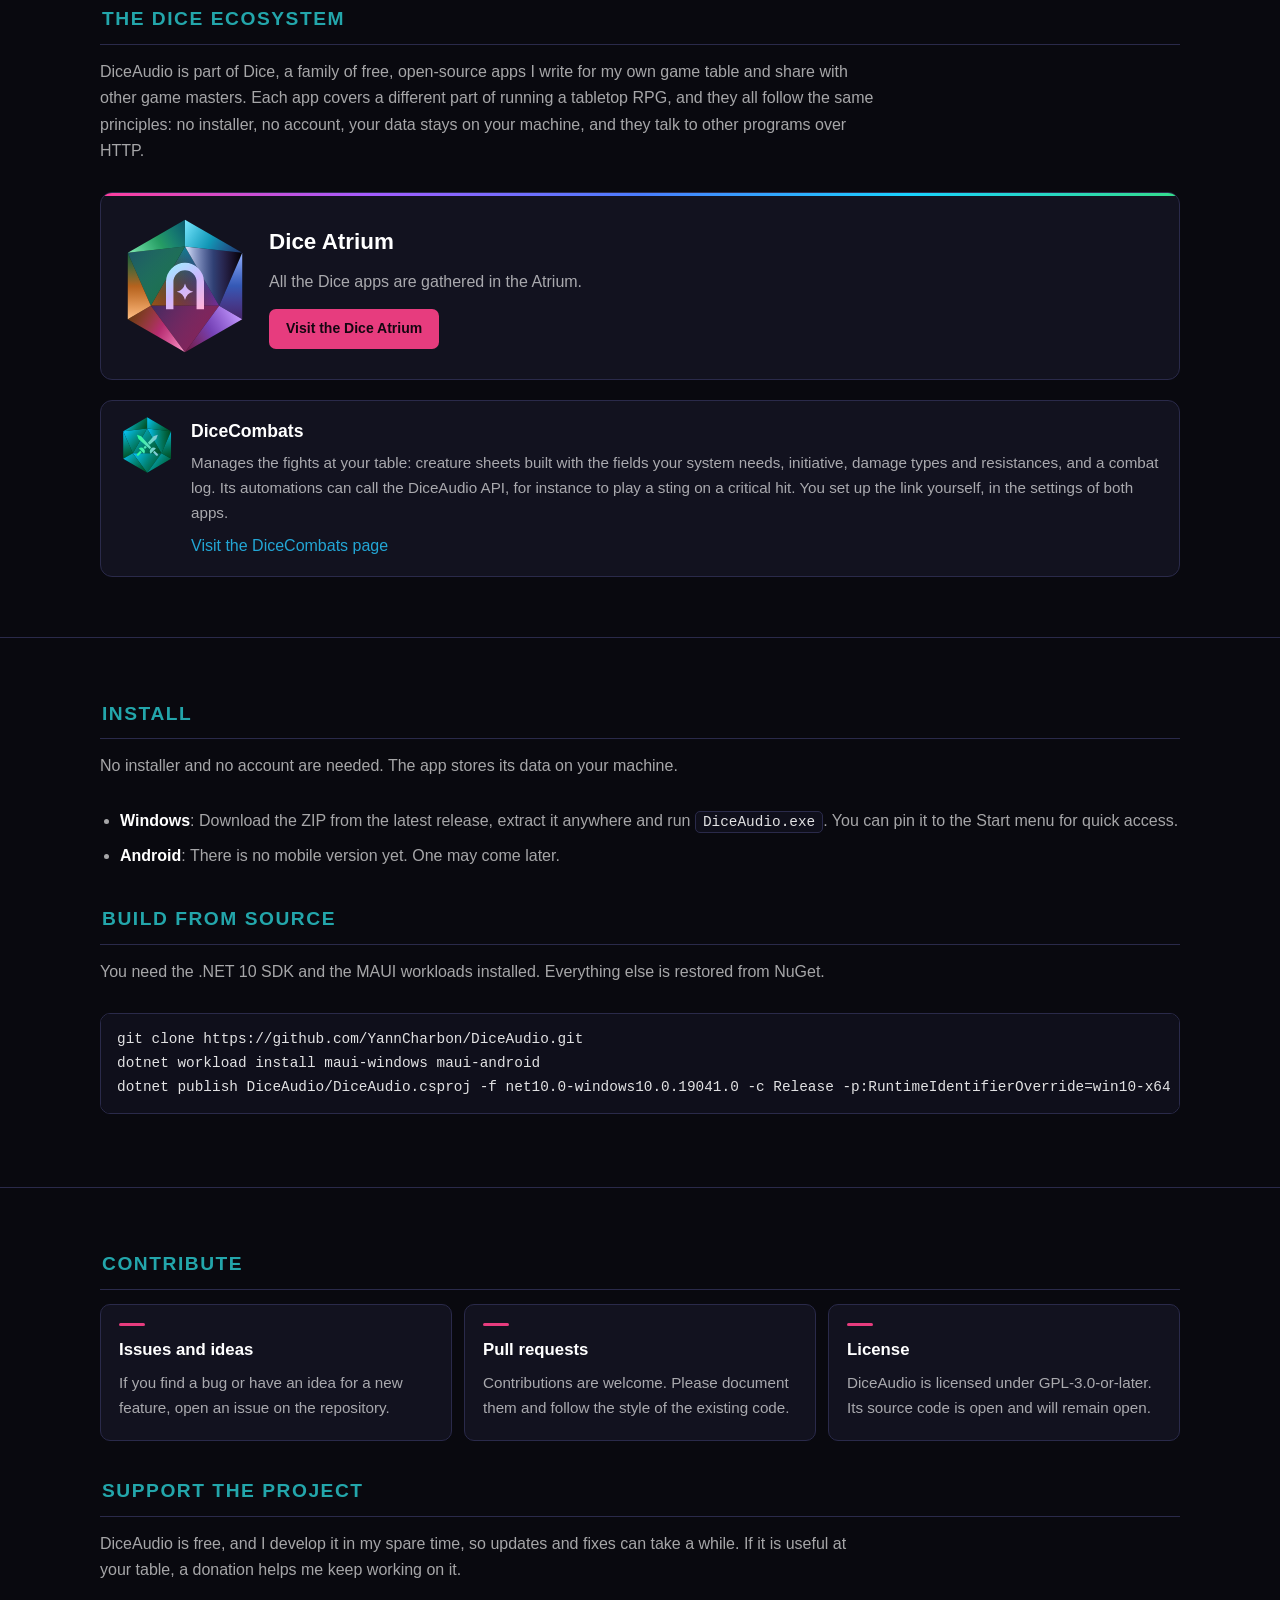
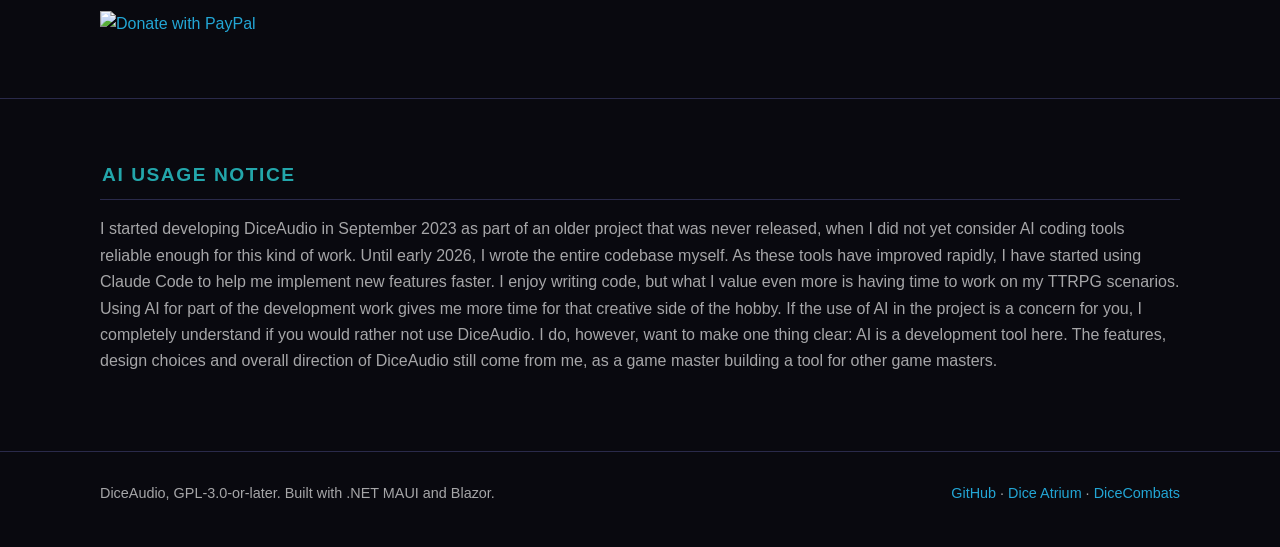
==== commit ca181841: "Describe sharing, backups and the data folder on the website" ====
--- a/docs/index.html
+++ b/docs/index.html
@@ -48,6 +48,7 @@
                 <a href="#features">Features</a>
                 <a href="#screenshots">Screenshots</a>
                 <a href="#beyond">Other uses</a>
+                <a href="#data">Your data</a>
                 <a href="#ecosystem">Ecosystem</a>
                 <a href="#install">Install</a>
             </nav>
@@ -91,7 +92,7 @@
             <div class="cards">
                 <div class="card">
                     <h3>The audio library</h3>
-                    <p>Your audio files are organised in folders and tagged in three categories: type (music, ambience or sound effect), location and expression. You can search the whole library and filter it by type, and the files themselves stay where you put them on your disk.</p>
+                    <p>Your audio files are organised in folders and tagged in three categories: type (music, ambience or sound effect), location and expression. You can search the whole library and filter it by type. These folders and tags exist only in DiceAudio: the audio files themselves are kept together in the Audio folder of your data folder.</p>
                 </div>
                 <div class="card">
                     <h3>Importing your audio</h3>
@@ -248,6 +249,63 @@
         </div>
     </section>
 
+    <section id="data">
+        <div class="wrap">
+            <h2>Your data</h2>
+            <p class="lead">Your library, scenes, scenarios and settings stay on your computer. DiceAudio lets you share them with other game masters, and it keeps backups of them for you.</p>
+            <div class="cards">
+                <div class="card">
+                    <h3>Sharing with everything it uses</h3>
+                    <p>Audio items, folders, scenes, scenarios, scenario groups, collections and presets can all be exported. The file also holds everything they use: a scenario group comes with its scenes, the audio items they play, and the folders and tags of those items. In Settings, under Data, <strong>Export the whole library…</strong> saves everything at once. The export is a <span class="code-style">.dicea</span> file, which holds the descriptions and the download links, but never the audio itself.</p>
+                </div>
+                <div class="card">
+                    <h3>The audio files</h3>
+                    <p>If you tick <strong>Also save the audio files, in a second file (.diceamedia)</strong>, the audio files that are on your computer are saved in a second file, next to the first one. The first time you do this in a session, DiceAudio reminds you that audio files are often protected by copyright. You may use this for your own needs, for example to move your library to another computer. Sharing these files publicly, or with people who do not hold the rights to them, is not allowed.</p>
+                </div>
+                <div class="card">
+                    <h3>Importing</h3>
+                    <p><strong>Import a DiceAudio file…</strong> is available in the Explorer and in Settings. When nothing in the file is already in your library, a short summary asks you to confirm. When some of it is already there, each item is shown as <strong>New</strong>, <strong>Up to date</strong>, <strong>Differs</strong> or <strong>Name already used</strong>. You then choose what to do with each one. A scenario group or a folder can also be merged with yours (<strong>Merge</strong>), and the parts of a scenario group go into the group or scenario you choose. A backup is made before anything is changed.</p>
+                </div>
+                <div class="card">
+                    <h3>Getting the audio back</h3>
+                    <p>After the import, DiceAudio gives each audio item its file. It takes it from the <span class="code-style">.diceamedia</span> file when there is one, which it looks for next to the <span class="code-style">.dicea</span> file or asks you for. Otherwise it uses a file already on your computer with the same name or size, or downloads the item from its link through the download list. The items still without a file are listed with a <strong>Pick file…</strong> button for each, and the <strong>Missing files</strong> filter of the Explorer shows them again later.</p>
+                </div>
+                <div class="card">
+                    <h3>Backups</h3>
+                    <p>DiceAudio backs up your data the first time you open it each day, and before every import, every restore and every change of data folder. A backup holds your library, folders, tags, scenes, scenario groups, presets and settings, but never the audio files themselves. The ten most recent automatic backups are kept. The ones you make with <strong>Back up now</strong>, and those made before an import, a restore or a change of folder, are never deleted by the app.</p>
+                </div>
+                <div class="card">
+                    <h3>Restoring a backup</h3>
+                    <p>In Settings, under Data, the most recent backup is shown with a <strong>Restore</strong> button, and <strong>All backups…</strong> lists the others with their date, computer and reason. Before restoring, DiceAudio backs up your current data, so you can go back if needed. Once the backup is restored, the audio items whose file is no longer on this computer are listed. <strong>Save a backup to a file…</strong> copies a backup out of the app, <strong>Restore from a file…</strong> brings one back, and <strong>Open the backups folder</strong> shows where they are kept.</p>
+                </div>
+                <div class="card">
+                    <h3>Choosing the data folder</h3>
+                    <p>In Settings, under Data, <strong>Choose another folder…</strong> moves your library, its backups and your audio files to a folder of your choice. Before the move, DiceAudio shows how much space your audio files take and how much is free on the target drive. It then stops playback and downloads, copies everything, checks the copy and restarts with the new folder. Your previous data stays where it was until you click <strong>Delete the old copy</strong>, and <strong>Back to the default folder</strong> moves your data back. This is available on Windows only.</p>
+                </div>
+                <div class="card">
+                    <h3>A folder that already holds data</h3>
+                    <p>The folder you choose may already hold DiceAudio data, for example from another computer. DiceAudio then shows what each side contains and offers three choices. <strong>Use the folder's data</strong> switches to it as it is. <strong>Replace it with mine</strong> backs up the folder's data in its own backups, then replaces it with yours. <strong>Merge</strong> adds your data to the folder's, and you choose what to do when an item exists on both sides, as with an import.</p>
+                </div>
+                <div class="card">
+                    <h3>Using several computers</h3>
+                    <p>A folder that OneDrive, Dropbox or a similar service keeps in sync lets you use the same library on several computers. Please open DiceAudio on one computer at a time. Please also set the service to always keep the files of this folder on the device, otherwise DiceAudio may have to wait for them to download. If the folder cannot be reached when DiceAudio starts, for example because a drive is not connected, DiceAudio does not create an empty library there. You can try again, choose another folder, or open the default folder for this session only.</p>
+                </div>
+                <div class="card">
+                    <h3>Open on another computer</h3>
+                    <p>When the data folder is already in use on another computer, DiceAudio says so at start, with the name of that computer and the time it was opened there. <strong>Open anyway</strong> opens the folder here as well. If DiceAudio is still open on the other computer, please close it there first. <strong>Quit</strong> closes DiceAudio without changing anything.</p>
+                </div>
+                <div class="card">
+                    <h3>Changes made on another computer</h3>
+                    <p>When another computer changes the data while DiceAudio is open, a message tells you so, with a <strong>Reload</strong> button. DiceAudio never reloads by itself, so you can wait for a quiet moment in the session. Reloading stops the scenarios that are playing. If you save a change to data that was changed elsewhere in the meantime, DiceAudio asks you which version to keep. <strong>Reload</strong> takes the other computer's version, and <strong>Overwrite</strong> keeps yours.</p>
+                </div>
+                <div class="card">
+                    <h3>Nothing is lost silently</h3>
+                    <p>If DiceAudio is closed before you have made that choice, your version is kept in the data folder, in a file whose name ends in <span class="code-style">.unsaved.json</span>. DiceAudio tells you about it at the next start. It also warns you at start about data files that are only in the cloud. The same goes for the copies that a synchronisation service makes when two computers change the same file at once. In the Explorer, an audio item whose file has not been downloaded to this computer yet is marked <strong>Only in the cloud</strong>.</p>
+                </div>
+            </div>
+        </div>
+    </section>
+
     <section id="ecosystem">
         <div class="wrap">
             <h2>The Dice ecosystem</h2>
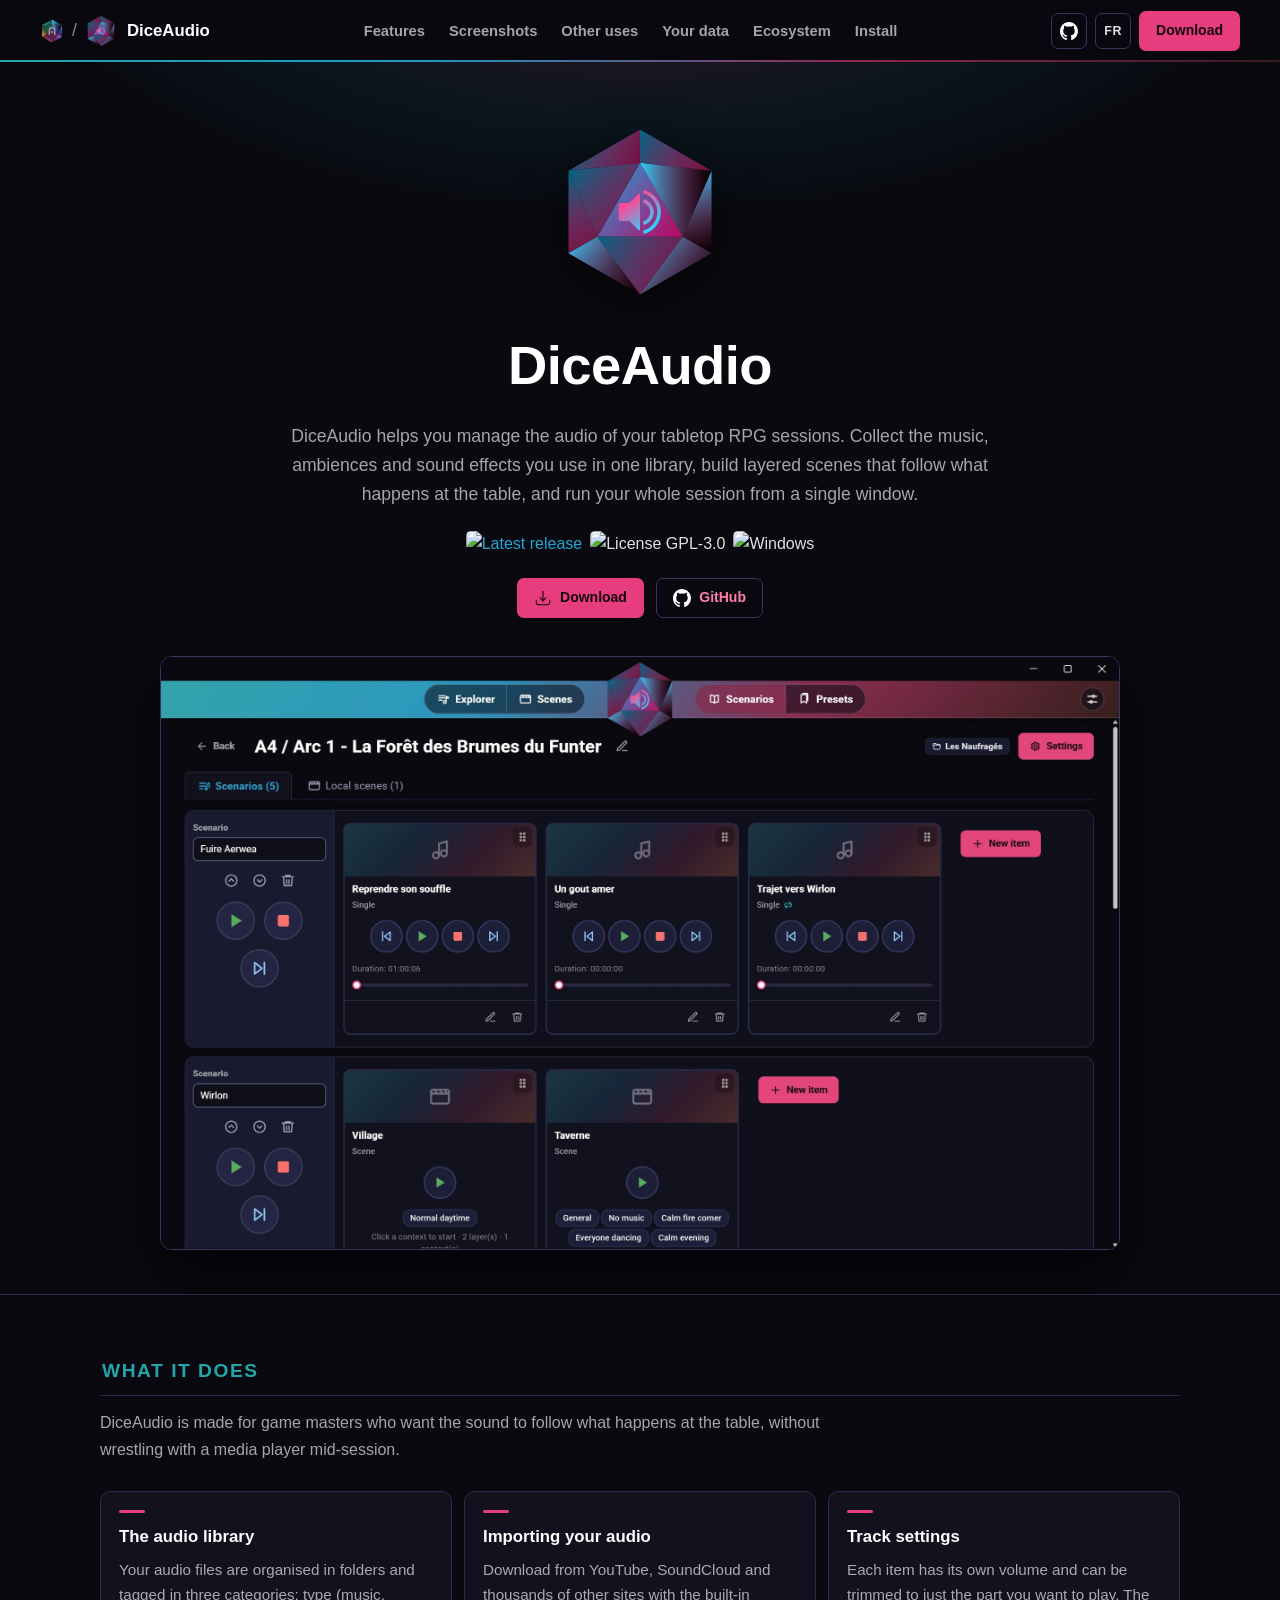
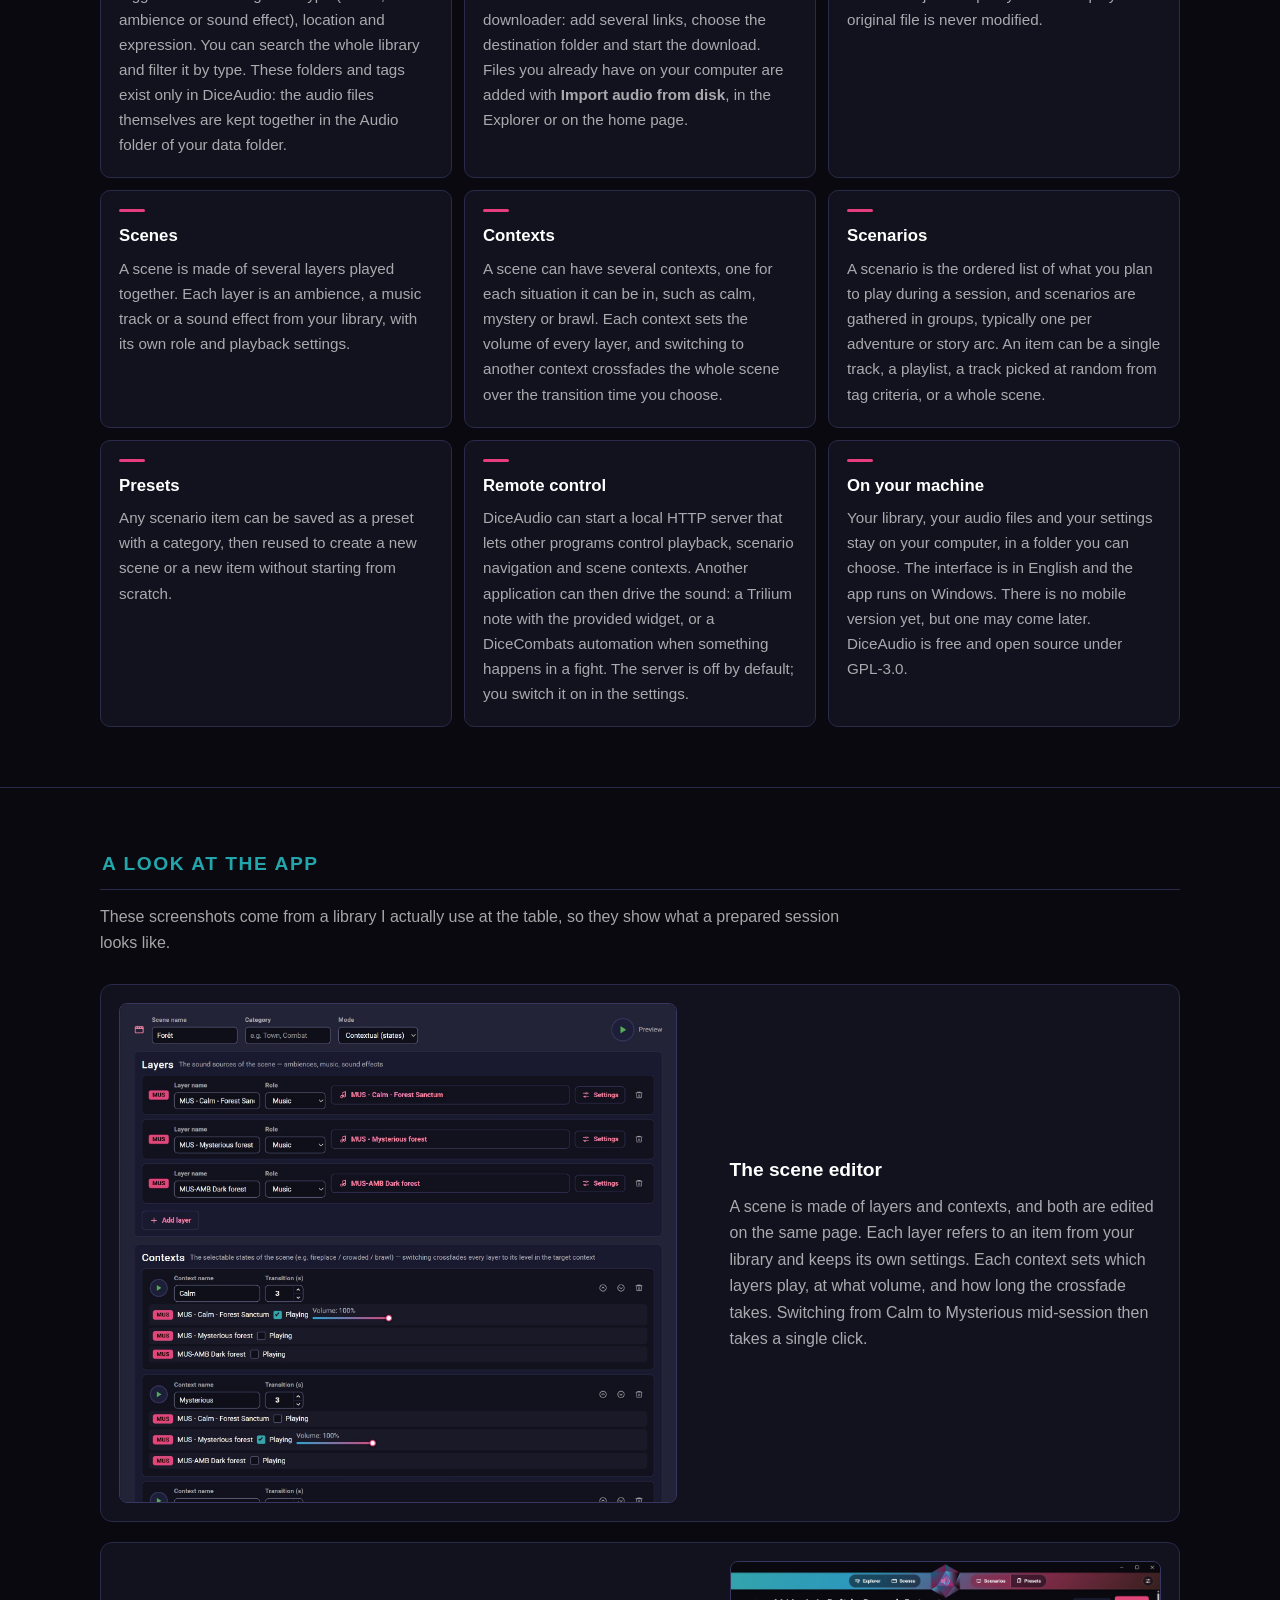
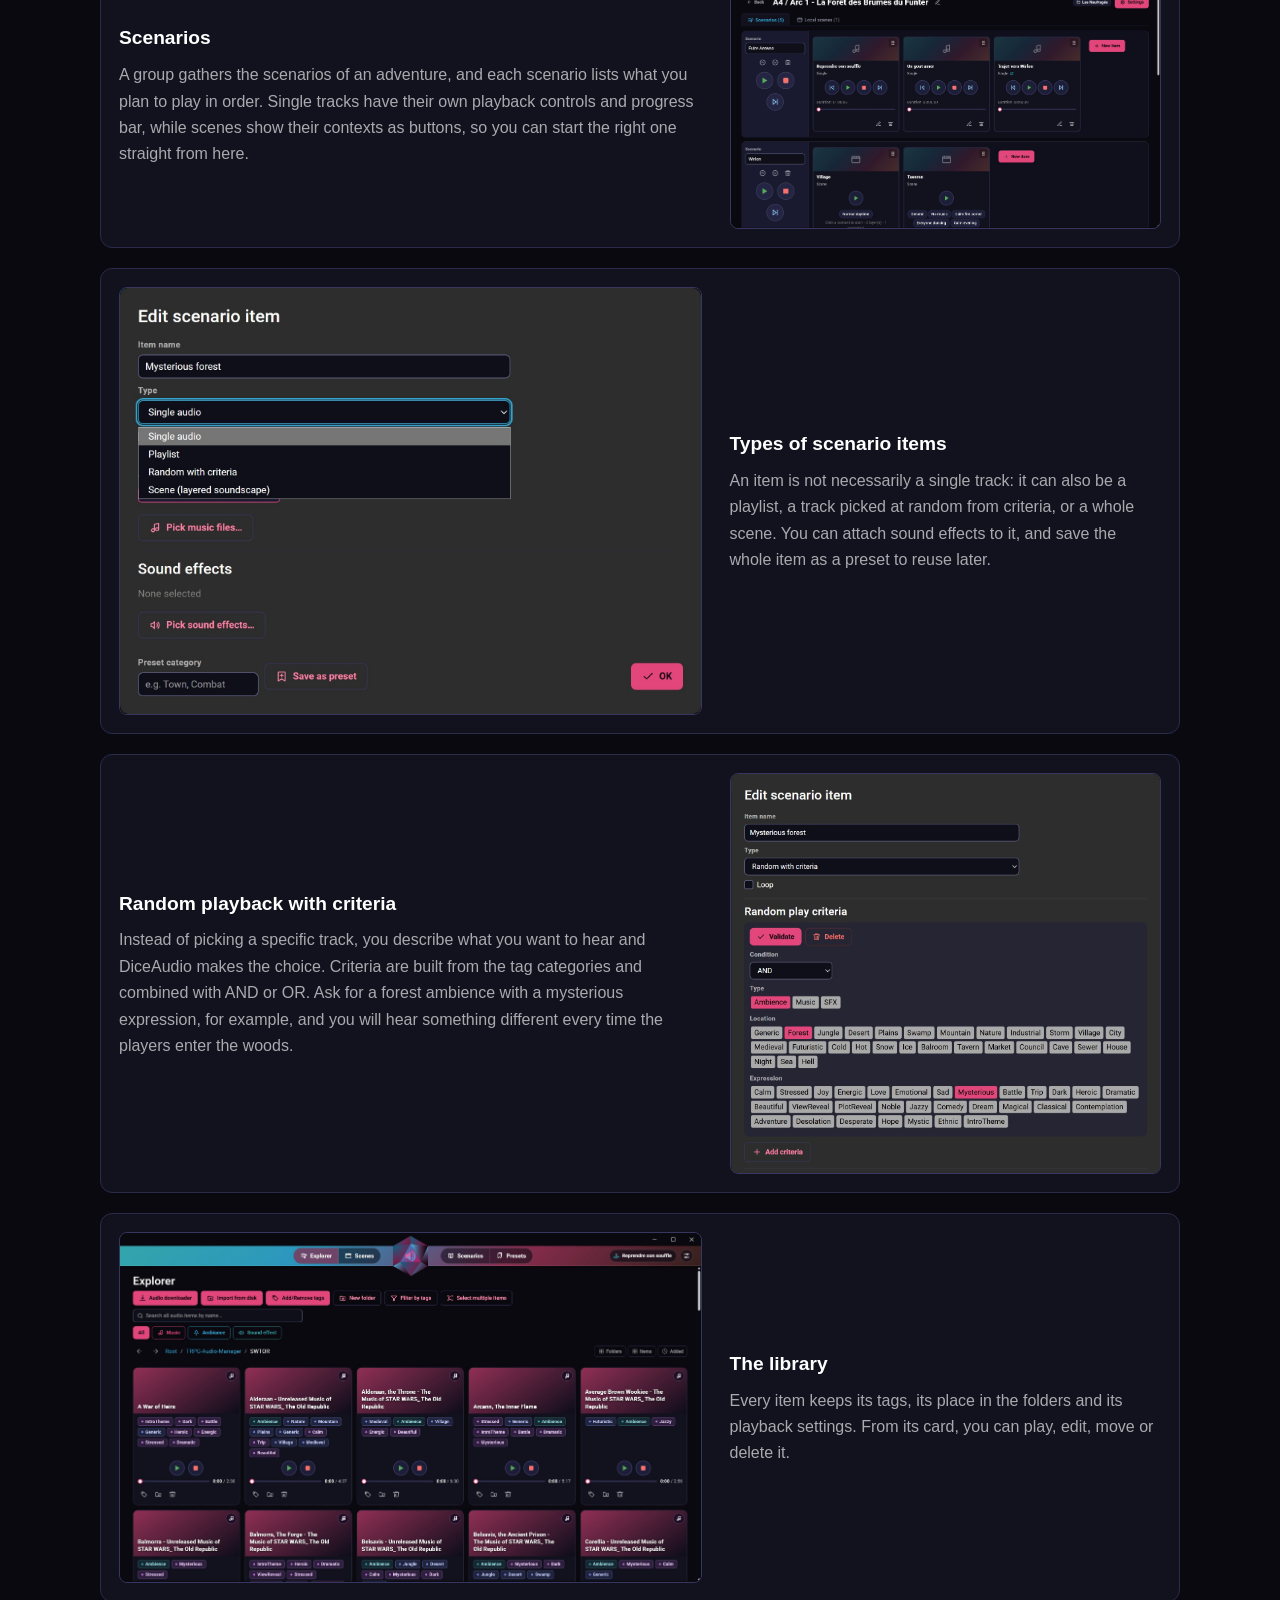
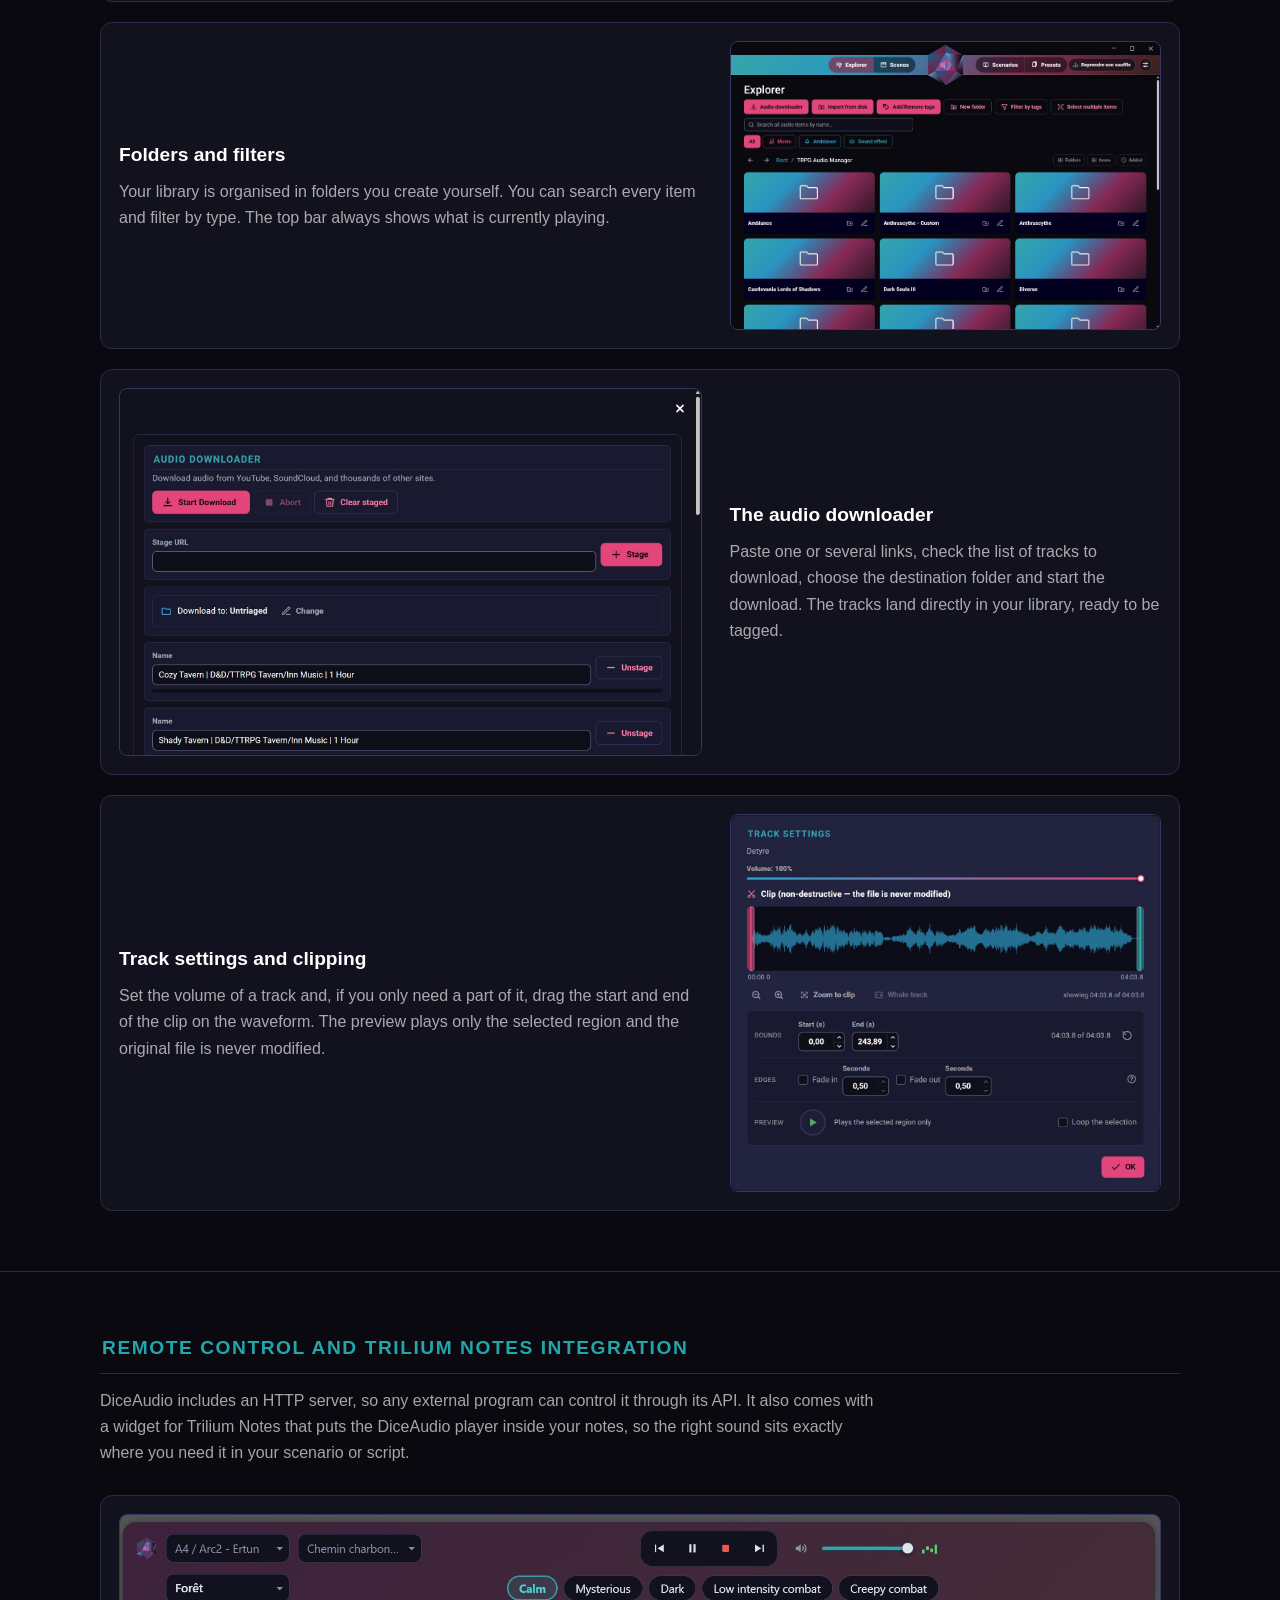
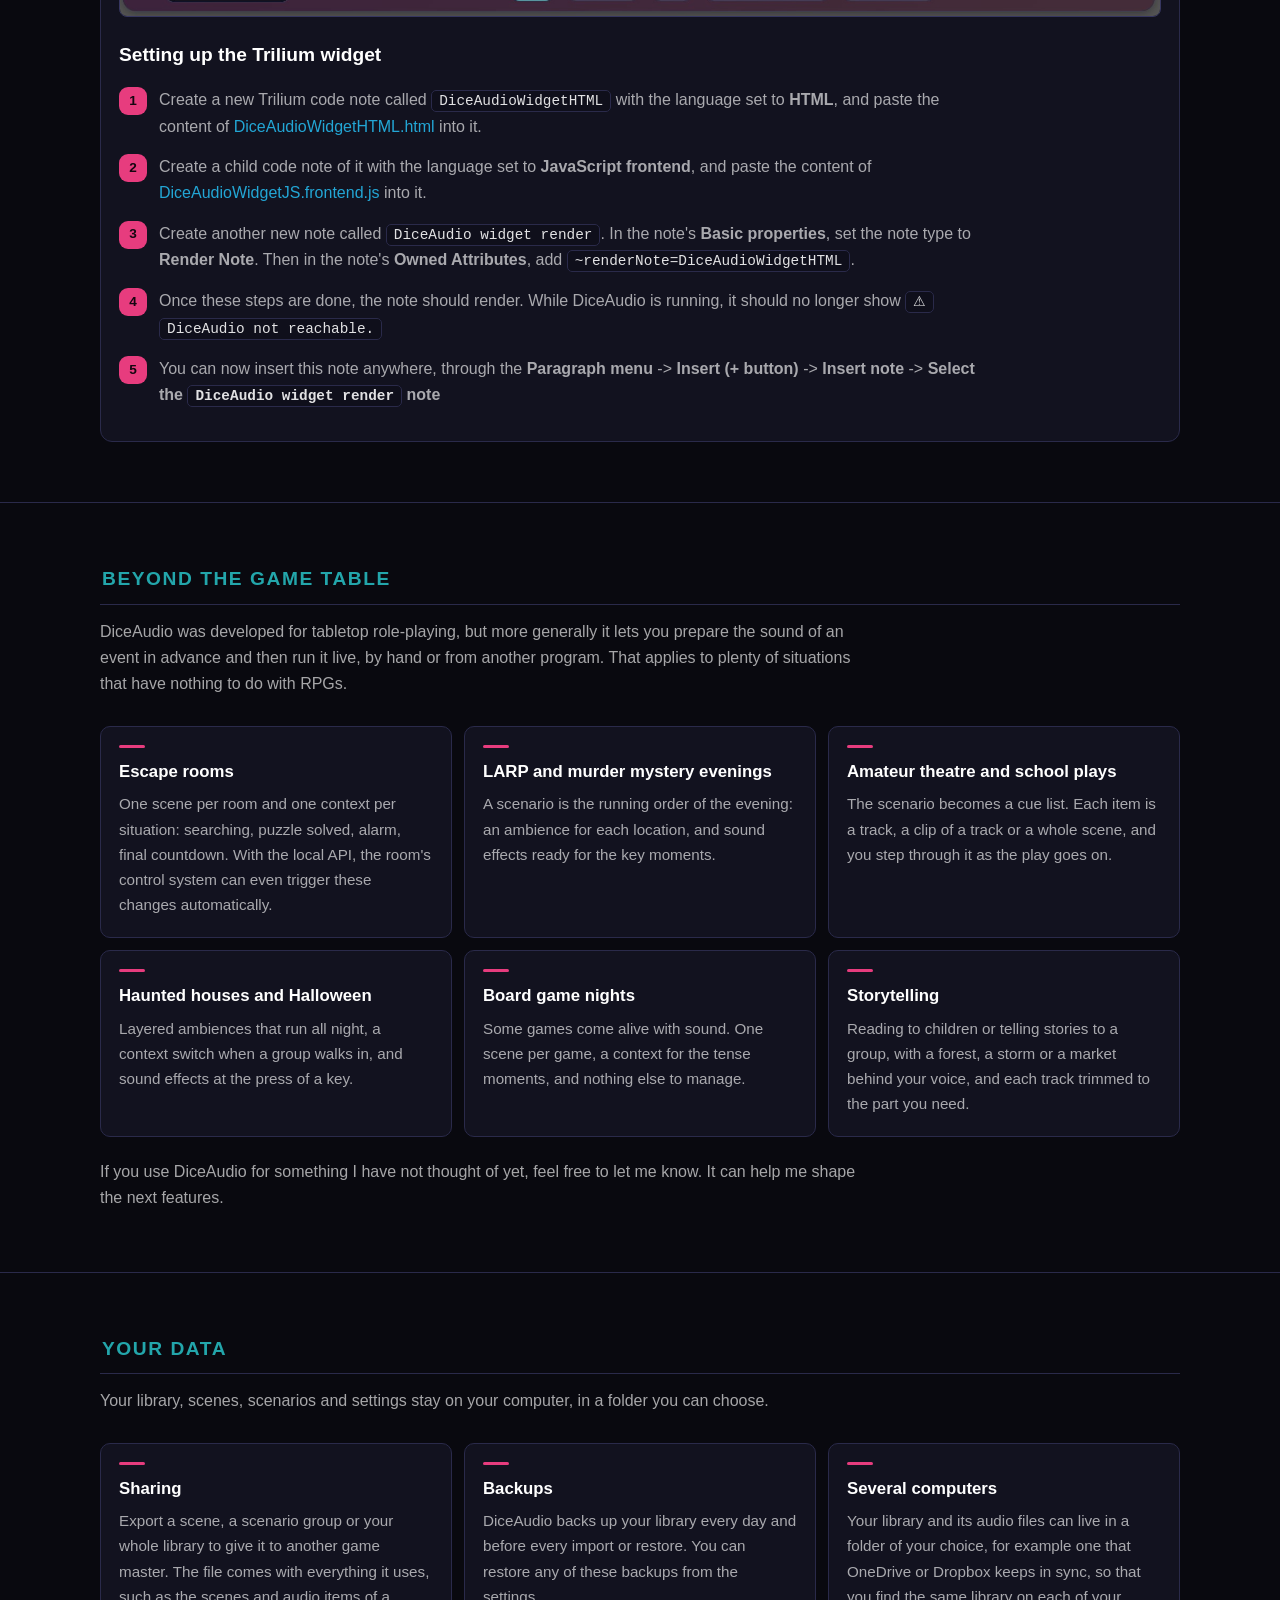
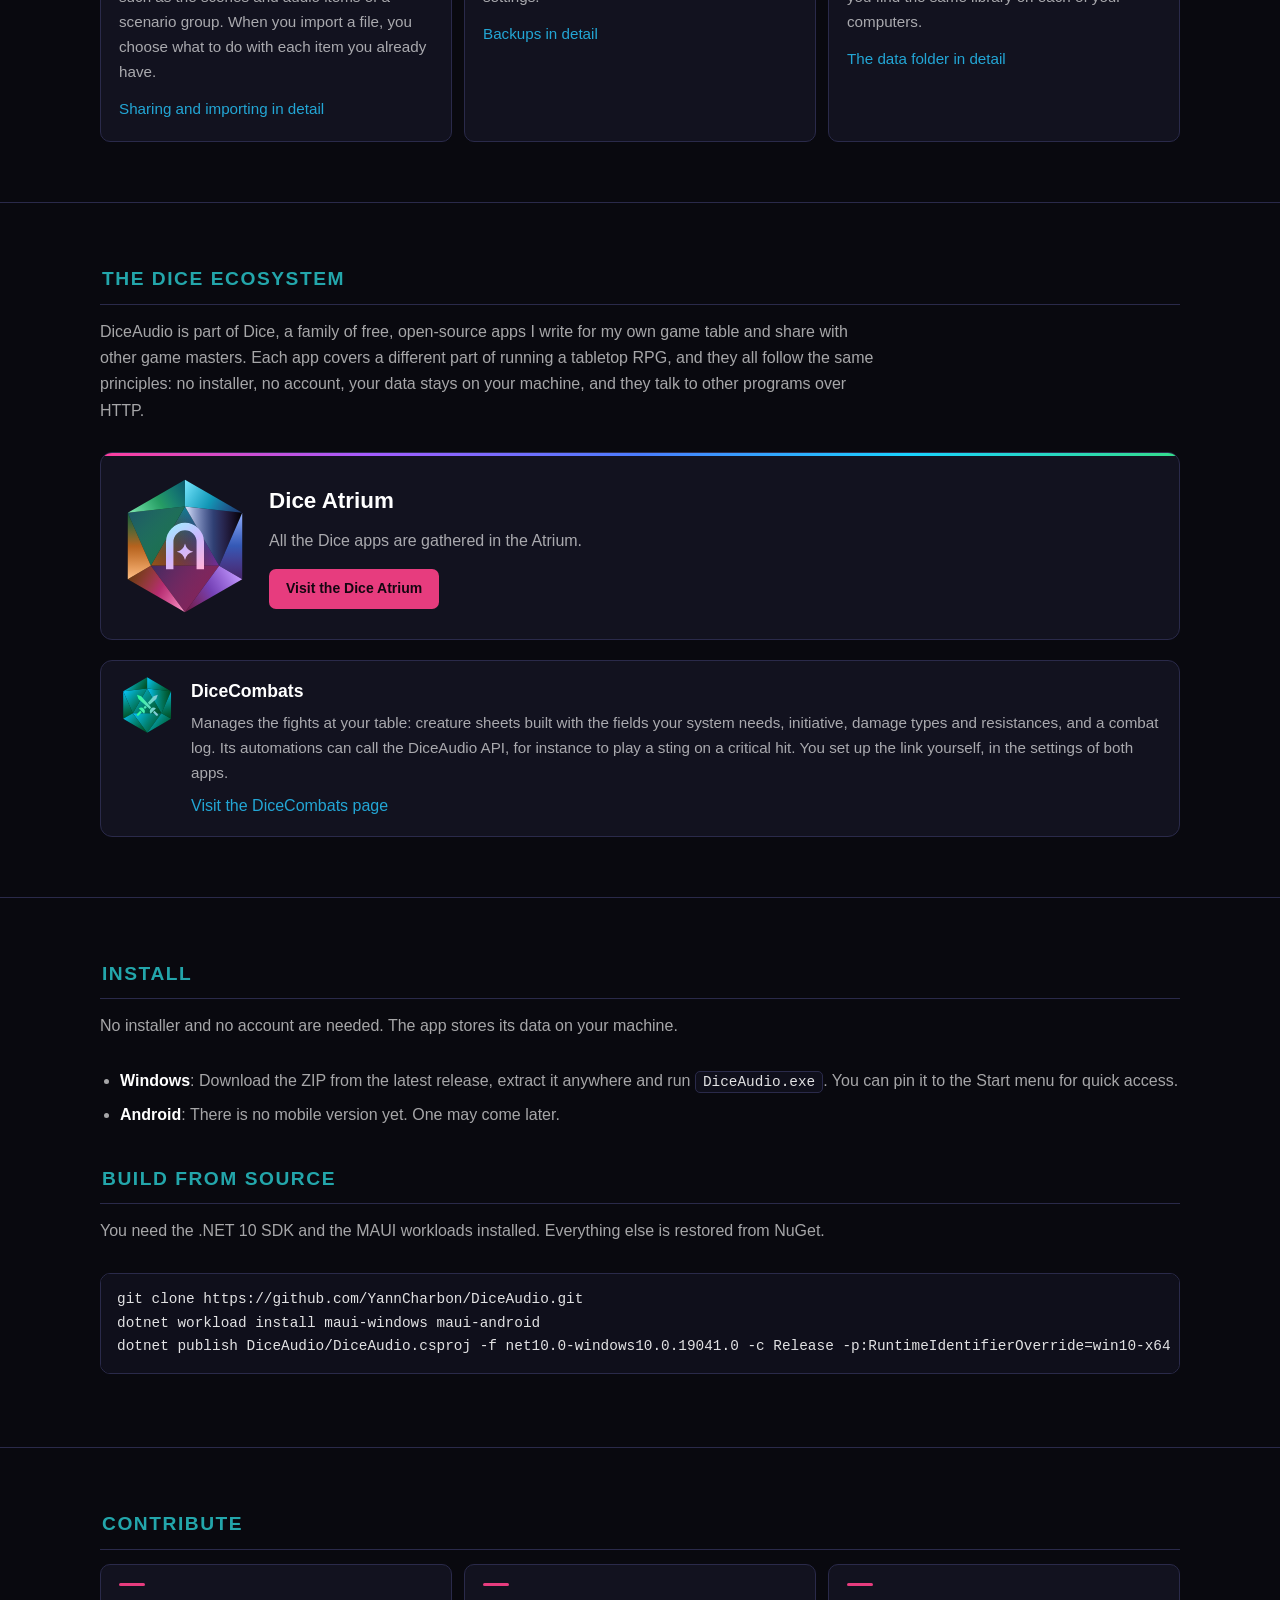
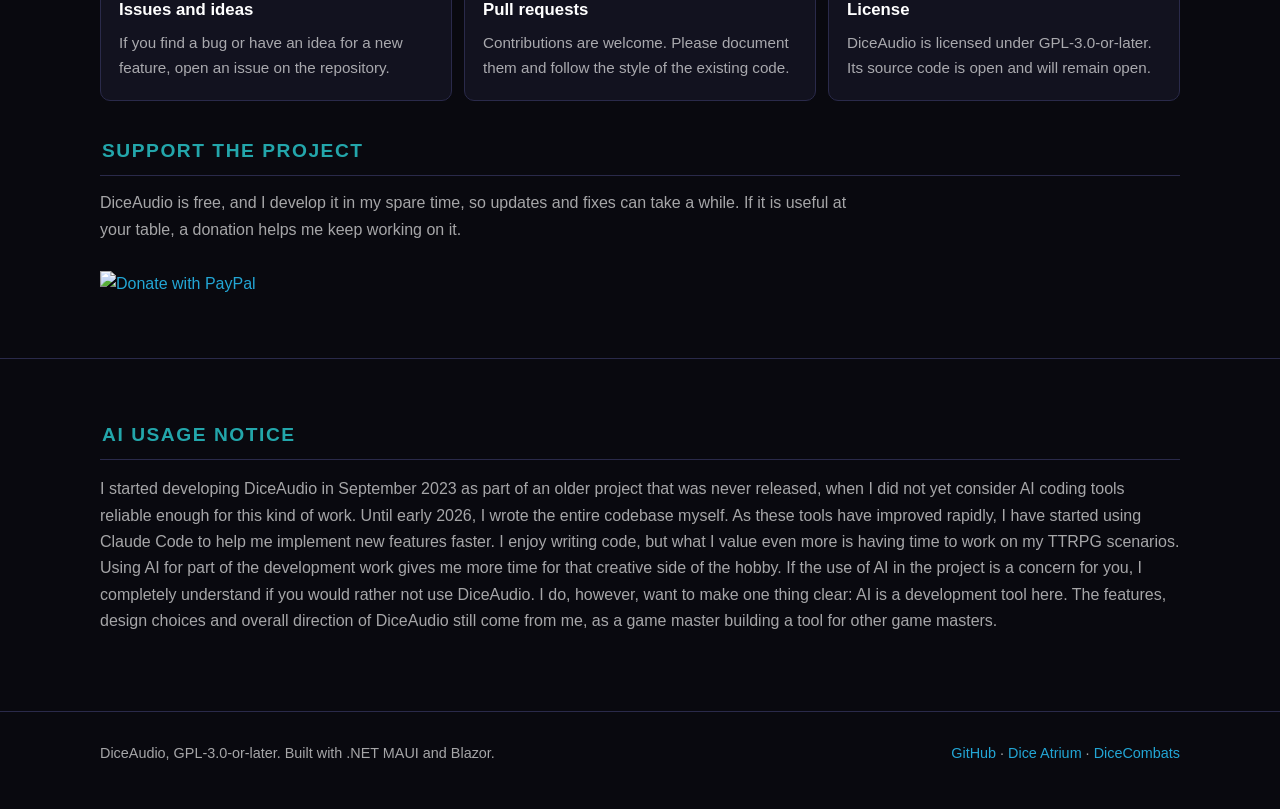
==== commit dab733b6: "Move the data details to their own page on the website" ====
--- a/docs/index.html
+++ b/docs/index.html
@@ -96,7 +96,7 @@
                 </div>
                 <div class="card">
                     <h3>Importing your audio</h3>
-                    <p>Download from YouTube, SoundCloud and thousands of other sites with the built-in downloader: add several links, choose the destination folder and start the download. You can also import files you already have on your disk.</p>
+                    <p>Download from YouTube, SoundCloud and thousands of other sites with the built-in downloader: add several links, choose the destination folder and start the download. Files you already have on your computer are added with <strong>Import audio from disk</strong>, in the Explorer or on the home page.</p>
                 </div>
                 <div class="card">
                     <h3>Track settings</h3>
@@ -124,7 +124,7 @@
                 </div>
                 <div class="card">
                     <h3>On your machine</h3>
-                    <p>The library points to the audio files you already have and the settings stay on your computer. The interface is in English and the app runs on Windows. There is no mobile version yet, but one may come later. DiceAudio is free and open source under GPL-3.0.</p>
+                    <p>Your library, your audio files and your settings stay on your computer, in a folder you can choose. The interface is in English and the app runs on Windows. There is no mobile version yet, but one may come later. DiceAudio is free and open source under GPL-3.0.</p>
                 </div>
             </div>
         </div>
@@ -252,55 +252,22 @@
     <section id="data">
         <div class="wrap">
             <h2>Your data</h2>
-            <p class="lead">Your library, scenes, scenarios and settings stay on your computer. DiceAudio lets you share them with other game masters, and it keeps backups of them for you.</p>
+            <p class="lead">Your library, scenes, scenarios and settings stay on your computer, in a folder you can choose.</p>
             <div class="cards">
                 <div class="card">
-                    <h3>Sharing with everything it uses</h3>
-                    <p>Audio items, folders, scenes, scenarios, scenario groups, collections and presets can all be exported. The file also holds everything they use: a scenario group comes with its scenes, the audio items they play, and the folders and tags of those items. In Settings, under Data, <strong>Export the whole library…</strong> saves everything at once. The export is a <span class="code-style">.dicea</span> file, which holds the descriptions and the download links, but never the audio itself.</p>
-                </div>
-                <div class="card">
-                    <h3>The audio files</h3>
-                    <p>If you tick <strong>Also save the audio files, in a second file (.diceamedia)</strong>, the audio files that are on your computer are saved in a second file, next to the first one. The first time you do this in a session, DiceAudio reminds you that audio files are often protected by copyright. You may use this for your own needs, for example to move your library to another computer. Sharing these files publicly, or with people who do not hold the rights to them, is not allowed.</p>
-                </div>
-                <div class="card">
-                    <h3>Importing</h3>
-                    <p><strong>Import a DiceAudio file…</strong> is available in the Explorer and in Settings. When nothing in the file is already in your library, a short summary asks you to confirm. When some of it is already there, each item is shown as <strong>New</strong>, <strong>Up to date</strong>, <strong>Differs</strong> or <strong>Name already used</strong>. You then choose what to do with each one. A scenario group or a folder can also be merged with yours (<strong>Merge</strong>), and the parts of a scenario group go into the group or scenario you choose. A backup is made before anything is changed.</p>
-                </div>
-                <div class="card">
-                    <h3>Getting the audio back</h3>
-                    <p>After the import, DiceAudio gives each audio item its file. It takes it from the <span class="code-style">.diceamedia</span> file when there is one, which it looks for next to the <span class="code-style">.dicea</span> file or asks you for. Otherwise it uses a file already on your computer with the same name or size, or downloads the item from its link through the download list. The items still without a file are listed with a <strong>Pick file…</strong> button for each, and the <strong>Missing files</strong> filter of the Explorer shows them again later.</p>
+                    <h3>Sharing</h3>
+                    <p>Export a scene, a scenario group or your whole library to give it to another game master. The file comes with everything it uses, such as the scenes and audio items of a scenario group. When you import a file, you choose what to do with each item you already have.</p>
+                    <p class="card-more"><a href="data.html#sharing">Sharing and importing in detail</a></p>
                 </div>
                 <div class="card">
                     <h3>Backups</h3>
-                    <p>DiceAudio backs up your data the first time you open it each day, and before every import, every restore and every change of data folder. A backup holds your library, folders, tags, scenes, scenario groups, presets and settings, but never the audio files themselves. The ten most recent automatic backups are kept. The ones you make with <strong>Back up now</strong>, and those made before an import, a restore or a change of folder, are never deleted by the app.</p>
-                </div>
-                <div class="card">
-                    <h3>Restoring a backup</h3>
-                    <p>In Settings, under Data, the most recent backup is shown with a <strong>Restore</strong> button, and <strong>All backups…</strong> lists the others with their date, computer and reason. Before restoring, DiceAudio backs up your current data, so you can go back if needed. Once the backup is restored, the audio items whose file is no longer on this computer are listed. <strong>Save a backup to a file…</strong> copies a backup out of the app, <strong>Restore from a file…</strong> brings one back, and <strong>Open the backups folder</strong> shows where they are kept.</p>
-                </div>
-                <div class="card">
-                    <h3>Choosing the data folder</h3>
-                    <p>In Settings, under Data, <strong>Choose another folder…</strong> moves your library, its backups and your audio files to a folder of your choice. Before the move, DiceAudio shows how much space your audio files take and how much is free on the target drive. It then stops playback and downloads, copies everything, checks the copy and restarts with the new folder. Your previous data stays where it was until you click <strong>Delete the old copy</strong>, and <strong>Back to the default folder</strong> moves your data back. This is available on Windows only.</p>
-                </div>
-                <div class="card">
-                    <h3>A folder that already holds data</h3>
-                    <p>The folder you choose may already hold DiceAudio data, for example from another computer. DiceAudio then shows what each side contains and offers three choices. <strong>Use the folder's data</strong> switches to it as it is. <strong>Replace it with mine</strong> backs up the folder's data in its own backups, then replaces it with yours. <strong>Merge</strong> adds your data to the folder's, and you choose what to do when an item exists on both sides, as with an import.</p>
-                </div>
-                <div class="card">
-                    <h3>Using several computers</h3>
-                    <p>A folder that OneDrive, Dropbox or a similar service keeps in sync lets you use the same library on several computers. Please open DiceAudio on one computer at a time. Please also set the service to always keep the files of this folder on the device, otherwise DiceAudio may have to wait for them to download. If the folder cannot be reached when DiceAudio starts, for example because a drive is not connected, DiceAudio does not create an empty library there. You can try again, choose another folder, or open the default folder for this session only.</p>
-                </div>
-                <div class="card">
-                    <h3>Open on another computer</h3>
-                    <p>When the data folder is already in use on another computer, DiceAudio says so at start, with the name of that computer and the time it was opened there. <strong>Open anyway</strong> opens the folder here as well. If DiceAudio is still open on the other computer, please close it there first. <strong>Quit</strong> closes DiceAudio without changing anything.</p>
-                </div>
-                <div class="card">
-                    <h3>Changes made on another computer</h3>
-                    <p>When another computer changes the data while DiceAudio is open, a message tells you so, with a <strong>Reload</strong> button. DiceAudio never reloads by itself, so you can wait for a quiet moment in the session. Reloading stops the scenarios that are playing. If you save a change to data that was changed elsewhere in the meantime, DiceAudio asks you which version to keep. <strong>Reload</strong> takes the other computer's version, and <strong>Overwrite</strong> keeps yours.</p>
-                </div>
-                <div class="card">
-                    <h3>Nothing is lost silently</h3>
-                    <p>If DiceAudio is closed before you have made that choice, your version is kept in the data folder, in a file whose name ends in <span class="code-style">.unsaved.json</span>. DiceAudio tells you about it at the next start. It also warns you at start about data files that are only in the cloud. The same goes for the copies that a synchronisation service makes when two computers change the same file at once. In the Explorer, an audio item whose file has not been downloaded to this computer yet is marked <strong>Only in the cloud</strong>.</p>
+                    <p>DiceAudio backs up your library every day and before every import or restore. You can restore any of these backups from the settings.</p>
+                    <p class="card-more"><a href="data.html#backups">Backups in detail</a></p>
+                </div>
+                <div class="card">
+                    <h3>Several computers</h3>
+                    <p>Your library and its audio files can live in a folder of your choice, for example one that OneDrive or Dropbox keeps in sync, so that you find the same library on each of your computers.</p>
+                    <p class="card-more"><a href="data.html#data-folder">The data folder in detail</a></p>
                 </div>
             </div>
         </div>
--- a/docs/style.css
+++ b/docs/style.css
@@ -833,6 +833,121 @@
     justify-content: space-between;
 }
 
+/* ═══ detailed pages ═══════════════════════════════════════════════════════
+   A page meant to be read from top to bottom: a short head instead of the
+   hero, then sections of headings, short paragraphs and numbered steps, in
+   a column narrow enough to read comfortably. */
+
+.card .card-more {
+    margin: 12px 0 0;
+    font-size: .95rem;
+}
+
+.page-head {
+    border-bottom: 1px solid var(--b1);
+    background: var(--hero-glow), var(--s0);
+}
+
+.page-head .wrap {
+    padding-top: 48px;
+    padding-bottom: 36px;
+}
+
+.page-back {
+    display: inline-block;
+    margin-bottom: 14px;
+    font-size: .95rem;
+}
+
+.page-head h1 {
+    margin: 0 0 10px;
+    color: var(--t1);
+    font-size: clamp(1.9rem, 5vw, 2.6rem);
+    font-weight: 700;
+    letter-spacing: -.01em;
+    line-height: 1.2;
+}
+
+.page-head p {
+    margin: 0;
+    max-width: 760px;
+    color: var(--t3);
+    font-size: 1.08rem;
+}
+
+.toc {
+    margin: 22px 0 0;
+    padding: 0;
+    list-style: none;
+    display: flex;
+    flex-wrap: wrap;
+    gap: 8px;
+}
+
+.toc a {
+    display: inline-block;
+    padding: 4px 12px;
+    border: 1px solid var(--b2);
+    border-radius: var(--r-pill);
+    background: var(--s3);
+    color: var(--t2);
+    font-size: .92rem;
+}
+
+.toc a:hover {
+    border-color: var(--b4);
+    text-decoration: none;
+}
+
+section.doc {
+    padding: 44px 0;
+}
+
+.doc .wrap > * {
+    max-width: 780px;
+}
+
+.doc h3 {
+    margin: 28px 0 6px;
+    color: var(--t1);
+    font-size: 1.08rem;
+}
+
+.doc p {
+    margin: 0 0 12px;
+}
+
+.doc strong {
+    color: var(--t1);
+}
+
+.doc ul {
+    margin: 0 0 14px;
+    padding-left: 22px;
+    color: var(--t3);
+}
+
+.doc ul li {
+    margin-bottom: 6px;
+}
+
+.doc .field-steps {
+    margin-top: 14px;
+}
+
+/* A remark set apart from the text: the accent rule of a card, on its side. */
+.note {
+    margin: 16px 0;
+    padding: 12px 16px;
+    background: var(--s3);
+    border: 1px solid var(--b1);
+    border-left: 3px solid var(--a1);
+    border-radius: var(--r-panel);
+}
+
+.note p {
+    margin: 0;
+}
 /* ═══ narrow windows ═══════════════════════════════════════════════════════ */
 
 /* Below this the sections leave the bar; the page itself is the menu. */
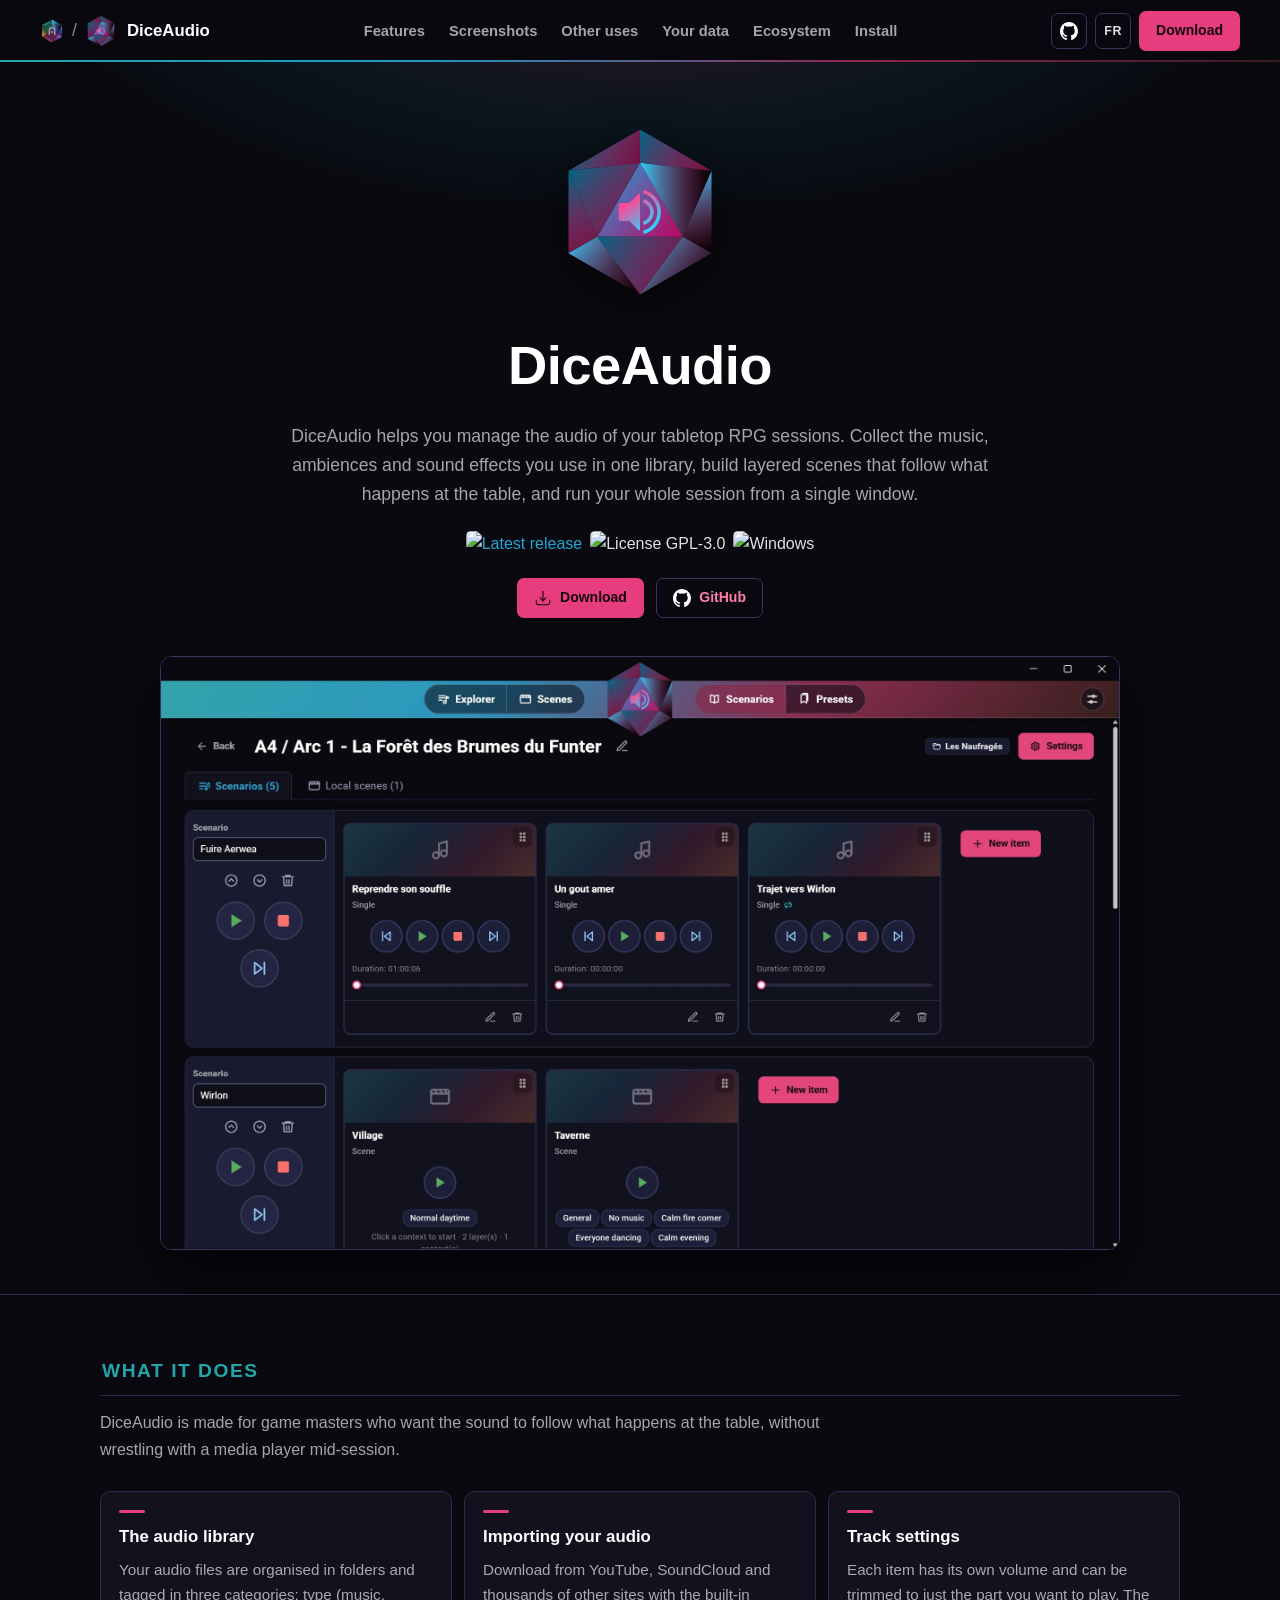
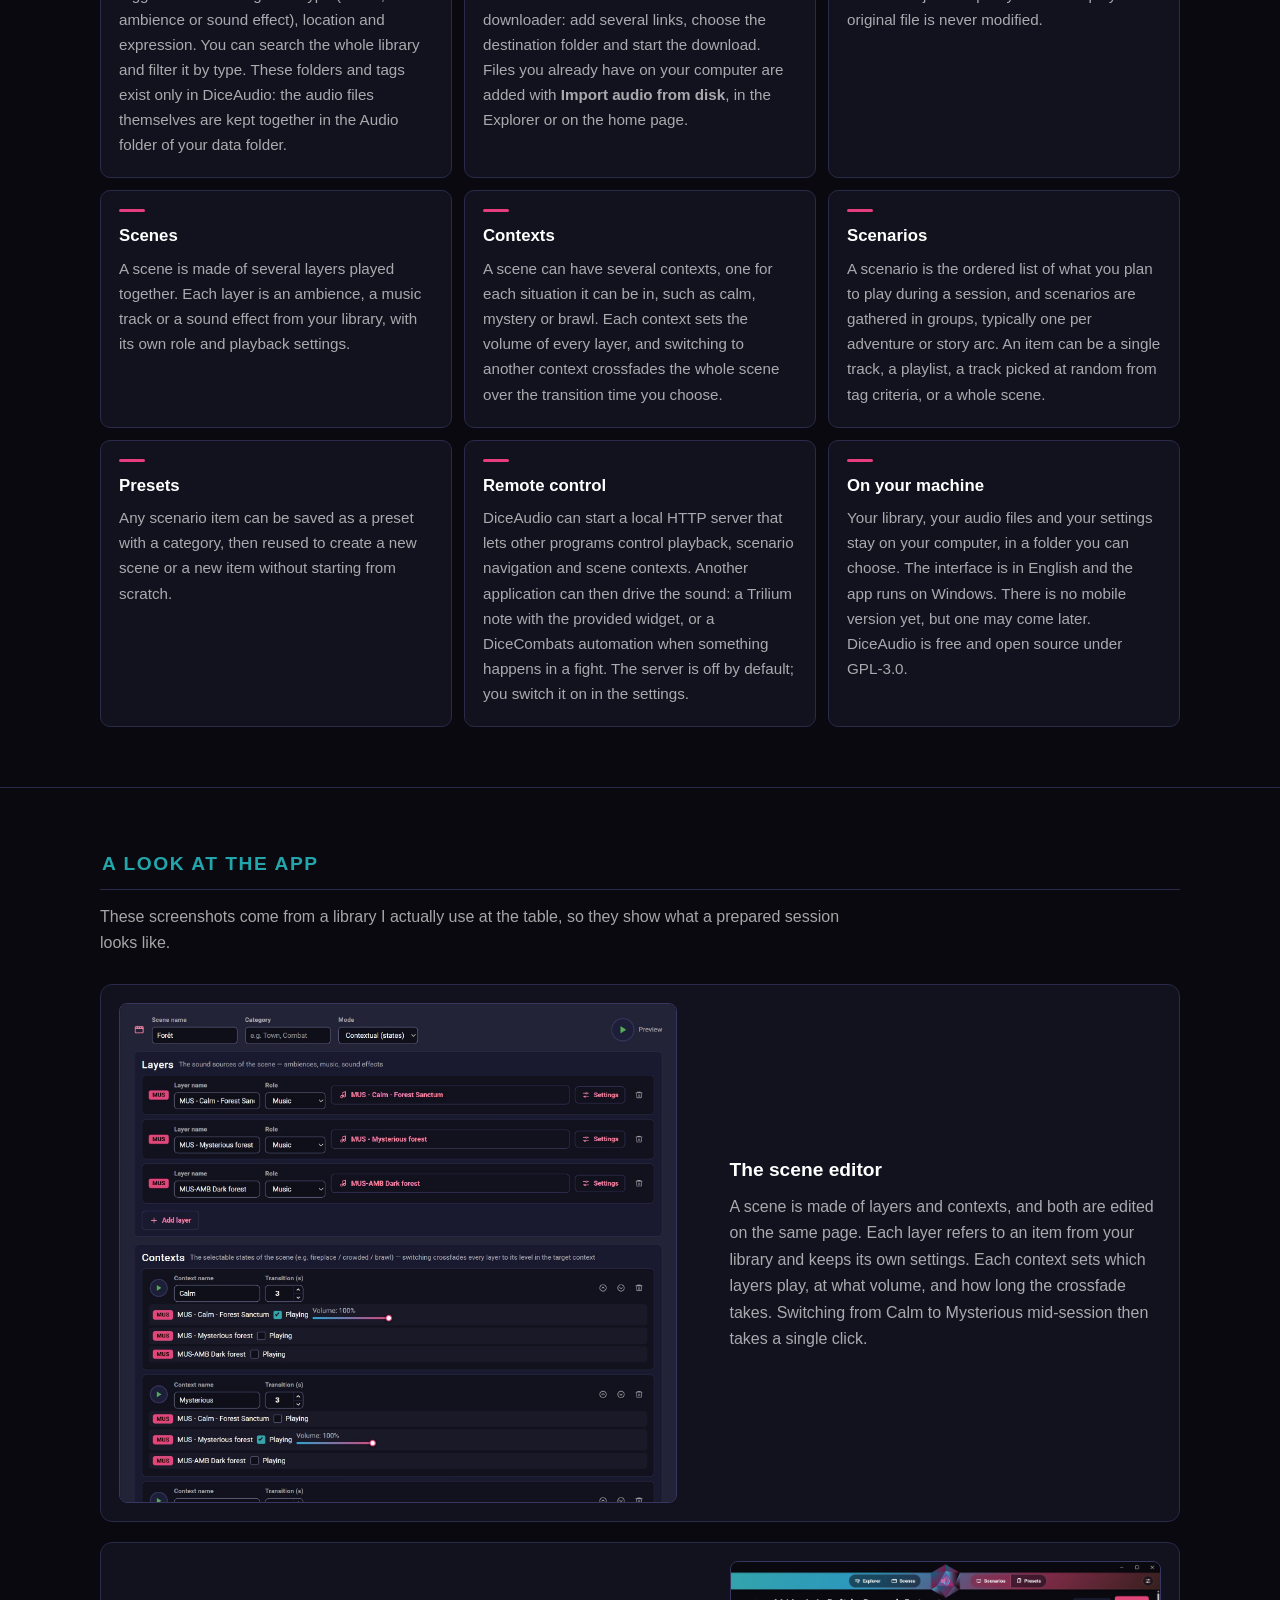
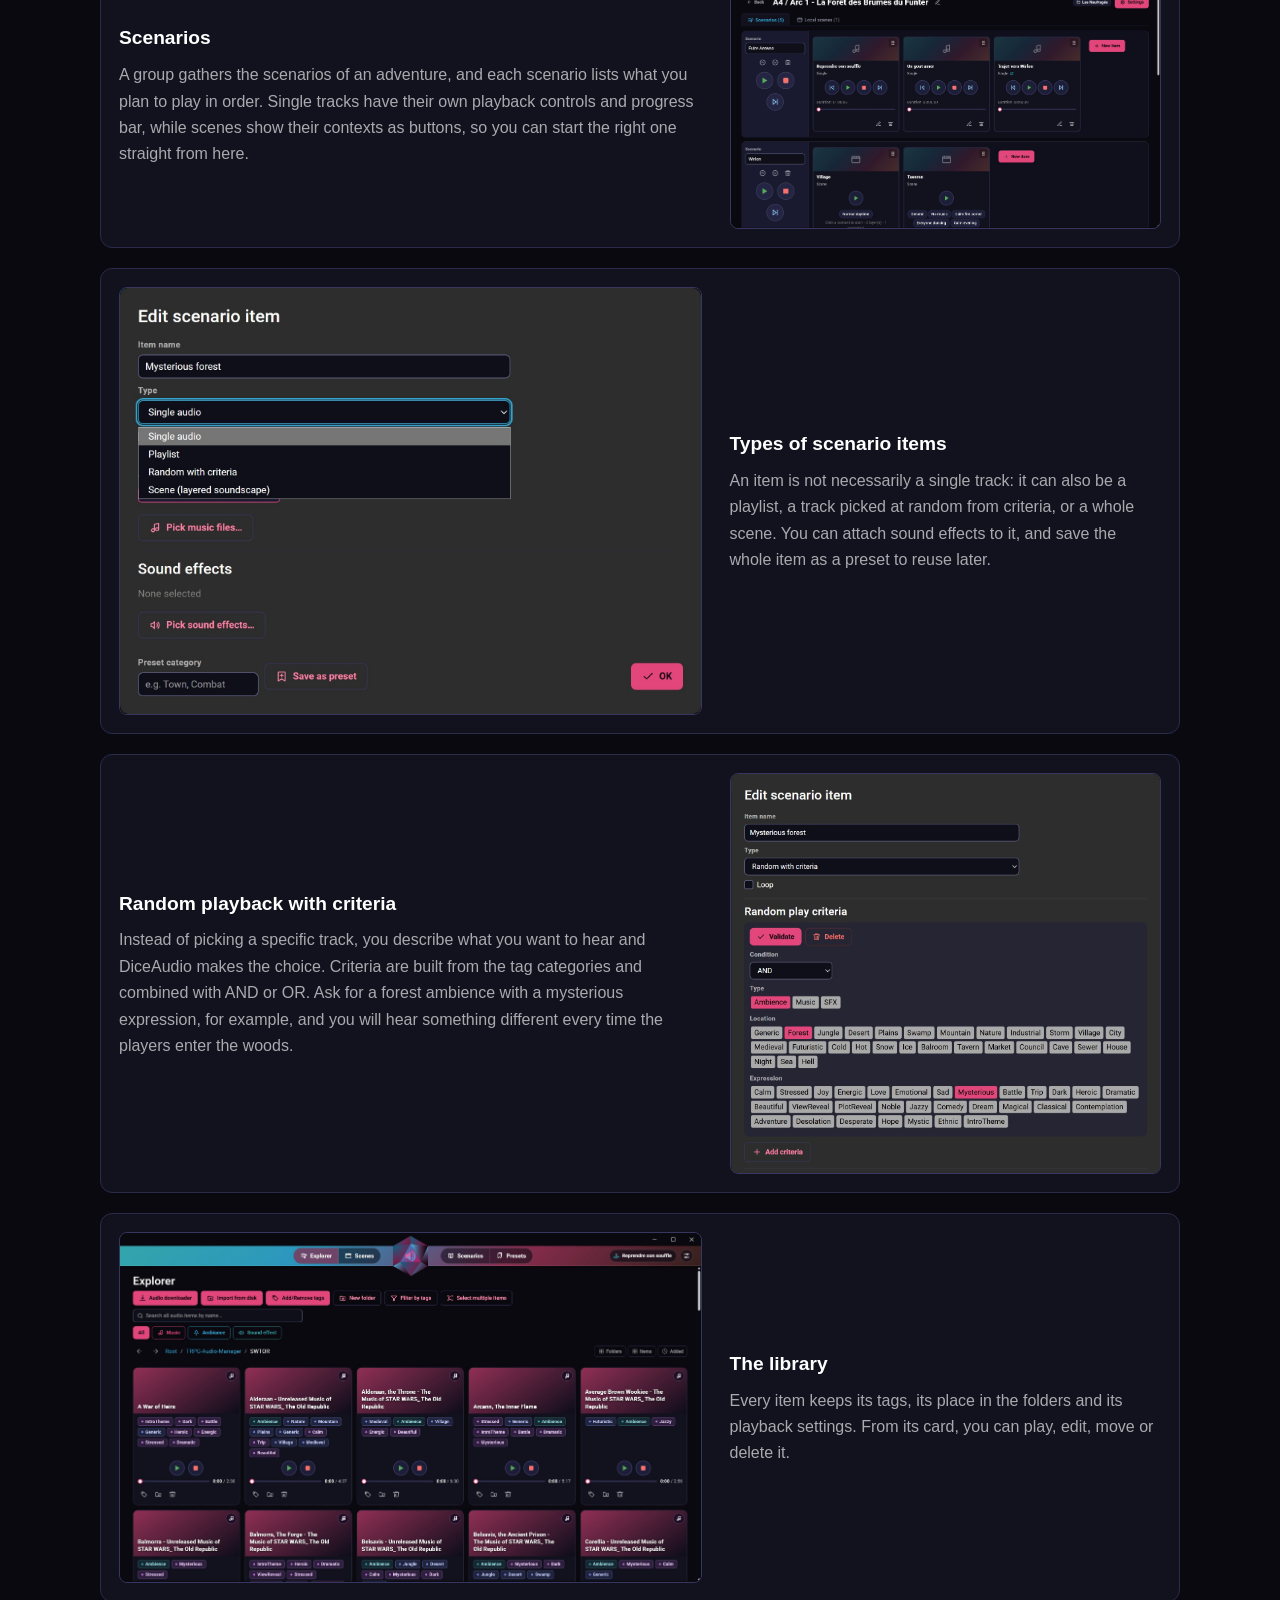
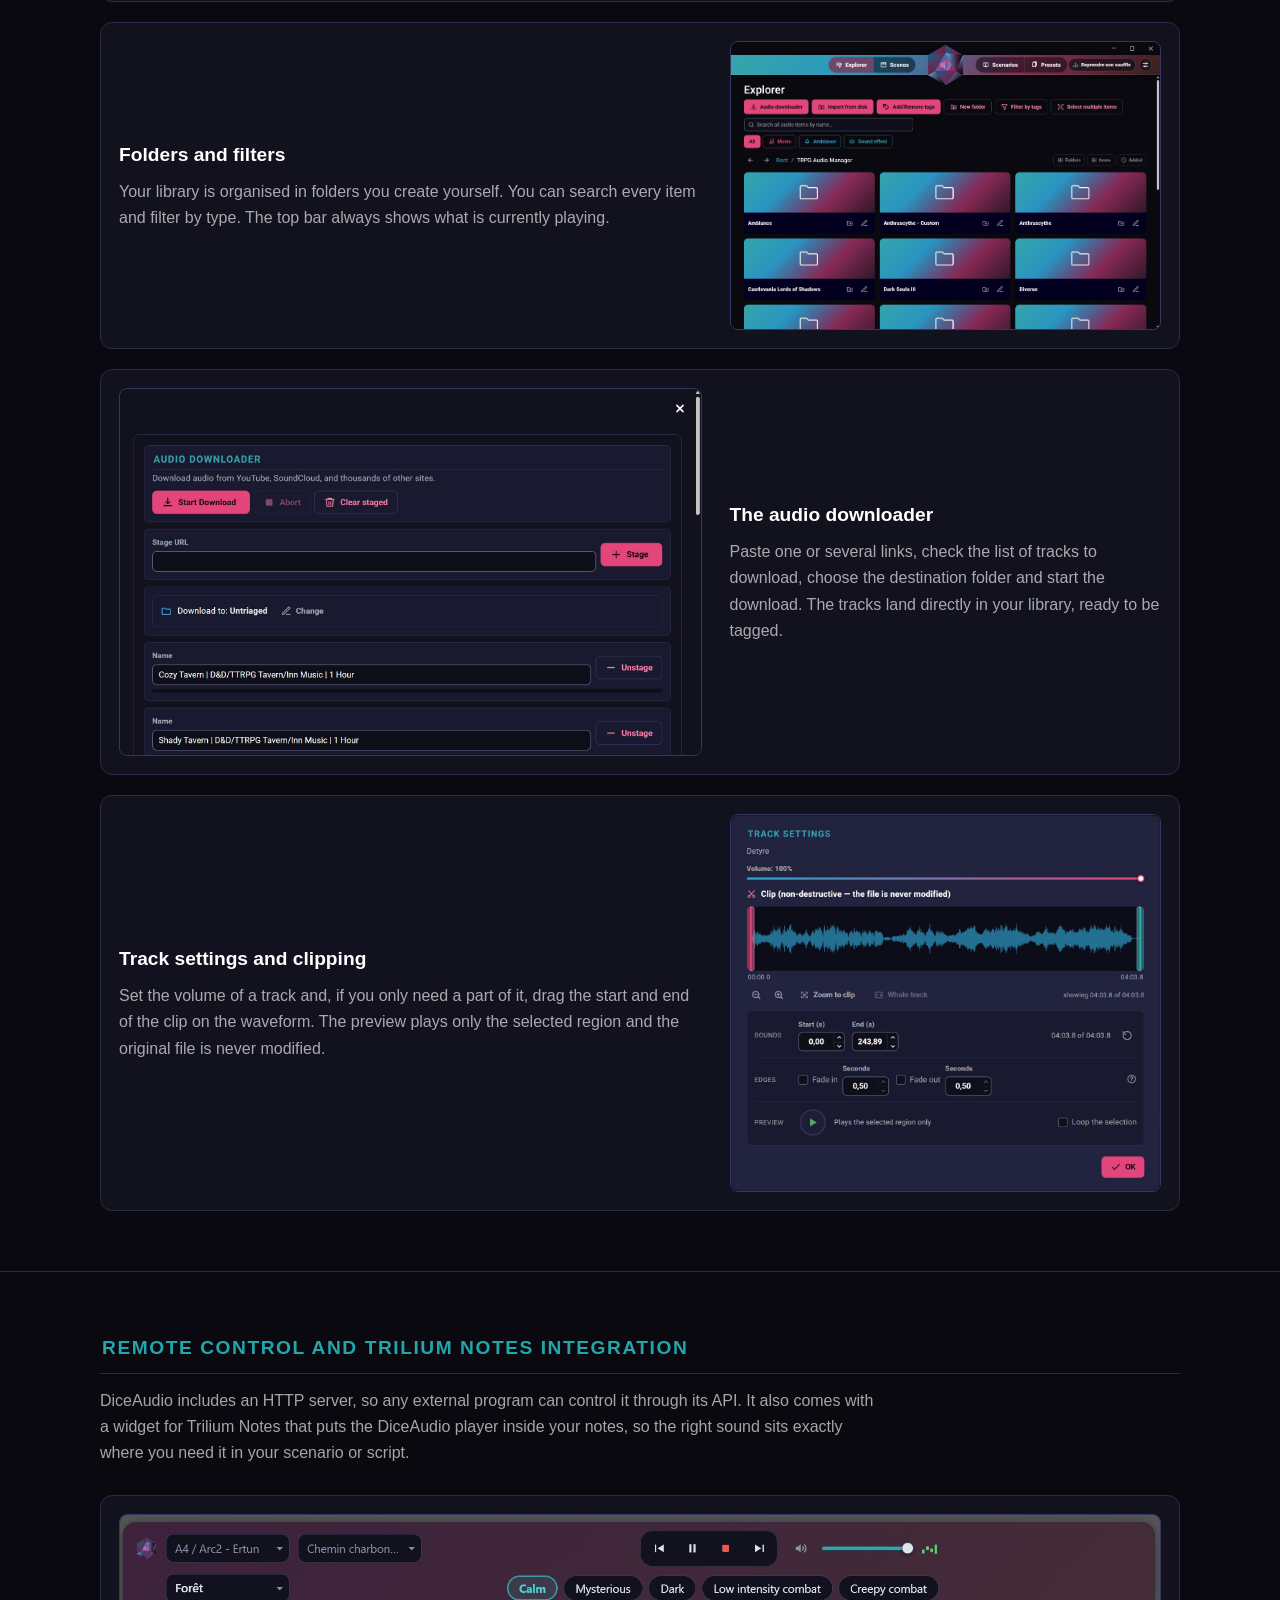
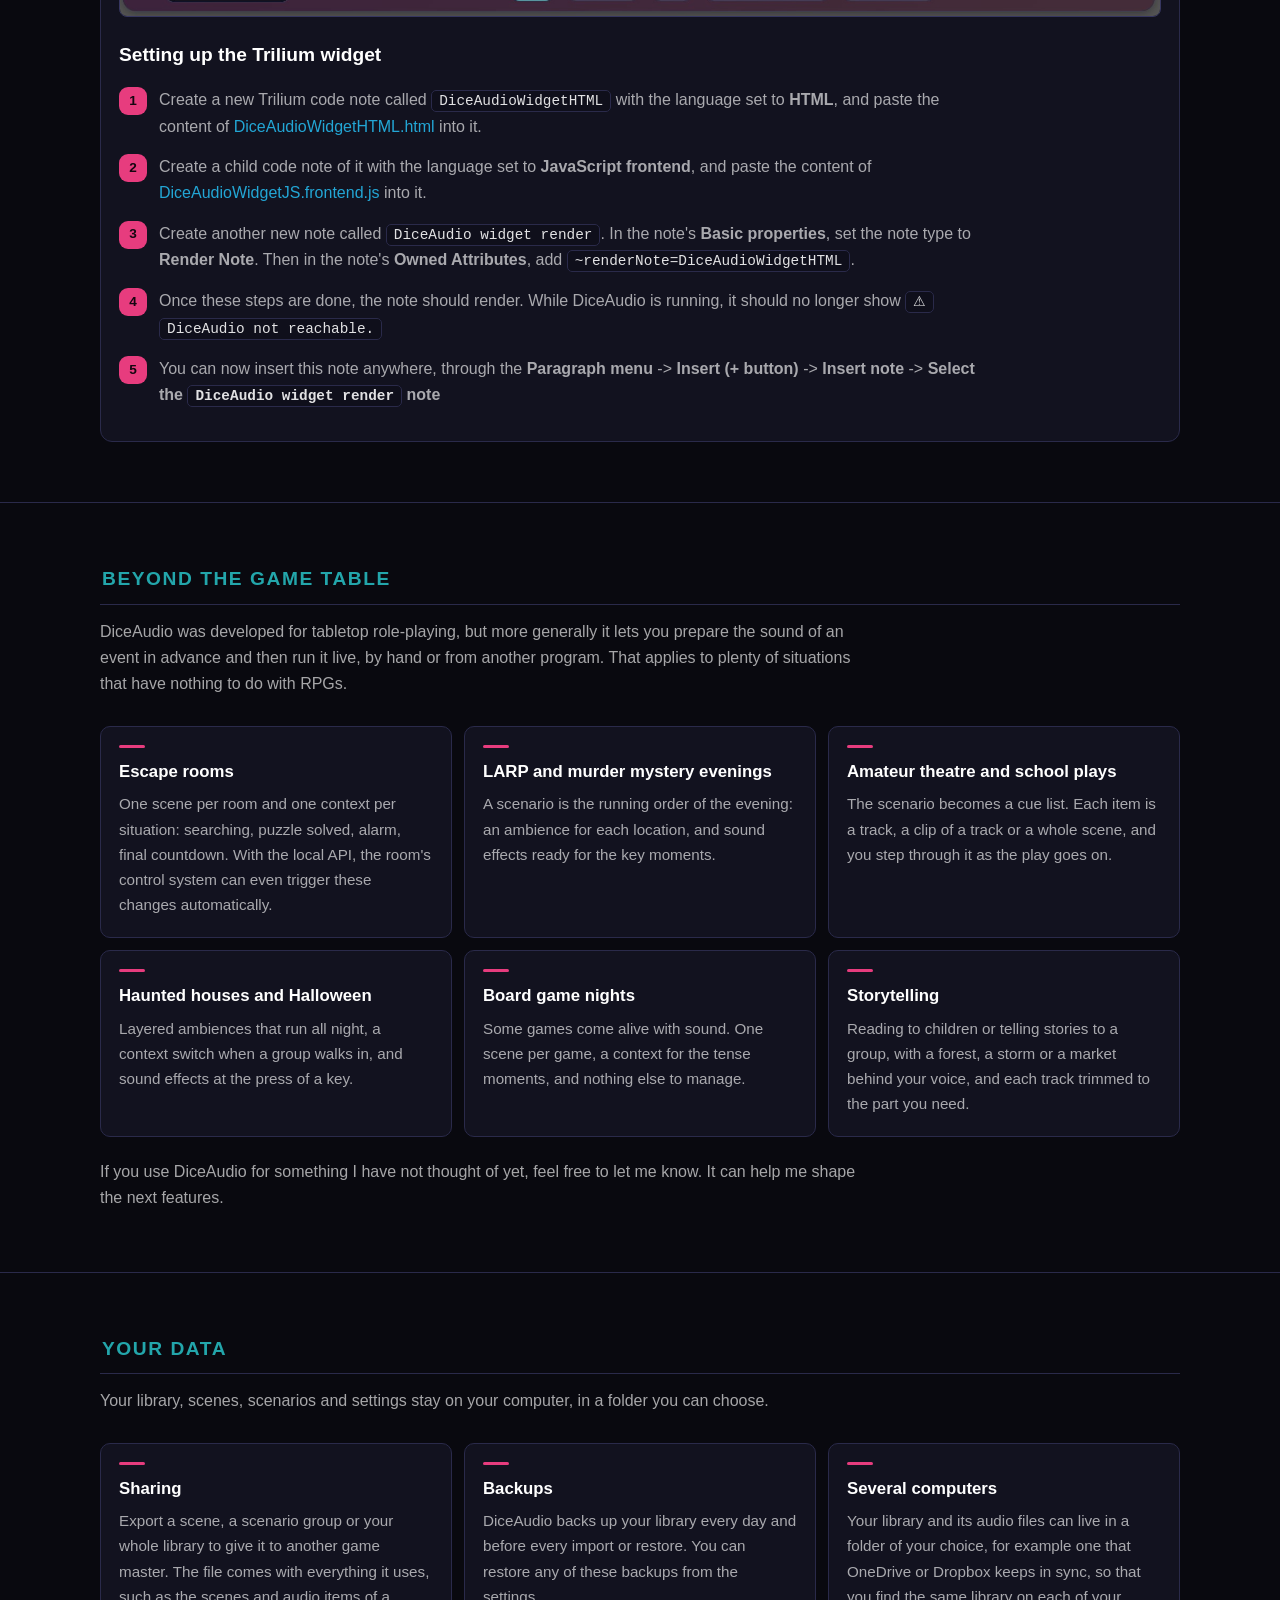
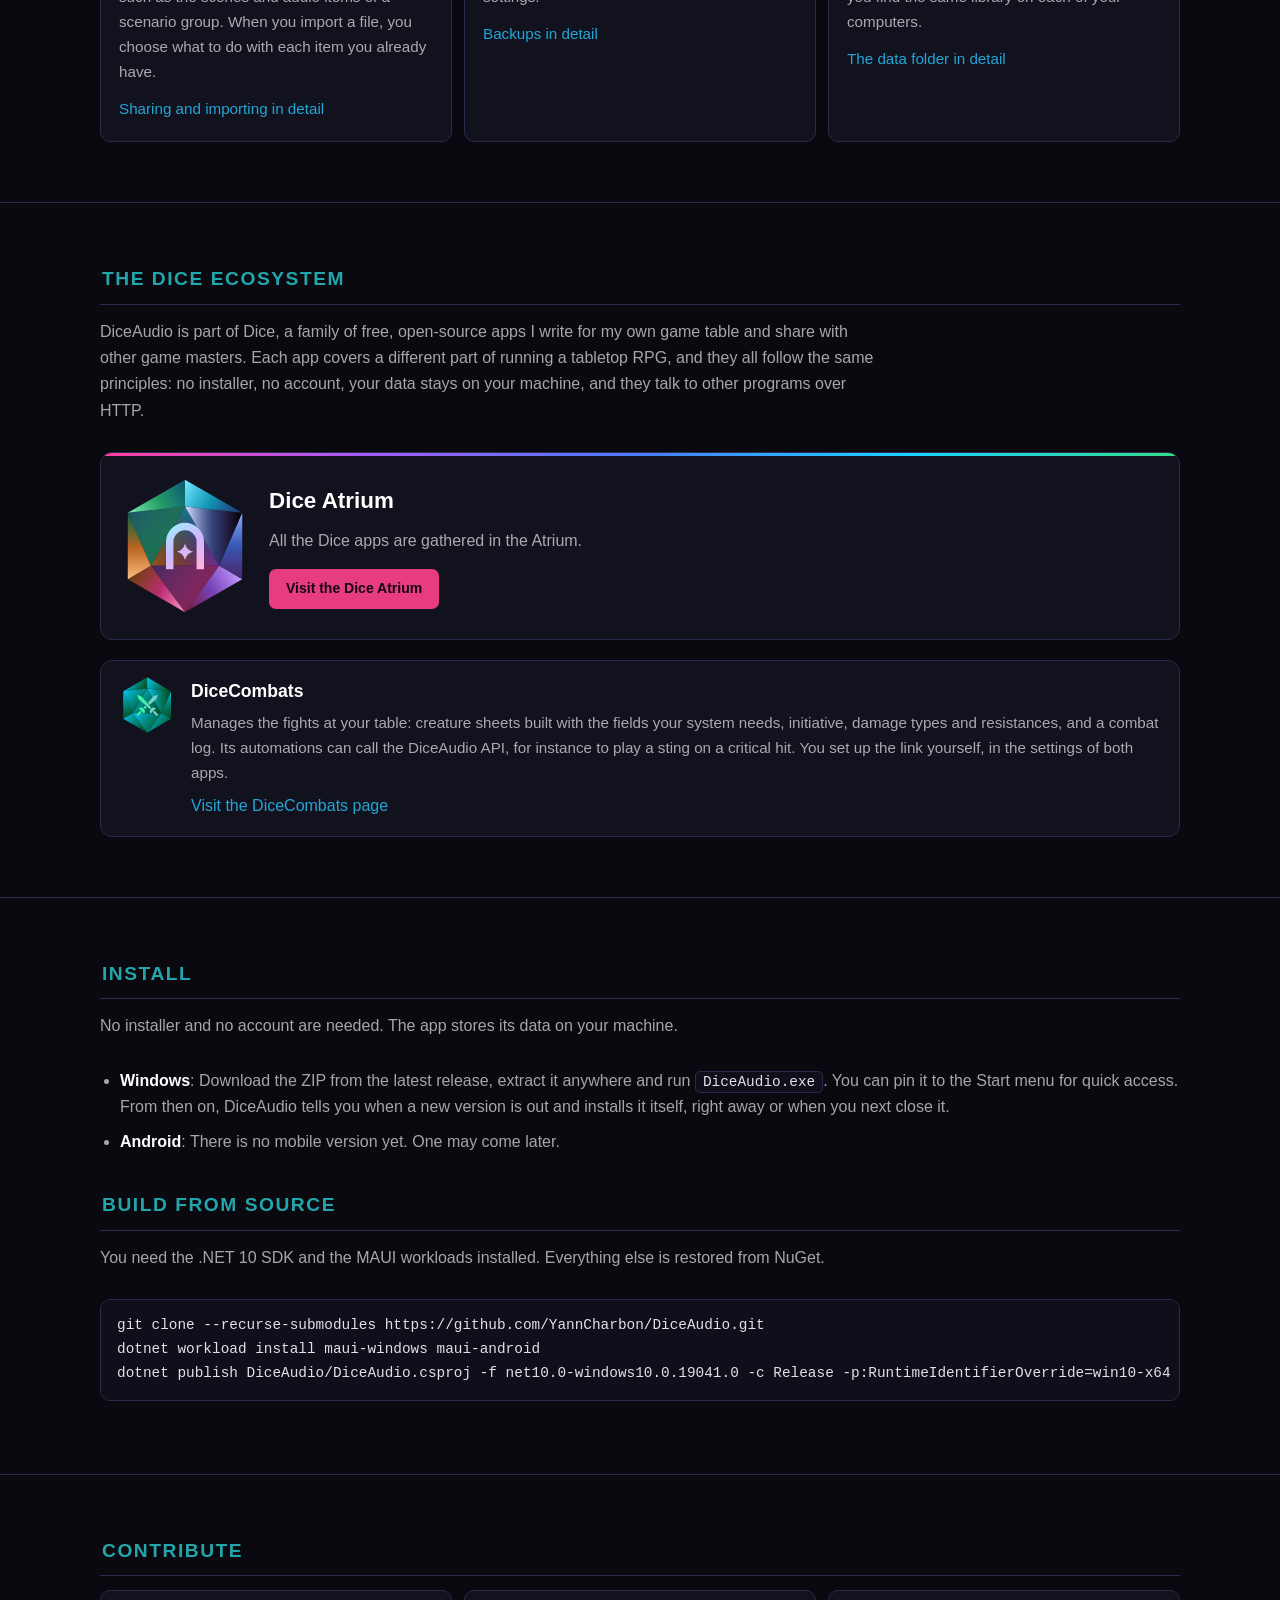
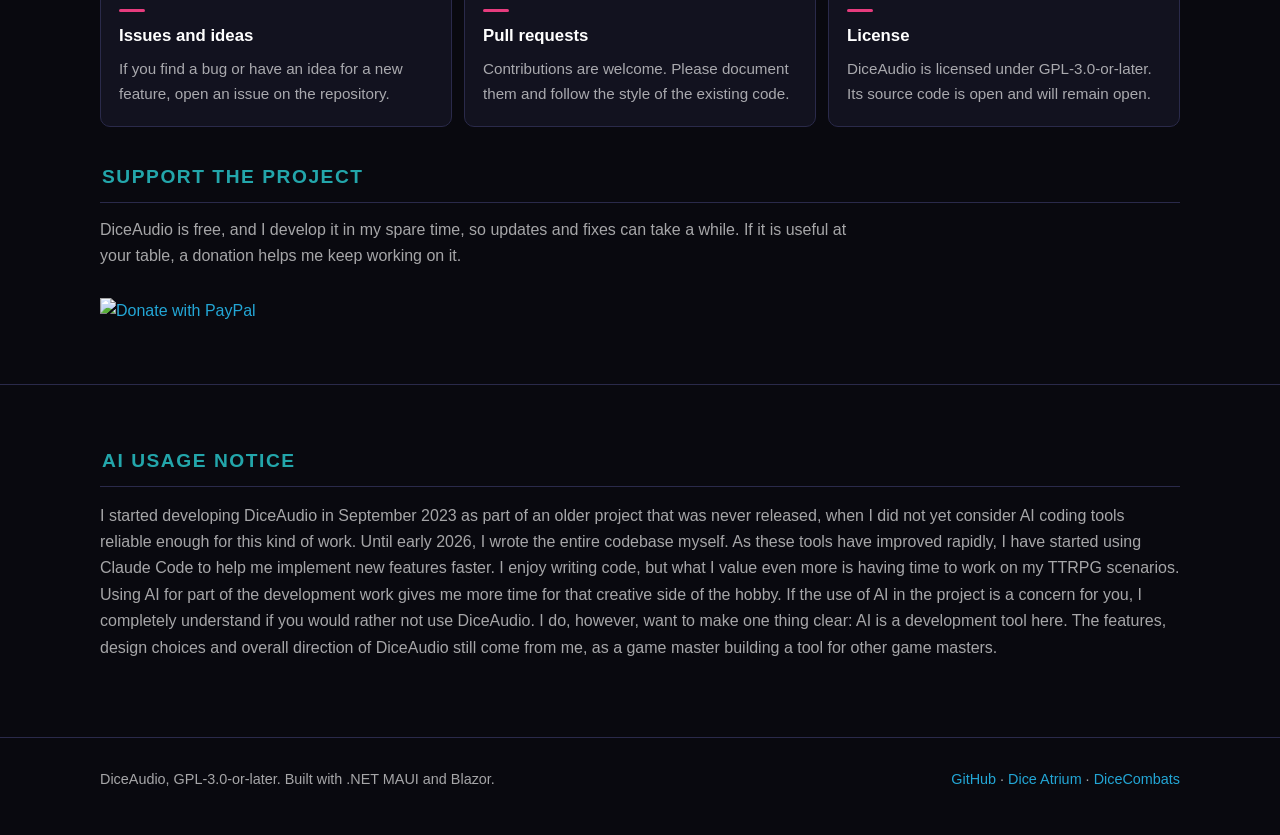
==== commit 74ee1394: "Describe automatic updates in the README and website" ====
--- a/docs/index.html
+++ b/docs/index.html
@@ -303,13 +303,13 @@
             <h2>Install</h2>
             <p class="lead">No installer and no account are needed. The app stores its data on your machine.</p>
             <ul class="plain">
-                <li><strong>Windows</strong>: Download the ZIP from the latest release, extract it anywhere and run <span class="code-style">DiceAudio.exe</span>. You can pin it to the Start menu for quick access.</li>
+                <li><strong>Windows</strong>: Download the ZIP from the latest release, extract it anywhere and run <span class="code-style">DiceAudio.exe</span>. You can pin it to the Start menu for quick access. From then on, DiceAudio tells you when a new version is out and installs it itself, right away or when you next close it.</li>
                 <li><strong>Android</strong>: There is no mobile version yet. One may come later.</li>
             </ul>
 
             <h2 style="margin-top:34px;">Build from source</h2>
             <p class="lead">You need the .NET 10 SDK and the MAUI workloads installed. Everything else is restored from NuGet.</p>
-<pre><code>git clone https://github.com/YannCharbon/DiceAudio.git
+<pre><code>git clone --recurse-submodules https://github.com/YannCharbon/DiceAudio.git
 dotnet workload install maui-windows maui-android
 dotnet publish DiceAudio/DiceAudio.csproj -f net10.0-windows10.0.19041.0 -c Release -p:RuntimeIdentifierOverride=win10-x64 -p:WindowsPackageType=None -p:IncludeAllContentForSelfExtract=true -p:PublishReadyToRun=true -p:IncludeNativeLibrariesForSelfExtract=true</code></pre>
         </div>
